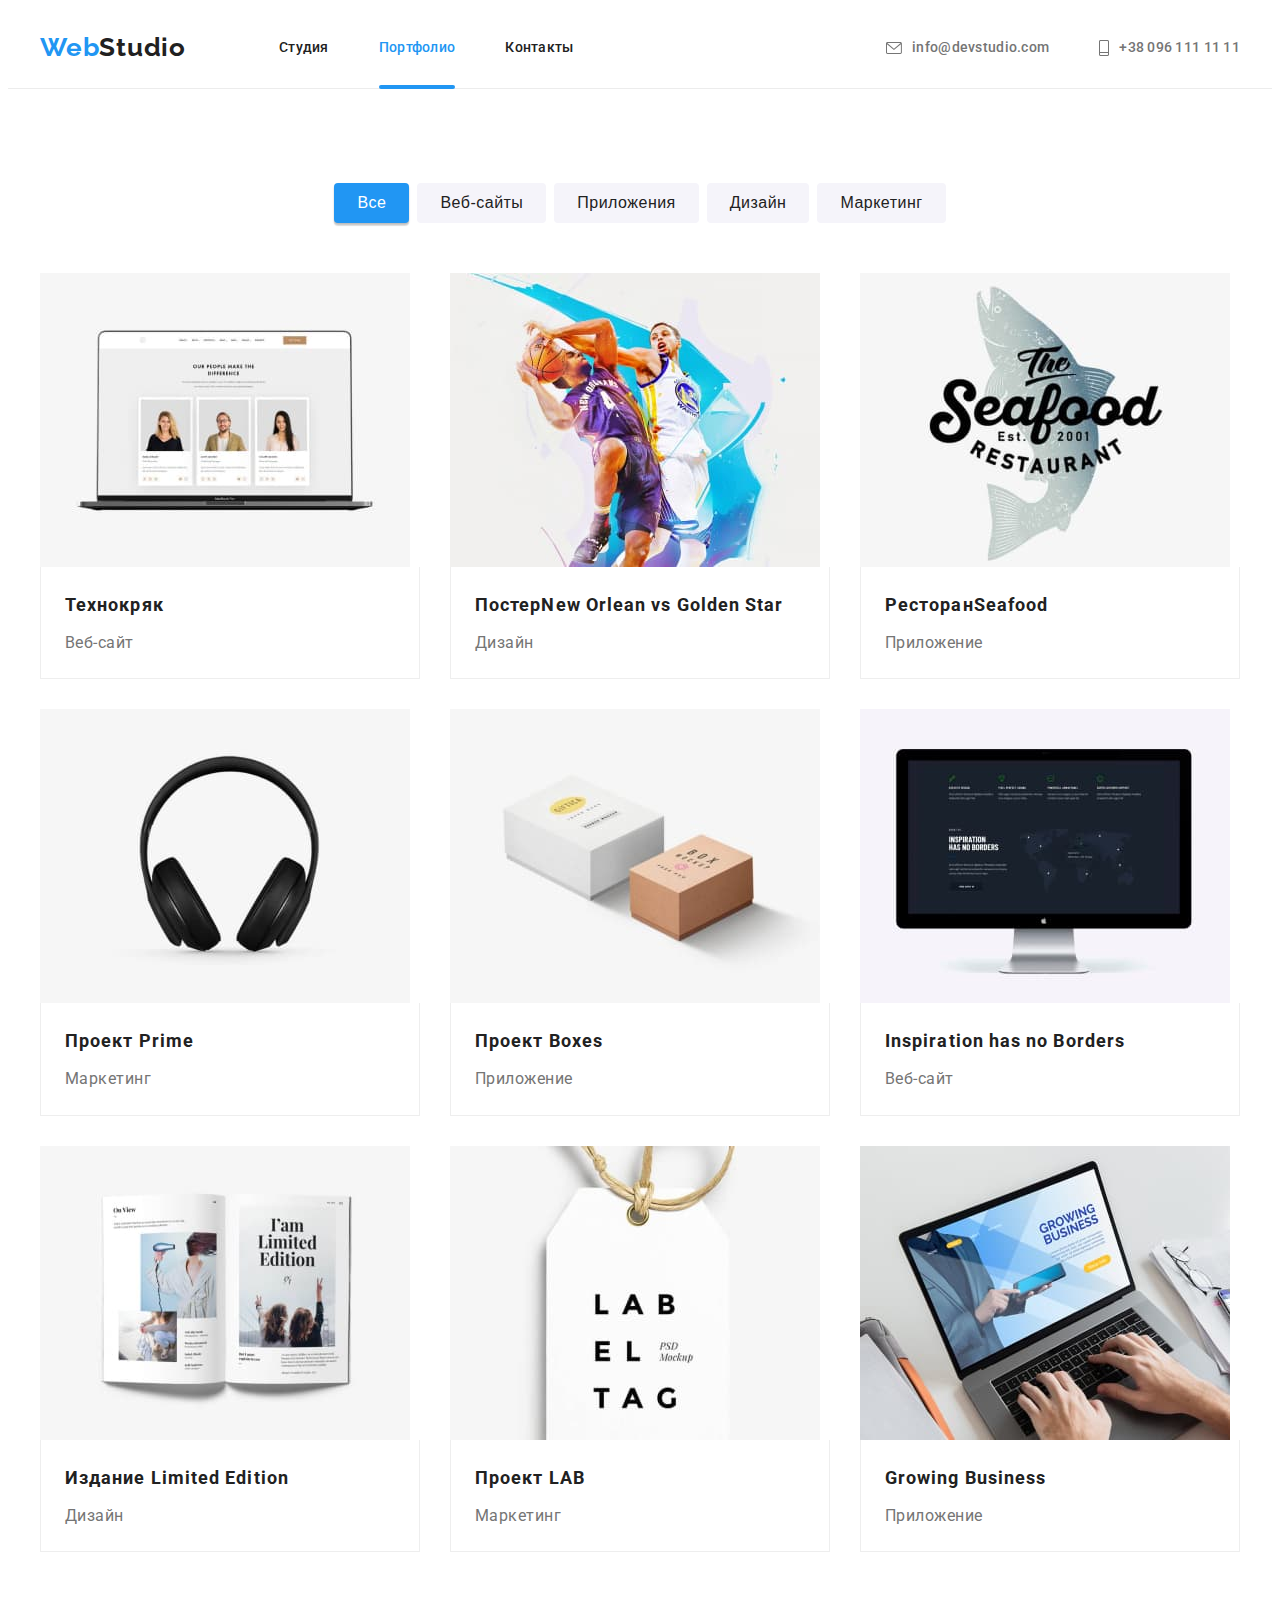
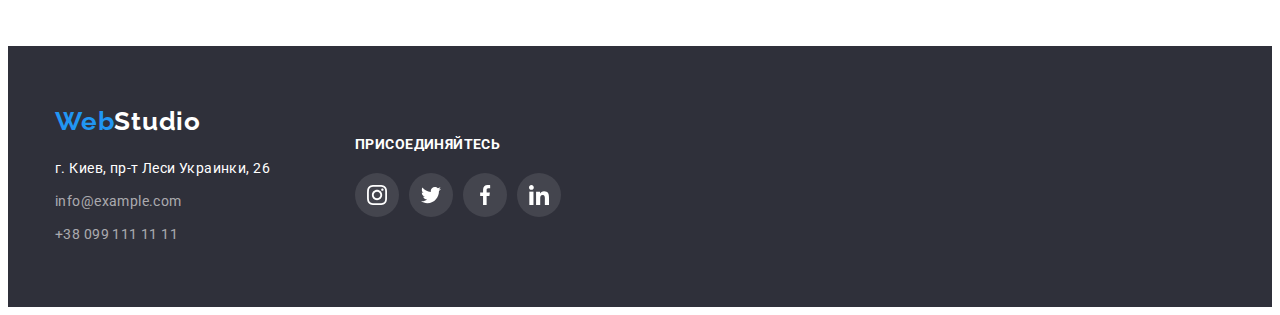
==== portfolio.html @ 94da3d49 "modalka +" ====
<!DOCTYPE html>
<html lang="ru">
<head>
    <meta charset="UTF-8">
    <meta http-equiv="X-UA-Compatible" content="IE=edge">
    <meta name="viewport" content="width=device-width, initial-scale=1.0">
        <link rel="stylesheet" href="https://cdnjs.cloudflare.com/ajax/libs/modern-normalize/1.0.0/modern-normalize.min.css"
            integrity="sha512-ISS7cAi1PEhQ8jnbJpJZMd29NlhNj4AWYyLOSp2CE/CsHxTCu+r+t0D2yoJudVrd0/8fTVPUVDzY5Tvli75u/g=="
            crossorigin="anonymous" />
        <link rel="preconnect" href="https://fonts.gstatic.com">
        <link href="https://fonts.googleapis.com/css2?family=Raleway:wght@700&family=Roboto:wght@400;500;700;900&display=swap"
            rel="stylesheet">
        <link rel="stylesheet" href="./css/style.css">
    <title>Portfolio</title>
</head>

<body>
    <!-- HEADER -->
    <header class="header">
        <div class="container">
            <nav class="header-nav">
                <a lang="en" class="logo link-decoration header-logo" href="./index.html">Web<span
                        class="logo-dark">Studio</span></a>
                <ul>
                    <li><a class="link-decoration header-text" href="./index.html">Студия</a></li>
                    <li><a class="link-decoration header-text link-color" href="./portfolio.html">Портфолио</a></li>
                    <li><a class="link-decoration header-text" href="">Контакты</a></li>
                </ul>
            </nav>
            <ul class="header-contact">
                <li><a class="link-decoration header-text contact-color link-flex" href="mailto:info@devstudio.com">
                        <svg class="contact-icon" width="16" height="12">
                            <use href="./images/icon.svg#icon-mail"></use>
                        </svg> info@devstudio.com</a>
                </li>
                <li><a class="link-decoration header-text contact-color link-flex" href="tel:+380961111111">
                        <svg class="contact-icon" width="10" height="16">
                            <use href="./images/icon.svg#icon-tel"></use>
                        </svg>
                        +38 096 111 11 11</a></li>
            </ul>
        </div>
    </header>
    <!-- MAIN -->
    <main>
        <section class="section portfolio">
            <div class="container">
            <h1 class="visually-hidden">Портфолио</h1>
                <ul class="portfolio-btn-list">
                    <li><button class="portfolio-btn all" type="button">Все</button></li>
                    <li><button class="portfolio-btn" type="button">Веб-сайты</button></li>
                    <li><button class="portfolio-btn" type="button">Приложения</button></li>
                    <li><button class="portfolio-btn" type="button">Дизайн</button></li>
                    <li><button class="portfolio-btn" type="button">Маркетинг</button></li>
                </ul>
            <!-- Список работ -->
            <h2 class="visually-hidden">Проекты</h2>
                <ul class="portfolio-card">
                    <li>
                        <a href="">
                            <div class="thumb">
                                <img src="./images/portfolio/img-1.jpg" alt="Технокряк" width="370" height="294">
                                <div class="overlay">
                                    <p class="overlay-text">Технокряк это современная площадка распространения коронавируса. Компании используют эту платформу
                                        для цифрового
                                        шпионажа и атак на защищённые сервера конкурентов.</p>
                                </div>
                            </div>
                            <div class="card-description">
                                <h3 class="portfolio-card-title">Технокряк</h3>
                                <p class="portfolio-card-text">Веб-сайт</p>
                            </div>
                        </a>
                    </li>
                    <li>
                        <a href="">
                            <div class="thumb">
                                <img src="./images/portfolio/img-2.jpg" alt="Постер New Orlean vs Golden Star" width="370" height="294">
                                <div class="overlay">
                                    <p class="overlay-text">Технокряк это современная площадка распространения коронавируса. Компании используют эту платформу
                                    для цифрового
                                    шпионажа и атак на защищённые сервера конкурентов.</p>
                                </div>
                            </div>
                            <div class="card-description">
                                <h3 class="portfolio-card-title">Постер<span lang="en">New Orlean vs Golden Star</span></h3>
                                <p class="portfolio-card-text">Дизайн</p>
                            </div>
                        </a>
                    </li>
                    <li>
                        <a href="">
                            <div class="thumb">
                                <img src="./images/portfolio/img-3.jpg" alt="Ресторан Seafood" width="370" height="294">
                                <div class="overlay">
                                    <p class="overlay-text">Технокряк это современная площадка распространения коронавируса. Компании используют эту платформу
                                    для цифрового
                                    шпионажа и атак на защищённые сервера конкурентов.</p>
                                </div>
                            </div>
                            <div class="card-description">
                                <h3 class="portfolio-card-title">Ресторан<span lang="en">Seafood</span></h3>
                                <p class="portfolio-card-text">Приложение</p>
                            </div>
                        </a>
                    </li>
                    <li>
                        <a href="">
                            <div class="thumb">
                                <img src="./images/portfolio/img-4.jpg" alt="Проект Prime" width="370" height="294">
                                <div class="overlay">
                                    <p class="overlay-text">Технокряк это современная площадка распространения коронавируса. Компании используют эту платформу
                                    для цифрового
                                    шпионажа и атак на защищённые сервера конкурентов.</p>
                                </div>
                            </div>
                            <div class="card-description">
                                <h3 class="portfolio-card-title">Проект <span lang="en">Prime</span></h3>
                                <p class="portfolio-card-text">Маркетинг</p>
                            </div>
                        </a>
                    </li>
                    <li>
                        <a href="">
                            <div class="thumb">
                                <img src="./images/portfolio/img-5.jpg" alt="Проект Boxes" width="370" height="294">
                                <div class="overlay">
                                    <p class="overlay-text">Технокряк это современная площадка распространения коронавируса. Компании используют эту платформу
                                    для цифрового
                                    шпионажа и атак на защищённые сервера конкурентов.</p>
                                </div>
                            </div>
                            <div class="card-description">
                                <h3 class="portfolio-card-title">Проект <span lang="en">Boxes</span></h3>
                                <p class="portfolio-card-text">Приложение</p>
                            </div>
                        </a>
                    </li>
                    <li>
                        <a href="">
                            <div class="thumb">
                                <img src="./images/portfolio/img-6.jpg" alt="Inspiration has no Borders" width="370" height="294">
                                <div class="overlay">
                                    <p class="overlay-text">Технокряк это современная площадка распространения коронавируса. Компании используют эту платформу
                                    для цифрового
                                    шпионажа и атак на защищённые сервера конкурентов.</p>
                                </div>
                            </div>
                            <div class="card-description">
                                <h3 class="portfolio-card-title" lang="en">Inspiration has no Borders</h3>
                                <p class="portfolio-card-text">Веб-сайт</p>
                            </div>
                        </a>
                    </li>
                    <li>
                        <a href="">
                            <div class="thumb">
                                <img src="./images/portfolio/img-7.jpg" alt="Издание Limited Edition" width="370" height="294">
                                <div class="overlay">
                                    <p class="overlay-text">Технокряк это современная площадка распространения коронавируса. Компании используют эту платформу
                                    для цифрового
                                    шпионажа и атак на защищённые сервера конкурентов.</p>
                                </div>
                            </div>
                            <div class="card-description">
                                <h3 class="portfolio-card-title">Издание <span lang="en">Limited Edition</span></h3>
                                <p class="portfolio-card-text">Дизайн</p>
                            </div>
                        </a>
                    </li>
                    <li>
                        <a href="">
                            <div class="thumb">
                                <img src="./images/portfolio/img-8.jpg" alt="Проект LAB" width="370" height="294">
                                <div class="overlay">
                                    <p class="overlay-text">Технокряк это современная площадка распространения коронавируса. Компании используют эту платформу
                                    для цифрового
                                    шпионажа и атак на защищённые сервера конкурентов.</p>
                                </div>
                            </div>
                            <div class="card-description">
                                <h3 class="portfolio-card-title">Проект <span lang="en">LAB</span></h3>
                                <p class="portfolio-card-text">Маркетинг</p>
                            </div>
                        </a>
                    </li>
                    <li>
                        <a href="">
                            <div class="thumb">
                                <img src="./images/portfolio/img-9.jpg" alt="Growing Business" width="370" height="294">
                                <div class="overlay">
                                    <p class="overlay-text">Технокряк это современная площадка распространения коронавируса. Компании используют эту платформу
                                    для цифрового
                                    шпионажа и атак на защищённые сервера конкурентов.</p>
                                </div>
                            </div>
                            <div class="card-description">
                                <h3 class="portfolio-card-title" lang="en">Growing Business</h3>
                                <p class="portfolio-card-text">Приложение</p>
                            </div>
                        </a>
                    </li>
                </ul>
            </div>
        </section>
    </main>
    <!-- FOOTER -->
    <footer class="footer">
        <div class="container ft-flex">
            <div class="footer-container">
                <a lang="en" class="logo link-decoration" href="./index.html">Web<span class="logo-light">Studio</span></a>
                <address class="address">
                    <ul>
                        <li><a class="link-decoration map-text" href="https://goo.gl/maps/1fz9XVwSa68mjQCN8" target="_blank"
                                rel="noopener noreferrer">г. Киев, пр-т Леси Украинки, 26</a></li>
                        <li><a class="link-decoration footer-contact-text"
                                href="mailto:info@example.com">info@example.com</a></li>
                        <li><a class="link-decoration footer-contact-text" href="tel:+380991111111">+38 099 111 11 11</a>
                        </li>
                    </ul>
                </address>
            </div>
            <div class="join">
                <p>Присоединяйтесь</p>
                <ul class="join-list">
                    <li>
                        <a class="join-icon-item" href="">
                            <svg class="join-icon" width="20" height="20">
                                <use href="./images/icon.svg#icon-instagram"></use>
                            </svg>
                        </a>
                    </li>
                    <li>
                        <a class="join-icon-item" href="">
                            <svg class="join-icon" width="20" height="20">
                                <use href="./images/icon.svg#icon-twitter"></use>
                            </svg>
                        </a>
                    </li>
                    <li>
                        <a class="join-icon-item" href="">
                            <svg class="join-icon" width="20" height="20">
                                <use href="./images/icon.svg#icon-facebook"></use>
                            </svg>
                        </a>
                    </li>
                    <li>
                        <a class="join-icon-item" href="">
                            <svg class="join-icon" width="20" height="20">
                                <use href="./images/icon.svg#icon-linkedin"></use>
                            </svg>
                        </a>
                    </li>
                </ul>
            </div>
        </div>
    </footer>
</body>
</html>
---- css/style.css ----
:root {
  --main-text-color: #757575;
  --secondary-text-color: #212121;
  --accent-text-color: #2196f3;
  --white-text-color: #ffffff;
  --footer-bg-color: #2f303a;
  --footer-contact-text-color: rgba(255, 255, 255, 0.6);
  --portfolio-btn-color: #f5f4fa;
}

h1,
h2,
h3,
h4,
h5,
h6,
p {
  margin: 0;
}

ul,
ol {
  margin: 0;
  padding: 0;
  list-style-type: none;
}

img {
  display: block;
}

/* .link {
  text-decoration: none;
} */

.list {
  list-style: none;
}

.address {
  font-style: normal;
}

body {
  color: var(--main-text-color);
  font-family: "Roboto", sans-serif;
  font-weight: 400;
}

a,
button {
  outline: none;
}

h2,
h3 {
  color: var(--secondary-text-color);
}

.link-decoration {
  text-decoration: none;
  font-family: inherit;
}

.link-flex {
  display: flex;
  align-items: center;
}

.container {
  width: 1200px;
  padding-left: 15px;
  padding-right: 15px;
  margin-left: auto;
  margin-right: auto;
}

.section {
  padding-top: 94px;
  padding-bottom: 94px;
}

.visually-hidden {
  position: absolute;
  width: 1px;
  height: 1px;
  margin: -1px;
  border: 0;
  padding: 0;

  white-space: nowrap;
  clip-path: inset(100%);
  clip: rect(0 0 0 0);
  overflow: hidden;
}

/* ======== Логотип ======== */

.logo {
  font-family: "Raleway", sans-serif;
  font-weight: 700;
  font-size: 26px;
  line-height: 1.19;
  letter-spacing: 0.03em;
  color: var(--accent-text-color);
}

.header-logo {
  padding-top: 24px;
  padding-bottom: 24px;
  margin-right: 93px;
}

.logo-dark {
  color: var(--secondary-text-color);
  padding-top: 24px;
  padding-bottom: 24px;
}

.logo-light {
  color: var(--white-text-color);
}
/* ======== END Логотип ======== */

/* ======== HEADER ======== */
.header-text {
  font-weight: 500;
  font-size: 14px;
  line-height: 1.14;
  letter-spacing: 0.02em;
  color: var(--secondary-text-color);

  transition: color 250ms cubic-bezier(0.4, 0, 0.2, 1);
}

.contact-color {
  color: var(--main-text-color);
}

.link-color {
  color: var(--accent-text-color);
}

.header-nav li {
  position: relative;
}

.link-color::after {
  content: "";

  position: absolute;
  bottom: -1px;
  left: 0;

  height: 4px;
  width: 100%;

  background: var(--accent-text-color);
  border-radius: 2px;
}

header .container,
.header-nav,
.header-nav ul,
.header-contact,
.header li {
  display: flex;
}
.header-nav li:not(:last-child),
.header-contact li:not(:last-child) {
  margin-right: 50px;
}

.header-contact {
  margin-left: auto;
}

.header-nav li > a,
.header-contact a {
  padding-top: 32px;
  padding-bottom: 32px;
  text-align: center;
  /* background-color: aquamarine; */
}

.contact-icon {
  margin-right: 10px;
  fill: currentColor;
}

.header {
  border-bottom: 1px solid #ececec;
}
/* ======== END HEADER ======== */

/* ======== HERO ======== */

/* .section .hero {
  display: flex;
  justify-content: center;
} */

.hero {
  padding-top: 200px;
  padding-bottom: 200px;
  margin: 0 auto;
  max-width: 1600px;

  text-align: center;
  justify-content: center;

  background-color: #c4c4c4;
  background-repeat: no-repeat;
  background-position: center;
  background-image: linear-gradient(
      rgba(47, 48, 58, 0.4),
      rgba(47, 48, 58, 0.4)
    ),
    url(.././images/hero.jpg);
}

.hero-text {
  width: 696px;
  margin: 0 auto 30px;

  font-weight: 900;
  font-size: 44px;
  line-height: 1.36;
  letter-spacing: 0.06em;
  text-transform: uppercase;
  color: var(--white-text-color);
}

.hero-btn {
  cursor: pointer;

  padding: 10px 32px;

  font-family: inherit;
  font-weight: 700;
  font-size: 16px;
  line-height: 1.875;
  letter-spacing: 0.06em;

  background-color: var(--accent-text-color);
  color: var(--white-text-color);

  border: transparent;
  border-radius: 4px;
}

/* ======== END HERO ======== */

/* ======== ОСОБЕННОСТИ ======== */
.features-title {
  margin-bottom: 10px;

  font-weight: 700;
  font-size: 14px;
  line-height: 1.14;
  letter-spacing: 0.03em;
  text-transform: uppercase;
}

.features-text {
  font-size: 14px;
  line-height: 1.71;
  letter-spacing: 0.03em;
}

.features {
  /* padding-top: 94px; */
  padding-bottom: 0;
}

.features-list {
  /* padding-top: 16px; */
  display: flex;
  margin-left: -30px;
  margin-top: -30px;
  /* background-color: turquoise; */
}

.features-list li {
  flex-basis: calc(100% / 4 - 30px);
  margin-left: 30px;
  margin-top: 30px;
  /* background-color: turquoise; */
}

.features-item-icon {
  margin-bottom: 30px;

  display: flex;
  justify-content: center;
  align-items: center;
  width: 270px;
  height: 120px;

  background-color: #f5f4fa;
  border-radius: 4px;
}
/* ======== END ОСОБЕННОСТИ ======== */

/* ======== Чем мы занимаемся ======== */
.doing-title {
  margin-bottom: 50px;

  font-weight: 700;
  font-size: 36px;
  line-height: 1.17;
  text-align: center;
  letter-spacing: 0.03em;
}
.doing-list li {
  position: relative;

  flex-basis: calc(100% / 3 - 30px);
  margin-left: 30px;
  margin-top: 30px;
}
.doing-list {
  /* padding-top: 0px; */
  display: flex;
  margin-left: -30px;
  margin-top: -30px;
  /* background-color: turquoise; */
}

.doing-list-text {
  font-weight: 700;
  font-size: 14px;
  line-height: 1.14;
  text-align: center;
  letter-spacing: 0.03em;
  text-transform: uppercase;

  color: var(--white-text-color);
}

.doing-list-text-box {
  position: absolute;
  left: 0;
  bottom: 0;

  width: 100%;
  padding-top: 27px;
  padding-bottom: 27px;

  background-color: rgba(47, 48, 58, 0.8);
}

/* ======== END Чем мы занимаемся ======== */

/* ======== Наша команда ======== */
.team-title {
  margin-bottom: 50px;

  font-weight: 700;
  font-size: 36px;
  line-height: 1.17;
  text-align: center;
  letter-spacing: 0.03em;
}
.teamets-title {
  margin-bottom: 10px;

  font-weight: 500;
  font-size: 16px;
  line-height: 1.19;
  text-align: center;
  letter-spacing: 0.03em;
}

.teamets-features {
  padding-top: 30px;
  padding-bottom: 30px;
}

.teamets-post-text {
  margin-bottom: 16px;

  font-size: 16px;
  line-height: 19px;
  text-align: center;
  letter-spacing: 0.03em;
}

.team-list {
  display: flex;
  margin-left: -30px;
  margin-top: -30px;
}

.team-list > li {
  flex-basis: calc(100% / 4 - 30px);
  margin-left: 30px;
  margin-top: 30px;

  background-color: #ffffff;
  box-shadow: 0px 1px 3px rgba(0, 0, 0, 0.12), 0px 1px 1px rgba(0, 0, 0, 0.14),
    0px 2px 1px rgba(0, 0, 0, 0.2);
  border-radius: 0px 0px 4px 4px;
}

.team {
  background-color: #f5f4fa;
}

.social-networks-list {
  display: flex;
  justify-content: space-between;
  margin: 0 32px;
}

.social-networks-list > li {
  width: 44px;
  height: 44px;
}

.social-networks {
  display: flex;
  justify-content: center;
  align-items: center;

  width: 100%;
  height: 100%;
  border-radius: 50%;
  background-color: inherit;

  transition: background-color 250ms cubic-bezier(0.4, 0, 0.2, 1);
}

.social-networks-icon {
  fill: #afb1b8;

  transition: fill 250ms cubic-bezier(0.4, 0, 0.2, 1);
}

.social-networks:hover,
.social-networks:focus {
  background-color: var(--accent-text-color);
  /* outline: none; */
}

.social-networks:hover .social-networks-icon,
.social-networks:focus .social-networks-icon {
  fill: #ffffff;
}

/* ======== END Наша команда ======== */

/* ======== Постоянные клиенты ======== */
.client-title {
  margin-bottom: 50px;

  font-weight: 700;
  font-size: 36px;
  line-height: 1.17;
  text-align: center;
  letter-spacing: 0.03em;

  color: var(--secondary-text-color);
}

.client-icon {
  fill: #afb1b8;

  transition: fill 250ms cubic-bezier(0.4, 0, 0.2, 1);
}

.clent-icon-border {
  display: flex;
  justify-content: center;
  align-items: center;
  width: 100%;
  height: 100%;
  border: 1px solid #afb1b8;
  border-radius: 4px;

  transition: border 250ms cubic-bezier(0.4, 0, 0.2, 1);
}

.client-list {
  display: flex;
  justify-content: space-between;
}

.client-list li {
  width: 170px;
  height: 90px;
}

.clent-icon-border:hover,
.clent-icon-border:focus {
  border: 1px solid var(--accent-text-color);
  /* outline: none; */
}

.clent-icon-border:hover .client-icon,
.clent-icon-border:focus .client-icon {
  fill: var(--accent-text-color);
}

/* ======== END Постоянные клиенты ======== */

/* ======== FOOTER ======== */
.footer {
  padding-top: 60px;
  padding-bottom: 60px;
  background-color: var(--footer-bg-color);
}

.footer-container {
  padding-left: 15px;
  padding-right: 15px;
  /* margin-left: auto; */
  margin-right: 70px;
}

.address {
  margin-top: 20px;
}

.address li:not(:last-child) {
  margin-bottom: 9px;
}

/* .address li {
  display: flex;
} */

.map-text {
  font-size: 14px;
  line-height: 1.71;
  letter-spacing: 0.03em;
  color: var(--white-text-color);

  transition: color 250ms cubic-bezier(0.4, 0, 0.2, 1);
}

.footer-contact-text {
  font-size: 14px;
  line-height: 1.71;
  letter-spacing: 0.03em;
  color: var(--footer-contact-text-color);

  transition: color 250ms cubic-bezier(0.4, 0, 0.2, 1);
}
.header-text:hover,
.header-text:focus,
.map-text:hover,
.map-text:focus,
.footer-contact-text:hover,
.footer-contact-text:focus {
  color: var(--accent-text-color);
}

.ft-flex {
  display: flex;
  align-items: center;
}

.join {
  width: 206px;
  height: 80px;
}

.join p {
  margin-bottom: 20px;

  font-weight: 700;
  font-size: 14px;
  line-height: 1.14;
  letter-spacing: 0.03em;
  text-transform: uppercase;

  color: #ffffff;
}
.join-list > li {
  width: 44px;
  height: 44px;
}
.join-icon-item {
  display: flex;
  justify-content: center;
  align-items: center;
  width: 100%;
  height: 100%;

  background-color: rgba(255, 255, 255, 0.1);
  border-radius: 50%;

  transition: background-color 250ms cubic-bezier(0.4, 0, 0.2, 1);
}

.join-icon-item:hover,
.join-icon-item:focus {
  background-color: var(--accent-text-color);
}

.join-list {
  display: flex;
  justify-content: space-between;
}

.join-icon {
  fill: var(--white-text-color);
}
/* ======== END FOOTER ======== */

/* ======== PORTFOLIO BUTTON ======== */
.portfolio-btn {
  padding: 6px 22px;

  font-weight: 500;
  font-size: 16px;
  line-height: 1.62;
  text-align: center;
  letter-spacing: 0.03em;
  color: var(--secondary-text-color);
  cursor: pointer;

  background-color: var(--portfolio-btn-color);
  border-radius: 4px;
  border: 1px solid transparent;

  box-shadow: 0 0 0 transparent;

  transition: background-color 250ms cubic-bezier(0.4, 0, 0.2, 1),
    color 250ms cubic-bezier(0.4, 0, 0.2, 1),
    box-shadow 250ms cubic-bezier(0.4, 0, 0.2, 1);
}

.portfolio-btn:hover,
/* .portfolio-btn:active  */
.portfolio-btn:focus {
  background-color: var(--accent-text-color);
  color: var(--white-text-color);
  /* border: 1px solid transparent; */
  outline: none;

  box-shadow: 0px 3px 1px rgba(0, 0, 0, 0.1), 0px 1px 2px rgba(0, 0, 0, 0.08),
    0px 2px 2px rgba(0, 0, 0, 0.12);
}

.all {
  background-color: var(--accent-text-color);
  color: var(--white-text-color);

  box-shadow: 0px 3px 1px rgba(0, 0, 0, 0.1), 0px 1px 2px rgba(0, 0, 0, 0.08),
    0px 2px 2px rgba(0, 0, 0, 0.12);
}

.portfolio-btn-list {
  justify-content: center;
  display: flex;
  /* margin-left: auto;
  margin-right: auto; */
  margin-bottom: 50px;
}

.portfolio-btn-list li:not(:last-child) {
  margin-right: 8px;
}

/* ======== END PORTFOLIO BUTTON ======== */

/* ======== PORTFOLIO CARD ======== */
.portfolio-card {
  display: flex;
  flex-wrap: wrap;
  margin-left: -30px;
  margin-top: -30px;
}

.portfolio-card li {
  flex-basis: calc(100% / 3 - 30px);
  margin-left: 30px;
  margin-top: 30px;
}

.portfolio-card a {
  display: block;
  text-decoration: none;
  font-family: inherit;

  box-shadow: 0 0 0 inherit;
  transition: box-shadow 250ms cubic-bezier(0.4, 0, 0.2, 1);
}

.card-description {
  padding: 20px 24px;
  border: 1px solid #eeeeee;
  border-top: transparent;
}

.card-description h3 {
  margin-bottom: 4px;
}

.portfolio-card-title {
  font-size: 18px;
  line-height: 2;
  letter-spacing: 0.06em;
}

.portfolio-card-text {
  font-size: 16px;
  line-height: 1.97;
  letter-spacing: 0.03em;
  color: var(--main-text-color);
}

.portfolio-card a:hover,
.portfolio-card a:focus {
  /* background-color: yellowgreen; */
  box-shadow: 0px 1px 1px rgba(0, 0, 0, 0.12), 0px 4px 4px rgba(0, 0, 0, 0.06),
    1px 4px 6px rgba(0, 0, 0, 0.16);
}

.portfolio-card a:hover .overlay,
.portfolio-card a:focus .overlay {
  background-color: rgba(33, 150, 243, 0.9);
  transform: translateY(0);
}

.thumb {
  position: relative;
  overflow: hidden;
}

.overlay {
  position: absolute;
  left: 0;
  top: 0;
  height: 100%;
  width: 100%;
  transform: translateY(100%);
  background-color: var(--accent-text-color);

  transition: background-color 250ms cubic-bezier(0.4, 0, 0.2, 1),
    transform 250ms cubic-bezier(0.4, 0, 0.2, 1);
}

.overlay-text {
  padding: 24px 63px;
  overflow: auto;

  font-weight: 400;
  font-size: 18px;
  line-height: 1.56;
  letter-spacing: 0.03em;

  color: var(--white-text-color);
}
/* ======== END PORTFOLIO CARD ======== */

/* ======== МОДАЛЬНОЕ ОКНО ======== */
.backdrop {
  top: 0;
  left: 0;
  position: fixed;
  width: 100vw;
  height: 100vh;
  background-color: rgba(0, 0, 0, 0.2);
}

.modal {
  position: absolute;
  z-index: 1;
  width: 528px;
  height: 580px;

  top: 50%;
  left: 50%;
  transform: translate(-50%, -50%);

  background-color: #fff;
}

.is-hidden {
  opacity: 0;
  visibility: hidden;
  pointer-events: none;
}

.modal-close {
  display: flex;
  justify-content: center;
  align-items: center;
  cursor: pointer;

  position: absolute;
  top: 8px;
  right: 8px;
  width: 30px;
  height: 30px;
  border-radius: 50%;

  background-color: inherit;
  border: 1px solid rgba(0, 0, 0, 0.1);
}

/* ======== END МОДАЛЬНОЕ ОКНО  ======== */ ;
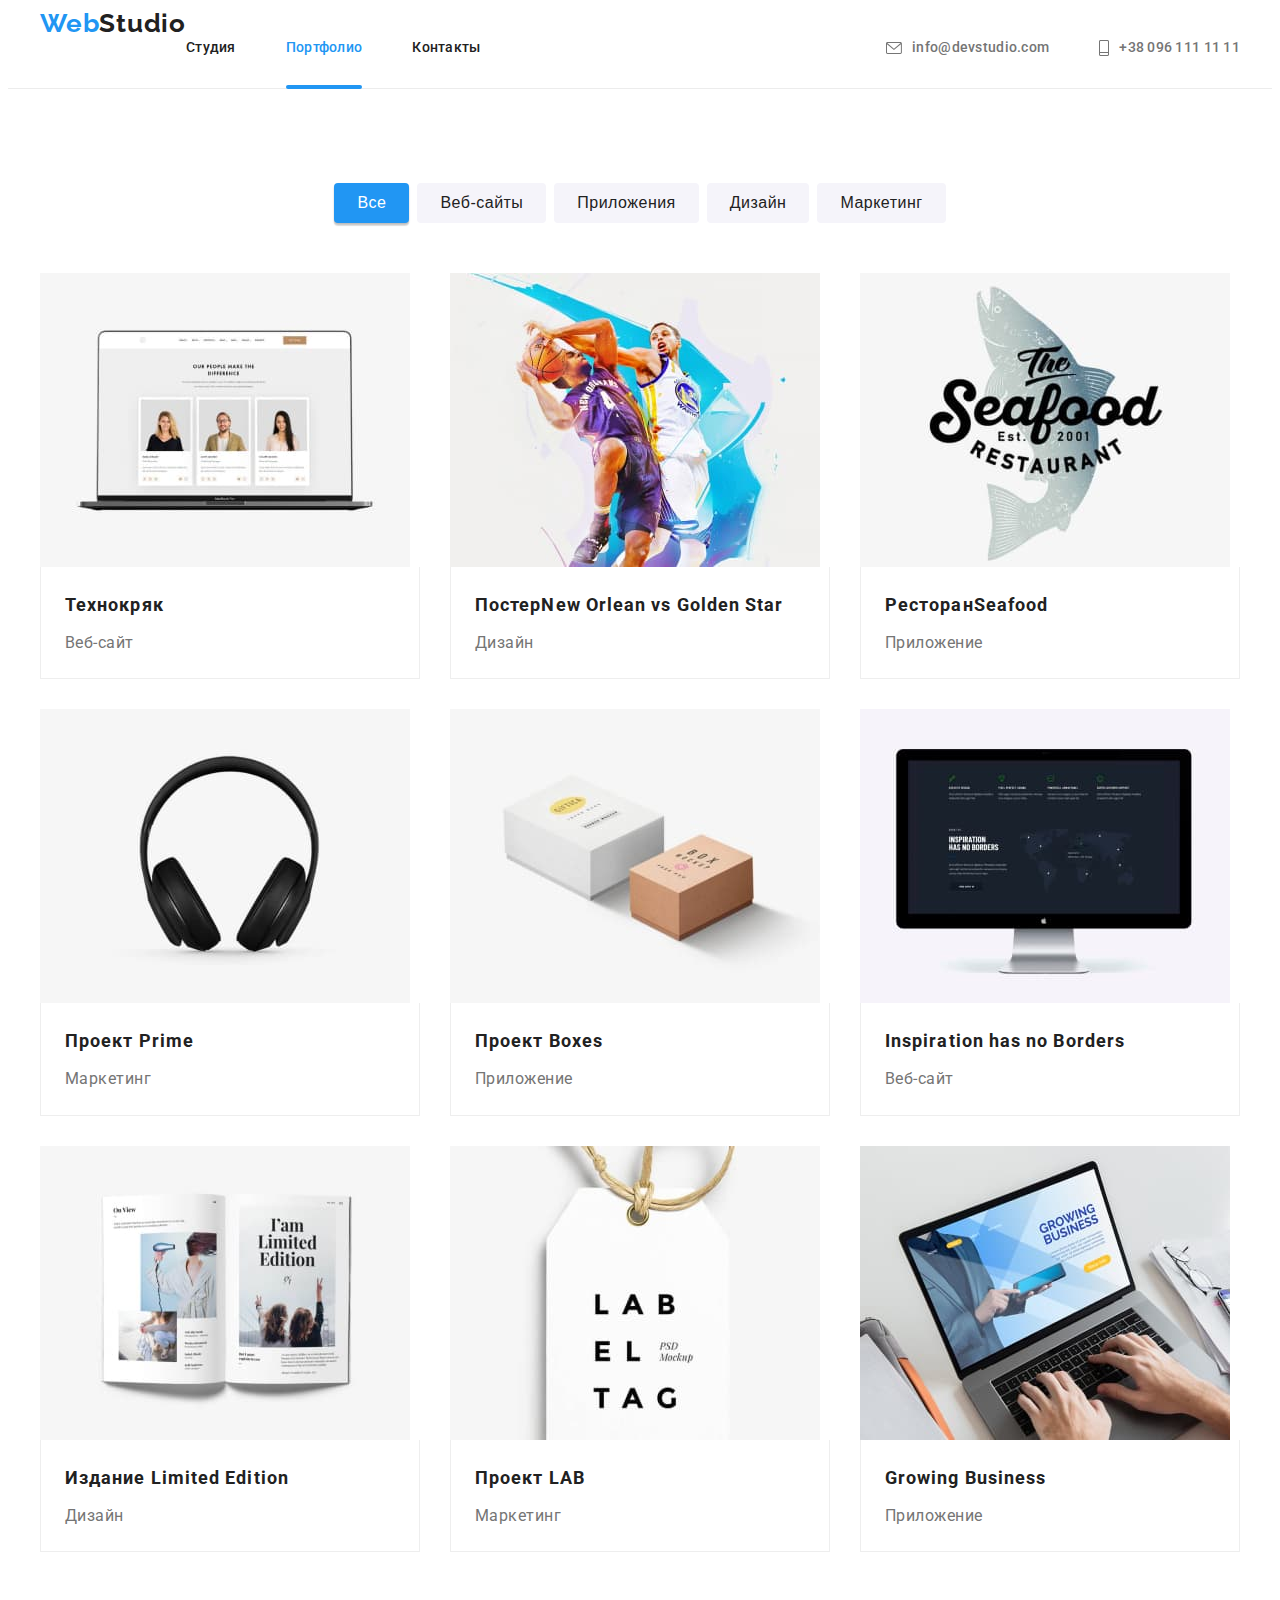
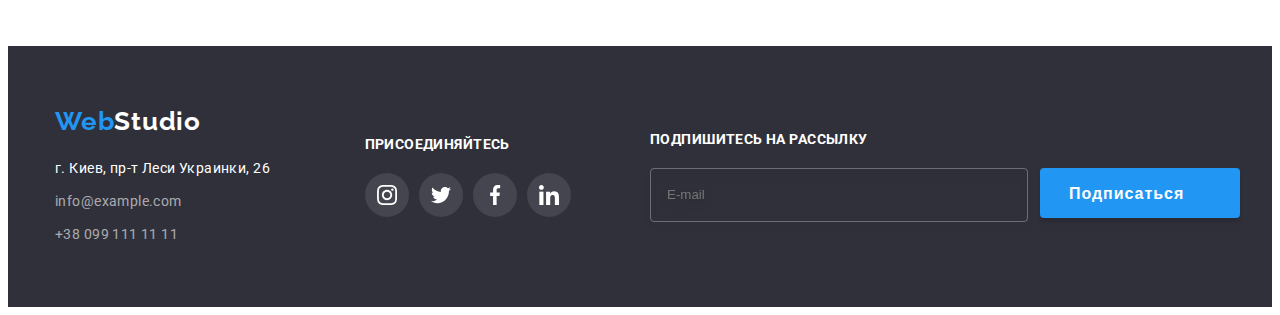
==== commit 25577bd1: "Разбил на sass файлы" ====
--- a/portfolio.html
+++ b/portfolio.html
@@ -10,7 +10,7 @@
         <link rel="preconnect" href="https://fonts.gstatic.com">
         <link href="https://fonts.googleapis.com/css2?family=Raleway:wght@700&family=Roboto:wght@400;500;700;900&display=swap"
             rel="stylesheet">
-        <link rel="stylesheet" href="./css/style.css">
+        <link rel="stylesheet" href="./css/portfolio.min.css">
     <title>Portfolio</title>
 </head>
 
@@ -253,6 +253,15 @@
                     </li>
                 </ul>
             </div>
+    
+            <div class="submit">
+                <b class="submit-tytle">Подпишитесь на рассылку</b>
+                <form class="submit-form">
+                    <input type="email" name="input-submit" placeholder="E-mail">
+                    <button type="submit" class="submit-btn"><span class="submit-btn-tytle">Подписаться</span></button>
+                </form>
+            </div>
+    
         </div>
     </footer>
 </body>
--- a/css/portfolio.min.css
+++ b/css/portfolio.min.css
@@ -0,0 +1,2 @@
+:root{--main-text-color: #757575;--secondary-text-color: #212121;--accent-text-color: #2196f3;--white-text-color: #ffffff;--footer-bg-color: #2f303a;--footer-contact-text-color: rgba(255, 255, 255, 0.6);--portfolio-btn-color: #f5f4fa}.visually-hidden{position:absolute;width:1px;height:1px;margin:-1px;border:0;padding:0;white-space:nowrap;-webkit-clip-path:inset(100%);clip-path:inset(100%);clip:rect(0 0 0 0);overflow:hidden}h1,h2,h3,h4,h5,h6,p{margin:0}ul,ol{margin:0;padding:0;list-style-type:none}img{display:block}.list{list-style:none}.address{font-style:normal}body{color:var(--main-text-color);font-family:"Roboto", sans-serif;font-weight:400}h2,h3{color:var(--secondary-text-color)}.link-decoration{text-decoration:none;font-family:inherit}.link-flex{display:-webkit-box;display:-ms-flexbox;display:flex;-webkit-box-align:center;-ms-flex-align:center;align-items:center}.container{width:1200px;padding-left:15px;padding-right:15px;margin-left:auto;margin-right:auto}.section{padding-top:94px;padding-bottom:94px}.logo{font-family:"Raleway", sans-serif;font-weight:700;font-size:26px;line-height:1.19;letter-spacing:0.03em;color:var(--accent-text-color)}.logo-dark{color:var(--secondary-text-color);padding-top:24px;padding-bottom:24px}.logo-light{color:var(--white-text-color)}.logo .header-logo{padding-top:24px;padding-bottom:24px;margin-right:93px}.header-text{font-weight:500;font-size:14px;line-height:1.14;letter-spacing:0.02em;color:var(--secondary-text-color);-webkit-transition:color 250ms cubic-bezier(0.4, 0, 0.2, 1);transition:color 250ms cubic-bezier(0.4, 0, 0.2, 1)}.contact-color{color:var(--main-text-color)}.link-color{color:var(--accent-text-color)}.header-nav li{position:relative}.link-color::after{content:"";position:absolute;bottom:-1px;left:0;height:4px;width:100%;background:var(--accent-text-color);border-radius:2px}header .container,.header-nav,.header-nav ul,.header-contact,.header li{display:-webkit-box;display:-ms-flexbox;display:flex}.header-nav li:not(:last-child),.header-contact li:not(:last-child){margin-right:50px}.header-contact{margin-left:auto}.header-nav li>a,.header-contact a{padding-top:32px;padding-bottom:32px;text-align:center}.contact-icon{margin-right:10px;fill:currentColor}.header{border-bottom:1px solid #ececec}.footer{padding-top:60px;padding-bottom:60px;background-color:var(--footer-bg-color)}.footer-container{padding-left:15px;padding-right:15px}.address{margin-top:20px}.address li:not(:last-child){margin-bottom:9px}.map-text{font-size:14px;line-height:1.71;letter-spacing:0.03em;color:var(--white-text-color);-webkit-transition:color 250ms cubic-bezier(0.4, 0, 0.2, 1);transition:color 250ms cubic-bezier(0.4, 0, 0.2, 1)}.footer-contact-text{font-size:14px;line-height:1.71;letter-spacing:0.03em;color:var(--footer-contact-text-color);-webkit-transition:color 250ms cubic-bezier(0.4, 0, 0.2, 1);transition:color 250ms cubic-bezier(0.4, 0, 0.2, 1)}.header-text:hover,.header-text:focus,.map-text:hover,.map-text:focus,.footer-contact-text:hover,.footer-contact-text:focus{color:var(--accent-text-color)}.ft-flex{display:-webkit-box;display:-ms-flexbox;display:flex;-webkit-box-align:center;-ms-flex-align:center;align-items:center;-webkit-box-pack:justify;-ms-flex-pack:justify;justify-content:space-between}.join{width:206px;height:80px}.join p{margin-bottom:20px;font-weight:700;font-size:14px;line-height:1.14;letter-spacing:0.03em;text-transform:uppercase;color:#ffffff}.join-list>li{width:44px;height:44px}.join-icon-item{display:-webkit-box;display:-ms-flexbox;display:flex;-webkit-box-pack:center;-ms-flex-pack:center;justify-content:center;-webkit-box-align:center;-ms-flex-align:center;align-items:center;width:100%;height:100%;background-color:rgba(255,255,255,0.1);border-radius:50%;-webkit-transition:background-color 250ms cubic-bezier(0.4, 0, 0.2, 1);transition:background-color 250ms cubic-bezier(0.4, 0, 0.2, 1)}.join-icon-item:hover,.join-icon-item:focus{background-color:var(--accent-text-color)}.join-list{display:-webkit-box;display:-ms-flexbox;display:flex;-webkit-box-pack:justify;-ms-flex-pack:justify;justify-content:space-between}.join-icon{fill:var(--white-text-color)}.submit-tytle{display:block;margin-bottom:20px;font-weight:700;font-size:14px;line-height:1.14;letter-spacing:0.03em;text-transform:uppercase;color:var(--white-text-color)}.submit-form{display:-webkit-box;display:-ms-flexbox;display:flex}.submit input{width:358px;height:50px;padding-left:16px;margin-right:12px;background-color:transparent;color:var(--white-text-color);-webkit-transition:border 250ms cubic-bezier(0.4, 0, 0.2, 1);transition:border 250ms cubic-bezier(0.4, 0, 0.2, 1);border:1px solid rgba(255,255,255,0.3);-webkit-filter:drop-shadow(0px 4px 4px rgba(0,0,0,0.15));filter:drop-shadow(0px 4px 4px rgba(0,0,0,0.15));border-radius:4px}.submit input:focus{border:1px solid var(--accent-text-color);outline:none}.submit-btn{width:200px;height:50px;padding:10px 28px;cursor:pointer;background-color:var(--accent-text-color);border:1px solid transparent;-webkit-box-shadow:0px 4px 4px rgba(0,0,0,0.15);box-shadow:0px 4px 4px rgba(0,0,0,0.15);border-radius:4px}.submit-btn-tytle{font-weight:700;font-size:16px;line-height:1.87;display:-webkit-box;display:-ms-flexbox;display:flex;-webkit-box-align:center;-ms-flex-align:center;align-items:center;text-align:center;letter-spacing:0.06em;color:var(--white-text-color)}.submit-btn-tytle::after{content:"";width:24px;height:24px;margin-left:10px;background-image:url(../images/svg/send.svg);background-repeat:no-repeat;background-size:contain}.portfolio-btn{padding:6px 22px;font-weight:500;font-size:16px;line-height:1.62;text-align:center;letter-spacing:0.03em;color:var(--secondary-text-color);cursor:pointer;background-color:var(--portfolio-btn-color);border-radius:4px;border:1px solid transparent;-webkit-box-shadow:0 0 0 transparent;box-shadow:0 0 0 transparent;-webkit-transition:background-color 250ms cubic-bezier(0.4, 0, 0.2, 1),color 250ms cubic-bezier(0.4, 0, 0.2, 1),-webkit-box-shadow 250ms cubic-bezier(0.4, 0, 0.2, 1);transition:background-color 250ms cubic-bezier(0.4, 0, 0.2, 1),color 250ms cubic-bezier(0.4, 0, 0.2, 1),-webkit-box-shadow 250ms cubic-bezier(0.4, 0, 0.2, 1);transition:background-color 250ms cubic-bezier(0.4, 0, 0.2, 1),color 250ms cubic-bezier(0.4, 0, 0.2, 1),box-shadow 250ms cubic-bezier(0.4, 0, 0.2, 1);transition:background-color 250ms cubic-bezier(0.4, 0, 0.2, 1),color 250ms cubic-bezier(0.4, 0, 0.2, 1),box-shadow 250ms cubic-bezier(0.4, 0, 0.2, 1),-webkit-box-shadow 250ms cubic-bezier(0.4, 0, 0.2, 1)}.portfolio-btn:hover,.portfolio-btn:focus{background-color:var(--accent-text-color);color:var(--white-text-color);outline:none;-webkit-box-shadow:0px 3px 1px rgba(0,0,0,0.1),0px 1px 2px rgba(0,0,0,0.08),0px 2px 2px rgba(0,0,0,0.12);box-shadow:0px 3px 1px rgba(0,0,0,0.1),0px 1px 2px rgba(0,0,0,0.08),0px 2px 2px rgba(0,0,0,0.12)}.all{background-color:var(--accent-text-color);color:var(--white-text-color);-webkit-box-shadow:0px 3px 1px rgba(0,0,0,0.1),0px 1px 2px rgba(0,0,0,0.08),0px 2px 2px rgba(0,0,0,0.12);box-shadow:0px 3px 1px rgba(0,0,0,0.1),0px 1px 2px rgba(0,0,0,0.08),0px 2px 2px rgba(0,0,0,0.12)}.portfolio-btn-list{-webkit-box-pack:center;-ms-flex-pack:center;justify-content:center;display:-webkit-box;display:-ms-flexbox;display:flex;margin-bottom:50px}.portfolio-btn-list li:not(:last-child){margin-right:8px}.portfolio-card{display:-webkit-box;display:-ms-flexbox;display:flex;-ms-flex-wrap:wrap;flex-wrap:wrap;margin-left:-30px;margin-top:-30px}.portfolio-card li{-ms-flex-preferred-size:calc(100% / 3 - 30px);flex-basis:calc(100% / 3 - 30px);margin-left:30px;margin-top:30px}.portfolio-card a{display:block;text-decoration:none;font-family:inherit;-webkit-box-shadow:0 0 0 inherit;box-shadow:0 0 0 inherit;-webkit-transition:-webkit-box-shadow 250ms cubic-bezier(0.4, 0, 0.2, 1);transition:-webkit-box-shadow 250ms cubic-bezier(0.4, 0, 0.2, 1);transition:box-shadow 250ms cubic-bezier(0.4, 0, 0.2, 1);transition:box-shadow 250ms cubic-bezier(0.4, 0, 0.2, 1), -webkit-box-shadow 250ms cubic-bezier(0.4, 0, 0.2, 1)}.card-description{padding:20px 24px;border:1px solid #eeeeee;border-top:transparent}.card-description h3{margin-bottom:4px}.portfolio-card-title{font-size:18px;line-height:2;letter-spacing:0.06em}.portfolio-card-text{font-size:16px;line-height:1.97;letter-spacing:0.03em;color:var(--main-text-color)}.portfolio-card a:hover,.portfolio-card a:focus{-webkit-box-shadow:0px 1px 1px rgba(0,0,0,0.12),0px 4px 4px rgba(0,0,0,0.06),1px 4px 6px rgba(0,0,0,0.16);box-shadow:0px 1px 1px rgba(0,0,0,0.12),0px 4px 4px rgba(0,0,0,0.06),1px 4px 6px rgba(0,0,0,0.16)}.portfolio-card a:hover .overlay,.portfolio-card a:focus .overlay{background-color:rgba(33,150,243,0.9);-webkit-transform:translateY(0);transform:translateY(0)}.thumb{position:relative;overflow:hidden}.overlay{position:absolute;left:0;top:0;height:100%;width:100%;-webkit-transform:translateY(100%);transform:translateY(100%);background-color:var(--accent-text-color);-webkit-transition:background-color 250ms cubic-bezier(0.4, 0, 0.2, 1),-webkit-transform 250ms cubic-bezier(0.4, 0, 0.2, 1);transition:background-color 250ms cubic-bezier(0.4, 0, 0.2, 1),-webkit-transform 250ms cubic-bezier(0.4, 0, 0.2, 1);transition:background-color 250ms cubic-bezier(0.4, 0, 0.2, 1),transform 250ms cubic-bezier(0.4, 0, 0.2, 1);transition:background-color 250ms cubic-bezier(0.4, 0, 0.2, 1),transform 250ms cubic-bezier(0.4, 0, 0.2, 1),-webkit-transform 250ms cubic-bezier(0.4, 0, 0.2, 1)}.overlay-text{padding:63px 24px;overflow:auto;font-weight:400;font-size:18px;line-height:1.56;letter-spacing:0.03em;color:var(--white-text-color)}
+/*# sourceMappingURL=portfolio.min.css.map */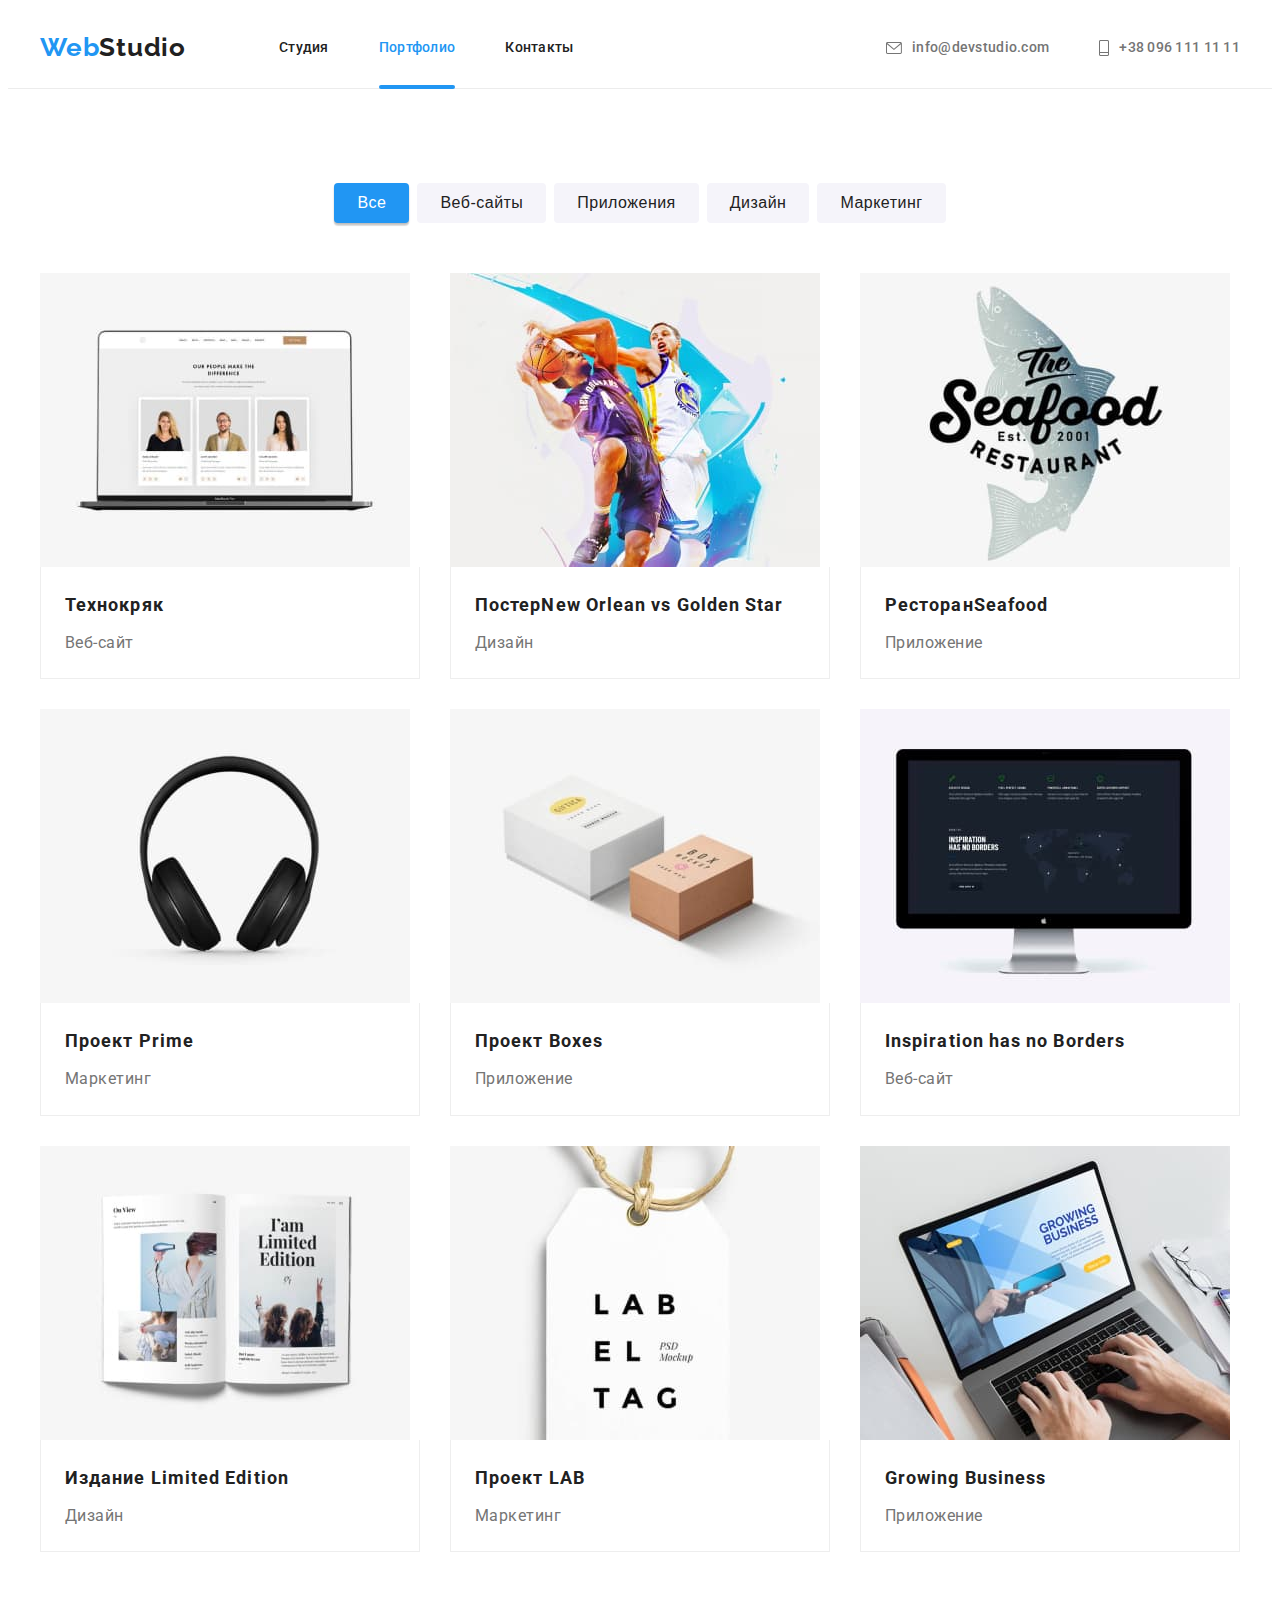
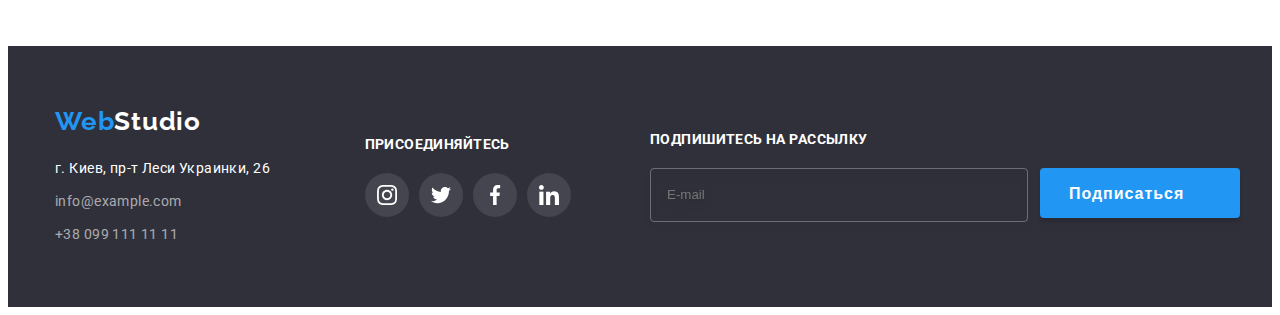
==== commit 8d8a903e: "HEADER по BEM" ====
--- a/portfolio.html
+++ b/portfolio.html
@@ -17,24 +17,30 @@
 <body>
     <!-- HEADER -->
     <header class="header">
-        <div class="container">
+        <div class="container header__container">
             <nav class="header-nav">
-                <a lang="en" class="logo link-decoration header-logo" href="./index.html">Web<span
-                        class="logo-dark">Studio</span></a>
-                <ul>
-                    <li><a class="link-decoration header-text" href="./index.html">Студия</a></li>
-                    <li><a class="link-decoration header-text link-color" href="./portfolio.html">Портфолио</a></li>
-                    <li><a class="link-decoration header-text" href="">Контакты</a></li>
+                <a lang="en" class="link-decoration logo logo--in-header" href="./index.html">Web<span
+                        class="logo--dark">Studio</span></a>
+                <ul class="header-nav">
+                    <li class="header-nav__item"><a class="link-decoration header-nav__link"
+                            href="./index.html">Студия</a></li>
+                    <li class="header-nav__item"><a class="link-decoration header-nav__link header-nav__item--accent"
+                            href="./portfolio.html">Портфолио</a></li>
+                    <li class="header-nav__item"><a class="link-decoration header-nav__link" href="">Контакты</a></li>
                 </ul>
             </nav>
             <ul class="header-contact">
-                <li><a class="link-decoration header-text contact-color link-flex" href="mailto:info@devstudio.com">
-                        <svg class="contact-icon" width="16" height="12">
+                <li class="header-contact__item"><a
+                        class="link-decoration header-contact__link header-contact--text-color link-flex"
+                        href="mailto:info@devstudio.com">
+                        <svg class="header-contact--icon" width="16" height="12">
                             <use href="./images/icon.svg#icon-mail"></use>
                         </svg> info@devstudio.com</a>
                 </li>
-                <li><a class="link-decoration header-text contact-color link-flex" href="tel:+380961111111">
-                        <svg class="contact-icon" width="10" height="16">
+                <li class="header-contact__item"><a
+                        class="link-decoration header-contact__link header-contact--text-color link-flex"
+                        href="tel:+380961111111">
+                        <svg class="header-contact--icon" width="10" height="16">
                             <use href="./images/icon.svg#icon-tel"></use>
                         </svg>
                         +38 096 111 11 11</a></li>
--- a/css/portfolio.min.css
+++ b/css/portfolio.min.css
@@ -1,2 +1,2 @@
-:root{--main-text-color: #757575;--secondary-text-color: #212121;--accent-text-color: #2196f3;--white-text-color: #ffffff;--footer-bg-color: #2f303a;--footer-contact-text-color: rgba(255, 255, 255, 0.6);--portfolio-btn-color: #f5f4fa}.visually-hidden{position:absolute;width:1px;height:1px;margin:-1px;border:0;padding:0;white-space:nowrap;-webkit-clip-path:inset(100%);clip-path:inset(100%);clip:rect(0 0 0 0);overflow:hidden}h1,h2,h3,h4,h5,h6,p{margin:0}ul,ol{margin:0;padding:0;list-style-type:none}img{display:block}.list{list-style:none}.address{font-style:normal}body{color:var(--main-text-color);font-family:"Roboto", sans-serif;font-weight:400}h2,h3{color:var(--secondary-text-color)}.link-decoration{text-decoration:none;font-family:inherit}.link-flex{display:-webkit-box;display:-ms-flexbox;display:flex;-webkit-box-align:center;-ms-flex-align:center;align-items:center}.container{width:1200px;padding-left:15px;padding-right:15px;margin-left:auto;margin-right:auto}.section{padding-top:94px;padding-bottom:94px}.logo{font-family:"Raleway", sans-serif;font-weight:700;font-size:26px;line-height:1.19;letter-spacing:0.03em;color:var(--accent-text-color)}.logo-dark{color:var(--secondary-text-color);padding-top:24px;padding-bottom:24px}.logo-light{color:var(--white-text-color)}.logo .header-logo{padding-top:24px;padding-bottom:24px;margin-right:93px}.header-text{font-weight:500;font-size:14px;line-height:1.14;letter-spacing:0.02em;color:var(--secondary-text-color);-webkit-transition:color 250ms cubic-bezier(0.4, 0, 0.2, 1);transition:color 250ms cubic-bezier(0.4, 0, 0.2, 1)}.contact-color{color:var(--main-text-color)}.link-color{color:var(--accent-text-color)}.header-nav li{position:relative}.link-color::after{content:"";position:absolute;bottom:-1px;left:0;height:4px;width:100%;background:var(--accent-text-color);border-radius:2px}header .container,.header-nav,.header-nav ul,.header-contact,.header li{display:-webkit-box;display:-ms-flexbox;display:flex}.header-nav li:not(:last-child),.header-contact li:not(:last-child){margin-right:50px}.header-contact{margin-left:auto}.header-nav li>a,.header-contact a{padding-top:32px;padding-bottom:32px;text-align:center}.contact-icon{margin-right:10px;fill:currentColor}.header{border-bottom:1px solid #ececec}.footer{padding-top:60px;padding-bottom:60px;background-color:var(--footer-bg-color)}.footer-container{padding-left:15px;padding-right:15px}.address{margin-top:20px}.address li:not(:last-child){margin-bottom:9px}.map-text{font-size:14px;line-height:1.71;letter-spacing:0.03em;color:var(--white-text-color);-webkit-transition:color 250ms cubic-bezier(0.4, 0, 0.2, 1);transition:color 250ms cubic-bezier(0.4, 0, 0.2, 1)}.footer-contact-text{font-size:14px;line-height:1.71;letter-spacing:0.03em;color:var(--footer-contact-text-color);-webkit-transition:color 250ms cubic-bezier(0.4, 0, 0.2, 1);transition:color 250ms cubic-bezier(0.4, 0, 0.2, 1)}.header-text:hover,.header-text:focus,.map-text:hover,.map-text:focus,.footer-contact-text:hover,.footer-contact-text:focus{color:var(--accent-text-color)}.ft-flex{display:-webkit-box;display:-ms-flexbox;display:flex;-webkit-box-align:center;-ms-flex-align:center;align-items:center;-webkit-box-pack:justify;-ms-flex-pack:justify;justify-content:space-between}.join{width:206px;height:80px}.join p{margin-bottom:20px;font-weight:700;font-size:14px;line-height:1.14;letter-spacing:0.03em;text-transform:uppercase;color:#ffffff}.join-list>li{width:44px;height:44px}.join-icon-item{display:-webkit-box;display:-ms-flexbox;display:flex;-webkit-box-pack:center;-ms-flex-pack:center;justify-content:center;-webkit-box-align:center;-ms-flex-align:center;align-items:center;width:100%;height:100%;background-color:rgba(255,255,255,0.1);border-radius:50%;-webkit-transition:background-color 250ms cubic-bezier(0.4, 0, 0.2, 1);transition:background-color 250ms cubic-bezier(0.4, 0, 0.2, 1)}.join-icon-item:hover,.join-icon-item:focus{background-color:var(--accent-text-color)}.join-list{display:-webkit-box;display:-ms-flexbox;display:flex;-webkit-box-pack:justify;-ms-flex-pack:justify;justify-content:space-between}.join-icon{fill:var(--white-text-color)}.submit-tytle{display:block;margin-bottom:20px;font-weight:700;font-size:14px;line-height:1.14;letter-spacing:0.03em;text-transform:uppercase;color:var(--white-text-color)}.submit-form{display:-webkit-box;display:-ms-flexbox;display:flex}.submit input{width:358px;height:50px;padding-left:16px;margin-right:12px;background-color:transparent;color:var(--white-text-color);-webkit-transition:border 250ms cubic-bezier(0.4, 0, 0.2, 1);transition:border 250ms cubic-bezier(0.4, 0, 0.2, 1);border:1px solid rgba(255,255,255,0.3);-webkit-filter:drop-shadow(0px 4px 4px rgba(0,0,0,0.15));filter:drop-shadow(0px 4px 4px rgba(0,0,0,0.15));border-radius:4px}.submit input:focus{border:1px solid var(--accent-text-color);outline:none}.submit-btn{width:200px;height:50px;padding:10px 28px;cursor:pointer;background-color:var(--accent-text-color);border:1px solid transparent;-webkit-box-shadow:0px 4px 4px rgba(0,0,0,0.15);box-shadow:0px 4px 4px rgba(0,0,0,0.15);border-radius:4px}.submit-btn-tytle{font-weight:700;font-size:16px;line-height:1.87;display:-webkit-box;display:-ms-flexbox;display:flex;-webkit-box-align:center;-ms-flex-align:center;align-items:center;text-align:center;letter-spacing:0.06em;color:var(--white-text-color)}.submit-btn-tytle::after{content:"";width:24px;height:24px;margin-left:10px;background-image:url(../images/svg/send.svg);background-repeat:no-repeat;background-size:contain}.portfolio-btn{padding:6px 22px;font-weight:500;font-size:16px;line-height:1.62;text-align:center;letter-spacing:0.03em;color:var(--secondary-text-color);cursor:pointer;background-color:var(--portfolio-btn-color);border-radius:4px;border:1px solid transparent;-webkit-box-shadow:0 0 0 transparent;box-shadow:0 0 0 transparent;-webkit-transition:background-color 250ms cubic-bezier(0.4, 0, 0.2, 1),color 250ms cubic-bezier(0.4, 0, 0.2, 1),-webkit-box-shadow 250ms cubic-bezier(0.4, 0, 0.2, 1);transition:background-color 250ms cubic-bezier(0.4, 0, 0.2, 1),color 250ms cubic-bezier(0.4, 0, 0.2, 1),-webkit-box-shadow 250ms cubic-bezier(0.4, 0, 0.2, 1);transition:background-color 250ms cubic-bezier(0.4, 0, 0.2, 1),color 250ms cubic-bezier(0.4, 0, 0.2, 1),box-shadow 250ms cubic-bezier(0.4, 0, 0.2, 1);transition:background-color 250ms cubic-bezier(0.4, 0, 0.2, 1),color 250ms cubic-bezier(0.4, 0, 0.2, 1),box-shadow 250ms cubic-bezier(0.4, 0, 0.2, 1),-webkit-box-shadow 250ms cubic-bezier(0.4, 0, 0.2, 1)}.portfolio-btn:hover,.portfolio-btn:focus{background-color:var(--accent-text-color);color:var(--white-text-color);outline:none;-webkit-box-shadow:0px 3px 1px rgba(0,0,0,0.1),0px 1px 2px rgba(0,0,0,0.08),0px 2px 2px rgba(0,0,0,0.12);box-shadow:0px 3px 1px rgba(0,0,0,0.1),0px 1px 2px rgba(0,0,0,0.08),0px 2px 2px rgba(0,0,0,0.12)}.all{background-color:var(--accent-text-color);color:var(--white-text-color);-webkit-box-shadow:0px 3px 1px rgba(0,0,0,0.1),0px 1px 2px rgba(0,0,0,0.08),0px 2px 2px rgba(0,0,0,0.12);box-shadow:0px 3px 1px rgba(0,0,0,0.1),0px 1px 2px rgba(0,0,0,0.08),0px 2px 2px rgba(0,0,0,0.12)}.portfolio-btn-list{-webkit-box-pack:center;-ms-flex-pack:center;justify-content:center;display:-webkit-box;display:-ms-flexbox;display:flex;margin-bottom:50px}.portfolio-btn-list li:not(:last-child){margin-right:8px}.portfolio-card{display:-webkit-box;display:-ms-flexbox;display:flex;-ms-flex-wrap:wrap;flex-wrap:wrap;margin-left:-30px;margin-top:-30px}.portfolio-card li{-ms-flex-preferred-size:calc(100% / 3 - 30px);flex-basis:calc(100% / 3 - 30px);margin-left:30px;margin-top:30px}.portfolio-card a{display:block;text-decoration:none;font-family:inherit;-webkit-box-shadow:0 0 0 inherit;box-shadow:0 0 0 inherit;-webkit-transition:-webkit-box-shadow 250ms cubic-bezier(0.4, 0, 0.2, 1);transition:-webkit-box-shadow 250ms cubic-bezier(0.4, 0, 0.2, 1);transition:box-shadow 250ms cubic-bezier(0.4, 0, 0.2, 1);transition:box-shadow 250ms cubic-bezier(0.4, 0, 0.2, 1), -webkit-box-shadow 250ms cubic-bezier(0.4, 0, 0.2, 1)}.card-description{padding:20px 24px;border:1px solid #eeeeee;border-top:transparent}.card-description h3{margin-bottom:4px}.portfolio-card-title{font-size:18px;line-height:2;letter-spacing:0.06em}.portfolio-card-text{font-size:16px;line-height:1.97;letter-spacing:0.03em;color:var(--main-text-color)}.portfolio-card a:hover,.portfolio-card a:focus{-webkit-box-shadow:0px 1px 1px rgba(0,0,0,0.12),0px 4px 4px rgba(0,0,0,0.06),1px 4px 6px rgba(0,0,0,0.16);box-shadow:0px 1px 1px rgba(0,0,0,0.12),0px 4px 4px rgba(0,0,0,0.06),1px 4px 6px rgba(0,0,0,0.16)}.portfolio-card a:hover .overlay,.portfolio-card a:focus .overlay{background-color:rgba(33,150,243,0.9);-webkit-transform:translateY(0);transform:translateY(0)}.thumb{position:relative;overflow:hidden}.overlay{position:absolute;left:0;top:0;height:100%;width:100%;-webkit-transform:translateY(100%);transform:translateY(100%);background-color:var(--accent-text-color);-webkit-transition:background-color 250ms cubic-bezier(0.4, 0, 0.2, 1),-webkit-transform 250ms cubic-bezier(0.4, 0, 0.2, 1);transition:background-color 250ms cubic-bezier(0.4, 0, 0.2, 1),-webkit-transform 250ms cubic-bezier(0.4, 0, 0.2, 1);transition:background-color 250ms cubic-bezier(0.4, 0, 0.2, 1),transform 250ms cubic-bezier(0.4, 0, 0.2, 1);transition:background-color 250ms cubic-bezier(0.4, 0, 0.2, 1),transform 250ms cubic-bezier(0.4, 0, 0.2, 1),-webkit-transform 250ms cubic-bezier(0.4, 0, 0.2, 1)}.overlay-text{padding:63px 24px;overflow:auto;font-weight:400;font-size:18px;line-height:1.56;letter-spacing:0.03em;color:var(--white-text-color)}
+:root{--main-text-color: #757575;--secondary-text-color: #212121;--accent-text-color: #2196f3;--white-text-color: #ffffff;--footer-bg-color: #2f303a;--footer-contact-text-color: rgba(255, 255, 255, 0.6);--portfolio-btn-color: #f5f4fa}.visually-hidden{position:absolute;width:1px;height:1px;margin:-1px;border:0;padding:0;white-space:nowrap;-webkit-clip-path:inset(100%);clip-path:inset(100%);clip:rect(0 0 0 0);overflow:hidden}h1,h2,h3,h4,h5,h6,p{margin:0}ul,ol{margin:0;padding:0;list-style-type:none}img{display:block}.list{list-style:none}.address{font-style:normal}body{color:var(--main-text-color);font-family:"Roboto", sans-serif;font-weight:400}h2,h3{color:var(--secondary-text-color)}.link-decoration{text-decoration:none;font-family:inherit}.link-flex{display:-webkit-box;display:-ms-flexbox;display:flex;-webkit-box-align:center;-ms-flex-align:center;align-items:center}.container{width:1200px;padding-left:15px;padding-right:15px;margin-left:auto;margin-right:auto}.section{padding-top:94px;padding-bottom:94px}.logo{font-family:"Raleway", sans-serif;font-weight:700;font-size:26px;line-height:1.19;letter-spacing:0.03em;color:var(--accent-text-color)}.logo--dark{color:var(--secondary-text-color)}.logo-light{color:var(--white-text-color)}.logo--in-header{padding-top:24px;padding-bottom:24px;margin-right:93px}.header{border-bottom:1px solid #ececec}.header-nav,.header__container,.header-nav__list,.header-contact,.header-nav__item,.header-contact__item{display:-webkit-box;display:-ms-flexbox;display:flex}.header-nav__link,.header-contact__link{font-weight:500;font-size:14px;line-height:1.14;letter-spacing:0.02em;color:var(--secondary-text-color);-webkit-transition:color 250ms cubic-bezier(0.4, 0, 0.2, 1);transition:color 250ms cubic-bezier(0.4, 0, 0.2, 1)}.header-nav__link,.header-contact__link{padding-top:32px;padding-bottom:32px;text-align:center}.header-nav__link:hover,.header-nav__link:focus,.header-contact__link:hover,.header-contact__link:focus{color:var(--accent-text-color)}.header-contact--text-color{color:var(--main-text-color)}.header-nav__item,.header-contact__item{position:relative}.header-nav__item:not(:last-child),.header-contact__item:not(:last-child){margin-right:50px}.header-contact{margin-left:auto}.header-contact--icon{margin-right:10px;fill:currentColor}.header-contact__link:hover .header-contact--icon,.header-contact__link:focus .header-contact--icon{fill:var(--accent-text-color)}.header-nav__item--accent{color:var(--accent-text-color)}.header-nav__item--accent::after{content:"";position:absolute;bottom:-1px;left:0;height:4px;width:100%;background:var(--accent-text-color);border-radius:2px}.footer{padding-top:60px;padding-bottom:60px;background-color:var(--footer-bg-color)}.footer-container{padding-left:15px;padding-right:15px}.address{margin-top:20px}.address li:not(:last-child){margin-bottom:9px}.map-text{font-size:14px;line-height:1.71;letter-spacing:0.03em;color:var(--white-text-color);-webkit-transition:color 250ms cubic-bezier(0.4, 0, 0.2, 1);transition:color 250ms cubic-bezier(0.4, 0, 0.2, 1)}.footer-contact-text{font-size:14px;line-height:1.71;letter-spacing:0.03em;color:var(--footer-contact-text-color);-webkit-transition:color 250ms cubic-bezier(0.4, 0, 0.2, 1);transition:color 250ms cubic-bezier(0.4, 0, 0.2, 1)}.header-text:hover,.header-text:focus,.map-text:hover,.map-text:focus,.footer-contact-text:hover,.footer-contact-text:focus{color:var(--accent-text-color)}.ft-flex{display:-webkit-box;display:-ms-flexbox;display:flex;-webkit-box-align:center;-ms-flex-align:center;align-items:center;-webkit-box-pack:justify;-ms-flex-pack:justify;justify-content:space-between}.join{width:206px;height:80px}.join p{margin-bottom:20px;font-weight:700;font-size:14px;line-height:1.14;letter-spacing:0.03em;text-transform:uppercase;color:#ffffff}.join-list>li{width:44px;height:44px}.join-icon-item{display:-webkit-box;display:-ms-flexbox;display:flex;-webkit-box-pack:center;-ms-flex-pack:center;justify-content:center;-webkit-box-align:center;-ms-flex-align:center;align-items:center;width:100%;height:100%;background-color:rgba(255,255,255,0.1);border-radius:50%;-webkit-transition:background-color 250ms cubic-bezier(0.4, 0, 0.2, 1);transition:background-color 250ms cubic-bezier(0.4, 0, 0.2, 1)}.join-icon-item:hover,.join-icon-item:focus{background-color:var(--accent-text-color)}.join-list{display:-webkit-box;display:-ms-flexbox;display:flex;-webkit-box-pack:justify;-ms-flex-pack:justify;justify-content:space-between}.join-icon{fill:var(--white-text-color)}.submit-tytle{display:block;margin-bottom:20px;font-weight:700;font-size:14px;line-height:1.14;letter-spacing:0.03em;text-transform:uppercase;color:var(--white-text-color)}.submit-form{display:-webkit-box;display:-ms-flexbox;display:flex}.submit input{width:358px;height:50px;padding-left:16px;margin-right:12px;background-color:transparent;color:var(--white-text-color);-webkit-transition:border 250ms cubic-bezier(0.4, 0, 0.2, 1);transition:border 250ms cubic-bezier(0.4, 0, 0.2, 1);border:1px solid rgba(255,255,255,0.3);-webkit-filter:drop-shadow(0px 4px 4px rgba(0,0,0,0.15));filter:drop-shadow(0px 4px 4px rgba(0,0,0,0.15));border-radius:4px}.submit input:focus{border:1px solid var(--accent-text-color);outline:none}.submit-btn{width:200px;height:50px;padding:10px 28px;cursor:pointer;background-color:var(--accent-text-color);border:1px solid transparent;-webkit-box-shadow:0px 4px 4px rgba(0,0,0,0.15);box-shadow:0px 4px 4px rgba(0,0,0,0.15);border-radius:4px}.submit-btn-tytle{font-weight:700;font-size:16px;line-height:1.87;display:-webkit-box;display:-ms-flexbox;display:flex;-webkit-box-align:center;-ms-flex-align:center;align-items:center;text-align:center;letter-spacing:0.06em;color:var(--white-text-color)}.submit-btn-tytle::after{content:"";width:24px;height:24px;margin-left:10px;background-image:url(../images/svg/send.svg);background-repeat:no-repeat;background-size:contain}.portfolio-btn{padding:6px 22px;font-weight:500;font-size:16px;line-height:1.62;text-align:center;letter-spacing:0.03em;color:var(--secondary-text-color);cursor:pointer;background-color:var(--portfolio-btn-color);border-radius:4px;border:1px solid transparent;-webkit-box-shadow:0 0 0 transparent;box-shadow:0 0 0 transparent;-webkit-transition:background-color 250ms cubic-bezier(0.4, 0, 0.2, 1),color 250ms cubic-bezier(0.4, 0, 0.2, 1),-webkit-box-shadow 250ms cubic-bezier(0.4, 0, 0.2, 1);transition:background-color 250ms cubic-bezier(0.4, 0, 0.2, 1),color 250ms cubic-bezier(0.4, 0, 0.2, 1),-webkit-box-shadow 250ms cubic-bezier(0.4, 0, 0.2, 1);transition:background-color 250ms cubic-bezier(0.4, 0, 0.2, 1),color 250ms cubic-bezier(0.4, 0, 0.2, 1),box-shadow 250ms cubic-bezier(0.4, 0, 0.2, 1);transition:background-color 250ms cubic-bezier(0.4, 0, 0.2, 1),color 250ms cubic-bezier(0.4, 0, 0.2, 1),box-shadow 250ms cubic-bezier(0.4, 0, 0.2, 1),-webkit-box-shadow 250ms cubic-bezier(0.4, 0, 0.2, 1)}.portfolio-btn:hover,.portfolio-btn:focus{background-color:var(--accent-text-color);color:var(--white-text-color);outline:none;-webkit-box-shadow:0px 3px 1px rgba(0,0,0,0.1),0px 1px 2px rgba(0,0,0,0.08),0px 2px 2px rgba(0,0,0,0.12);box-shadow:0px 3px 1px rgba(0,0,0,0.1),0px 1px 2px rgba(0,0,0,0.08),0px 2px 2px rgba(0,0,0,0.12)}.all{background-color:var(--accent-text-color);color:var(--white-text-color);-webkit-box-shadow:0px 3px 1px rgba(0,0,0,0.1),0px 1px 2px rgba(0,0,0,0.08),0px 2px 2px rgba(0,0,0,0.12);box-shadow:0px 3px 1px rgba(0,0,0,0.1),0px 1px 2px rgba(0,0,0,0.08),0px 2px 2px rgba(0,0,0,0.12)}.portfolio-btn-list{-webkit-box-pack:center;-ms-flex-pack:center;justify-content:center;display:-webkit-box;display:-ms-flexbox;display:flex;margin-bottom:50px}.portfolio-btn-list li:not(:last-child){margin-right:8px}.portfolio-card{display:-webkit-box;display:-ms-flexbox;display:flex;-ms-flex-wrap:wrap;flex-wrap:wrap;margin-left:-30px;margin-top:-30px}.portfolio-card li{-ms-flex-preferred-size:calc(100% / 3 - 30px);flex-basis:calc(100% / 3 - 30px);margin-left:30px;margin-top:30px}.portfolio-card a{display:block;text-decoration:none;font-family:inherit;-webkit-box-shadow:0 0 0 inherit;box-shadow:0 0 0 inherit;-webkit-transition:-webkit-box-shadow 250ms cubic-bezier(0.4, 0, 0.2, 1);transition:-webkit-box-shadow 250ms cubic-bezier(0.4, 0, 0.2, 1);transition:box-shadow 250ms cubic-bezier(0.4, 0, 0.2, 1);transition:box-shadow 250ms cubic-bezier(0.4, 0, 0.2, 1), -webkit-box-shadow 250ms cubic-bezier(0.4, 0, 0.2, 1)}.card-description{padding:20px 24px;border:1px solid #eeeeee;border-top:transparent}.card-description h3{margin-bottom:4px}.portfolio-card-title{font-size:18px;line-height:2;letter-spacing:0.06em}.portfolio-card-text{font-size:16px;line-height:1.97;letter-spacing:0.03em;color:var(--main-text-color)}.portfolio-card a:hover,.portfolio-card a:focus{-webkit-box-shadow:0px 1px 1px rgba(0,0,0,0.12),0px 4px 4px rgba(0,0,0,0.06),1px 4px 6px rgba(0,0,0,0.16);box-shadow:0px 1px 1px rgba(0,0,0,0.12),0px 4px 4px rgba(0,0,0,0.06),1px 4px 6px rgba(0,0,0,0.16)}.portfolio-card a:hover .overlay,.portfolio-card a:focus .overlay{background-color:rgba(33,150,243,0.9);-webkit-transform:translateY(0);transform:translateY(0)}.thumb{position:relative;overflow:hidden}.overlay{position:absolute;left:0;top:0;height:100%;width:100%;-webkit-transform:translateY(100%);transform:translateY(100%);background-color:var(--accent-text-color);-webkit-transition:background-color 250ms cubic-bezier(0.4, 0, 0.2, 1),-webkit-transform 250ms cubic-bezier(0.4, 0, 0.2, 1);transition:background-color 250ms cubic-bezier(0.4, 0, 0.2, 1),-webkit-transform 250ms cubic-bezier(0.4, 0, 0.2, 1);transition:background-color 250ms cubic-bezier(0.4, 0, 0.2, 1),transform 250ms cubic-bezier(0.4, 0, 0.2, 1);transition:background-color 250ms cubic-bezier(0.4, 0, 0.2, 1),transform 250ms cubic-bezier(0.4, 0, 0.2, 1),-webkit-transform 250ms cubic-bezier(0.4, 0, 0.2, 1)}.overlay-text{padding:63px 24px;overflow:auto;font-weight:400;font-size:18px;line-height:1.56;letter-spacing:0.03em;color:var(--white-text-color)}
 /*# sourceMappingURL=portfolio.min.css.map */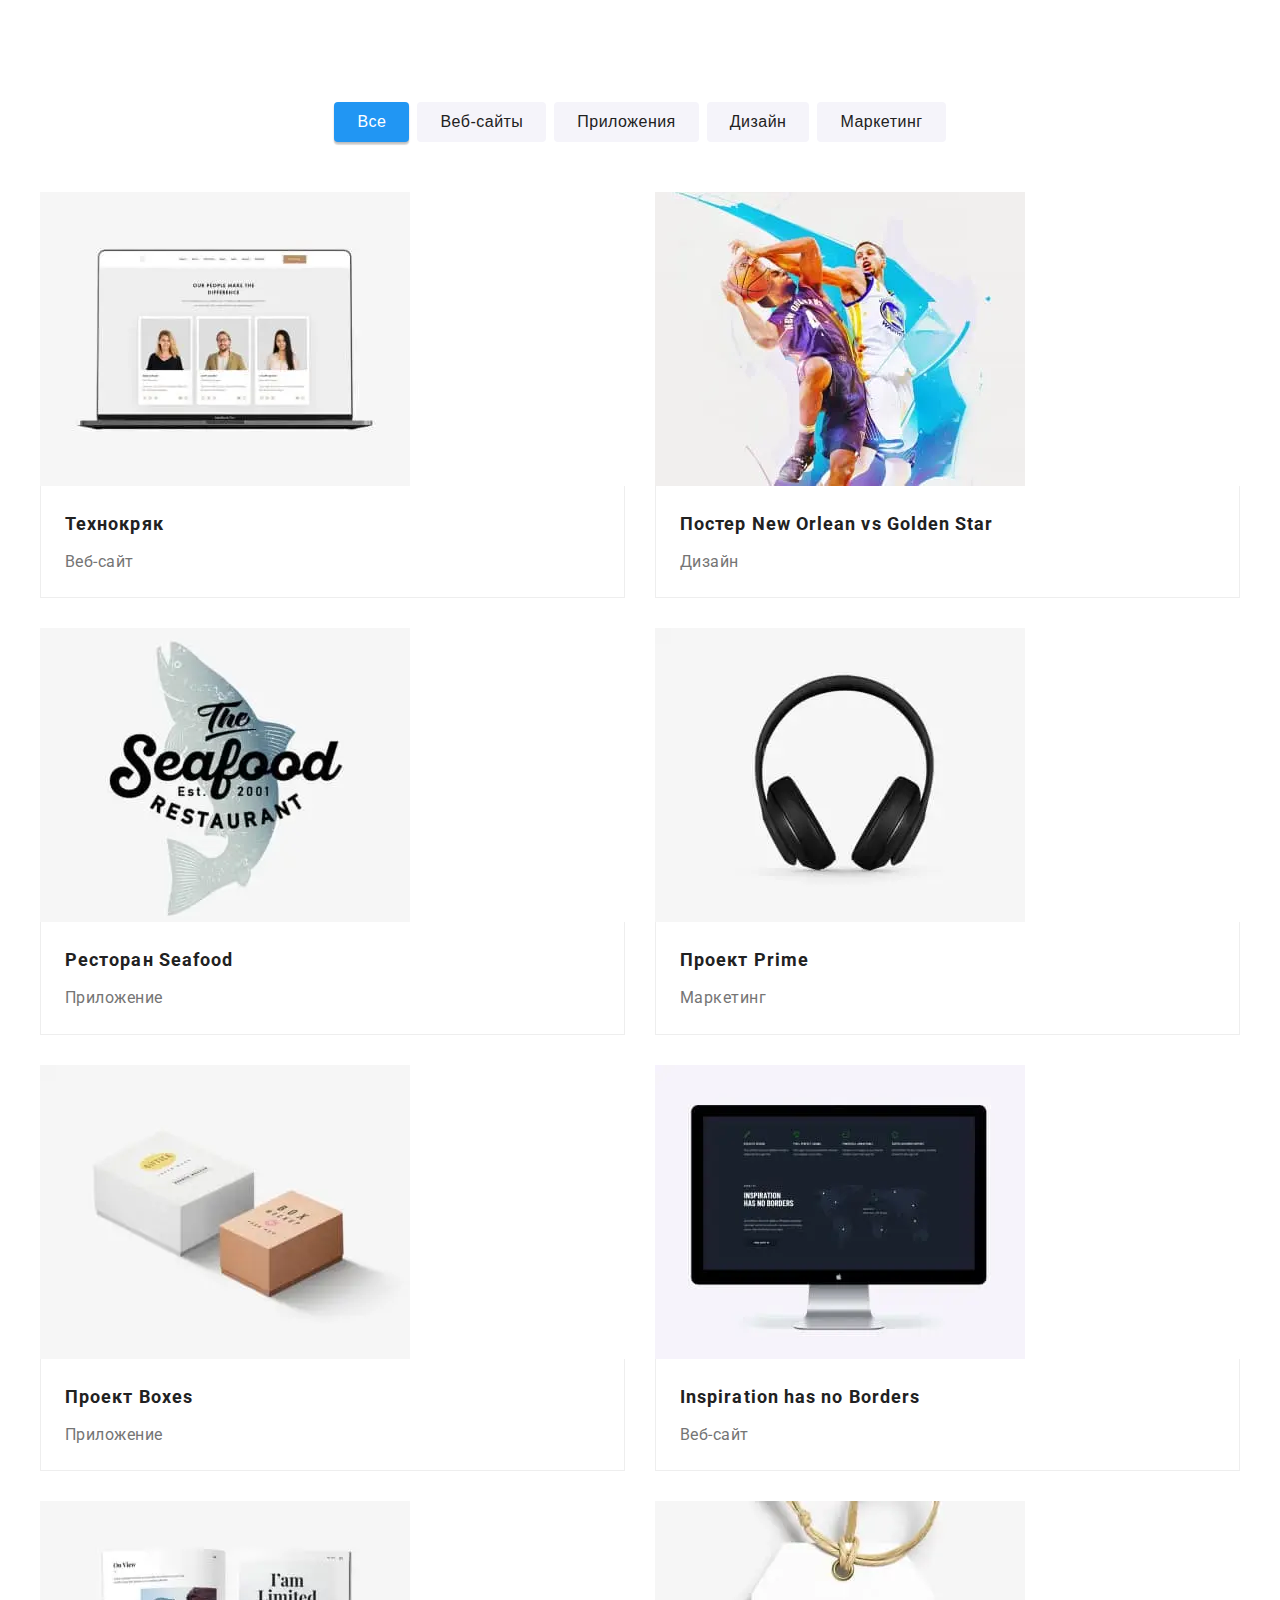
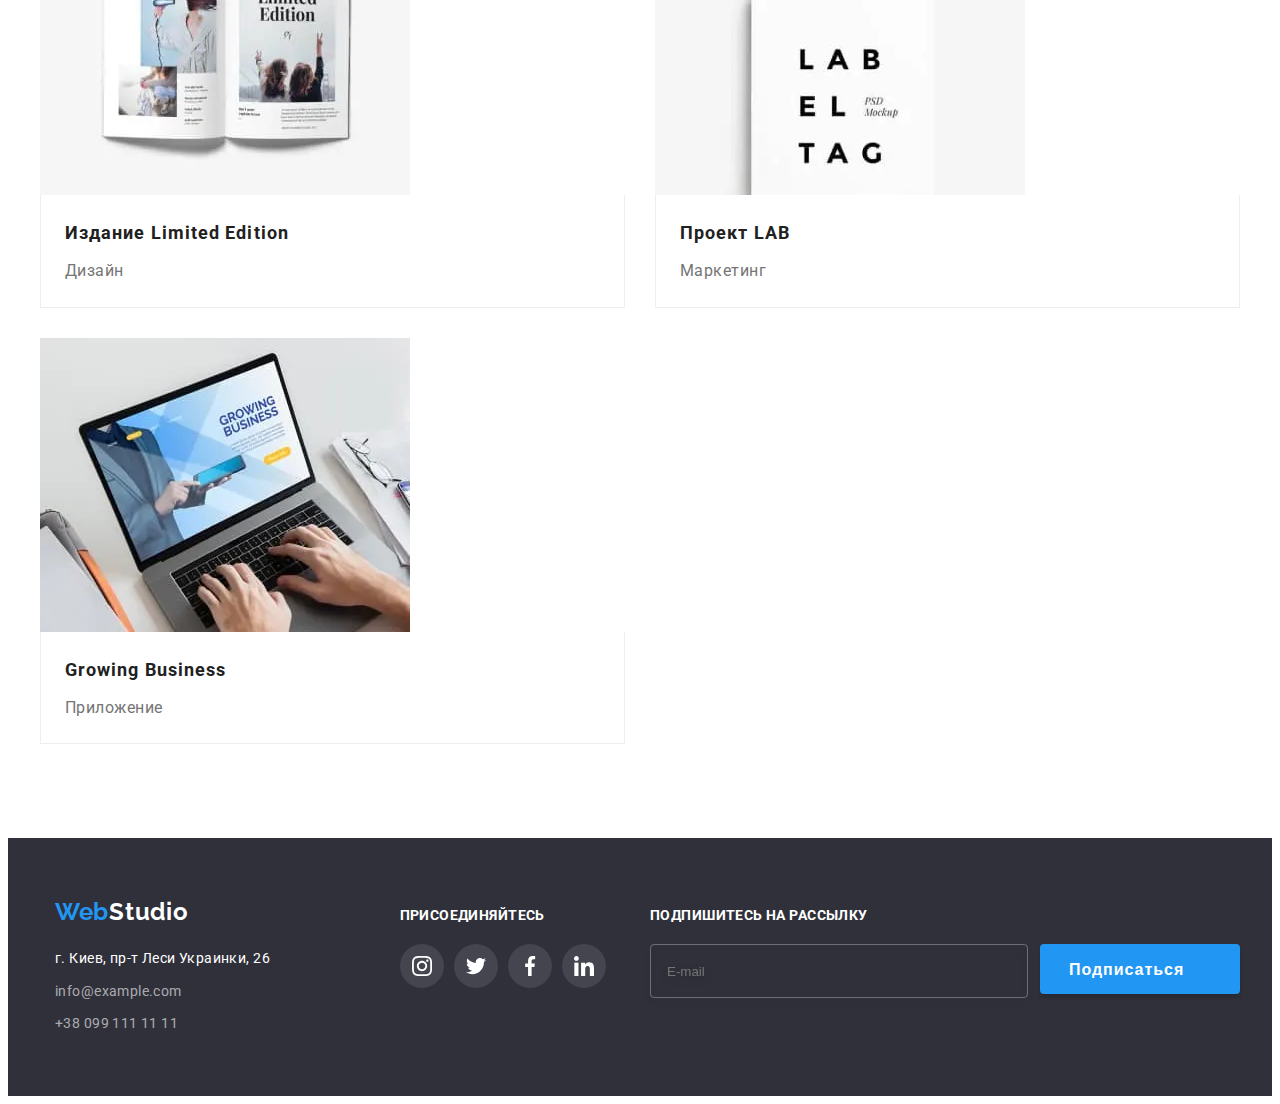
==== commit 520dcf78: "portfolio +-" ====
--- a/portfolio.html
+++ b/portfolio.html
@@ -16,7 +16,7 @@
 
 <body>
     <!-- HEADER -->
-    <header class="header">
+    <!-- <header class="header">
         <div class="container header__container">
             <nav class="header-nav">
                 <a lang="en" class="link-decoration logo logo--in-header" href="./index.html">Web<span
@@ -46,163 +46,308 @@
                         +38 096 111 11 11</a></li>
             </ul>
         </div>
-    </header>
+    </header> -->
     <!-- MAIN -->
     <main>
-        <section class="section portfolio">
+        <section class="section">
             <div class="container">
             <h1 class="visually-hidden">Портфолио</h1>
-                <ul class="portfolio-btn-list">
-                    <li><button class="portfolio-btn all" type="button">Все</button></li>
-                    <li><button class="portfolio-btn" type="button">Веб-сайты</button></li>
-                    <li><button class="portfolio-btn" type="button">Приложения</button></li>
-                    <li><button class="portfolio-btn" type="button">Дизайн</button></li>
-                    <li><button class="portfolio-btn" type="button">Маркетинг</button></li>
+                <ul class="portfolio-filter">
+                    <li class="portfolio-filter__item"><button class="portfolio-filter__btn portfolio-filter__btn--accent" type="button">Все</button></li>
+                    <li class="portfolio-filter__item"><button class="portfolio-filter__btn" type="button">Веб-сайты</button></li>
+                    <li class="portfolio-filter__item"><button class="portfolio-filter__btn" type="button">Приложения</button></li>
+                    <li class="portfolio-filter__item"><button class="portfolio-filter__btn" type="button">Дизайн</button></li>
+                    <li class="portfolio-filter__item"><button class="portfolio-filter__btn" type="button">Маркетинг</button></li>
                 </ul>
             <!-- Список работ -->
             <h2 class="visually-hidden">Проекты</h2>
                 <ul class="portfolio-card">
-                    <li>
-                        <a href="">
-                            <div class="thumb">
-                                <img src="./images/portfolio/img-1.jpg" alt="Технокряк" width="370" height="294">
-                                <div class="overlay">
-                                    <p class="overlay-text">Технокряк это современная площадка распространения коронавируса. Компании используют эту платформу
+                    <li class="portfolio-card__item">
+                        <a href="" class="portfolio-card__link">
+                            <div class="thumb">
+
+                                <picture>
+                                    <source srcset="./images/portfolio-sq/desktop/img.webp 1x, ./images/portfolio-sq/desktop/img@2x.webp 2x" type="image/webp"
+                                        media="(min-width: 1200px)">
+                                    <source srcset="./images/portfolio-sq/desktop/img.jpg 1x, ./images/portfolio-sq/desktop/img@2x.jpg 2x" type="image/jpeg"
+                                        media="(min-width: 1200px)">
+                                    <source srcset="./images/portfolio-sq/tablet/img.webp 1x, ./images/portfolio-sq/tablet/img@2x.webp 2x" type="image/webp"
+                                        media="(min-width: 768px)">
+                                    <source srcset="./images/portfolio-sq/tablet/img.jpg 1x, ./images/portfolio-sq/tablet/img@2x.jpg 2x" type="image/jpeg"
+                                        media="(min-width: 768px)">
+                                    <source srcset="./images/portfolio-sq/mobile/img.webp 1x, ./images/portfolio-sq/mobile/img@2x.webp 2x" type="image/webp"
+                                        media="(max-width: 767px)">
+                                    <source srcset="./images/portfolio-sq/mobile/img.jpg 1x, ./images/portfolio-sq/mobile/img@2x.jpg 2x" type="image/jpeg"
+                                        media="(max-width: 767px)">
+                                    <img class="picture__portfolio-card" src="./images/portfolio-sq/mobile/img.jpg" alt="Технокряк">
+                                </picture>
+
+                                <div class="overlay">
+                                    <p class="overlay__text">Технокряк это современная площадка распространения коронавируса. Компании используют эту платформу
                                         для цифрового
                                         шпионажа и атак на защищённые сервера конкурентов.</p>
                                 </div>
                             </div>
                             <div class="card-description">
-                                <h3 class="portfolio-card-title">Технокряк</h3>
-                                <p class="portfolio-card-text">Веб-сайт</p>
-                            </div>
-                        </a>
-                    </li>
-                    <li>
-                        <a href="">
-                            <div class="thumb">
-                                <img src="./images/portfolio/img-2.jpg" alt="Постер New Orlean vs Golden Star" width="370" height="294">
-                                <div class="overlay">
-                                    <p class="overlay-text">Технокряк это современная площадка распространения коронавируса. Компании используют эту платформу
-                                    для цифрового
-                                    шпионажа и атак на защищённые сервера конкурентов.</p>
-                                </div>
-                            </div>
-                            <div class="card-description">
-                                <h3 class="portfolio-card-title">Постер<span lang="en">New Orlean vs Golden Star</span></h3>
-                                <p class="portfolio-card-text">Дизайн</p>
-                            </div>
-                        </a>
-                    </li>
-                    <li>
-                        <a href="">
-                            <div class="thumb">
-                                <img src="./images/portfolio/img-3.jpg" alt="Ресторан Seafood" width="370" height="294">
-                                <div class="overlay">
-                                    <p class="overlay-text">Технокряк это современная площадка распространения коронавируса. Компании используют эту платформу
-                                    для цифрового
-                                    шпионажа и атак на защищённые сервера конкурентов.</p>
-                                </div>
-                            </div>
-                            <div class="card-description">
-                                <h3 class="portfolio-card-title">Ресторан<span lang="en">Seafood</span></h3>
-                                <p class="portfolio-card-text">Приложение</p>
-                            </div>
-                        </a>
-                    </li>
-                    <li>
-                        <a href="">
-                            <div class="thumb">
-                                <img src="./images/portfolio/img-4.jpg" alt="Проект Prime" width="370" height="294">
-                                <div class="overlay">
-                                    <p class="overlay-text">Технокряк это современная площадка распространения коронавируса. Компании используют эту платформу
-                                    для цифрового
-                                    шпионажа и атак на защищённые сервера конкурентов.</p>
-                                </div>
-                            </div>
-                            <div class="card-description">
-                                <h3 class="portfolio-card-title">Проект <span lang="en">Prime</span></h3>
-                                <p class="portfolio-card-text">Маркетинг</p>
-                            </div>
-                        </a>
-                    </li>
-                    <li>
-                        <a href="">
-                            <div class="thumb">
-                                <img src="./images/portfolio/img-5.jpg" alt="Проект Boxes" width="370" height="294">
-                                <div class="overlay">
-                                    <p class="overlay-text">Технокряк это современная площадка распространения коронавируса. Компании используют эту платформу
-                                    для цифрового
-                                    шпионажа и атак на защищённые сервера конкурентов.</p>
-                                </div>
-                            </div>
-                            <div class="card-description">
-                                <h3 class="portfolio-card-title">Проект <span lang="en">Boxes</span></h3>
-                                <p class="portfolio-card-text">Приложение</p>
-                            </div>
-                        </a>
-                    </li>
-                    <li>
-                        <a href="">
-                            <div class="thumb">
-                                <img src="./images/portfolio/img-6.jpg" alt="Inspiration has no Borders" width="370" height="294">
-                                <div class="overlay">
-                                    <p class="overlay-text">Технокряк это современная площадка распространения коронавируса. Компании используют эту платформу
-                                    для цифрового
-                                    шпионажа и атак на защищённые сервера конкурентов.</p>
-                                </div>
-                            </div>
-                            <div class="card-description">
-                                <h3 class="portfolio-card-title" lang="en">Inspiration has no Borders</h3>
-                                <p class="portfolio-card-text">Веб-сайт</p>
-                            </div>
-                        </a>
-                    </li>
-                    <li>
-                        <a href="">
-                            <div class="thumb">
-                                <img src="./images/portfolio/img-7.jpg" alt="Издание Limited Edition" width="370" height="294">
-                                <div class="overlay">
-                                    <p class="overlay-text">Технокряк это современная площадка распространения коронавируса. Компании используют эту платформу
-                                    для цифрового
-                                    шпионажа и атак на защищённые сервера конкурентов.</p>
-                                </div>
-                            </div>
-                            <div class="card-description">
-                                <h3 class="portfolio-card-title">Издание <span lang="en">Limited Edition</span></h3>
-                                <p class="portfolio-card-text">Дизайн</p>
-                            </div>
-                        </a>
-                    </li>
-                    <li>
-                        <a href="">
-                            <div class="thumb">
-                                <img src="./images/portfolio/img-8.jpg" alt="Проект LAB" width="370" height="294">
-                                <div class="overlay">
-                                    <p class="overlay-text">Технокряк это современная площадка распространения коронавируса. Компании используют эту платформу
-                                    для цифрового
-                                    шпионажа и атак на защищённые сервера конкурентов.</p>
-                                </div>
-                            </div>
-                            <div class="card-description">
-                                <h3 class="portfolio-card-title">Проект <span lang="en">LAB</span></h3>
-                                <p class="portfolio-card-text">Маркетинг</p>
-                            </div>
-                        </a>
-                    </li>
-                    <li>
-                        <a href="">
-                            <div class="thumb">
-                                <img src="./images/portfolio/img-9.jpg" alt="Growing Business" width="370" height="294">
-                                <div class="overlay">
-                                    <p class="overlay-text">Технокряк это современная площадка распространения коронавируса. Компании используют эту платформу
-                                    для цифрового
-                                    шпионажа и атак на защищённые сервера конкурентов.</p>
-                                </div>
-                            </div>
-                            <div class="card-description">
-                                <h3 class="portfolio-card-title" lang="en">Growing Business</h3>
-                                <p class="portfolio-card-text">Приложение</p>
+                                <h3 class="card-description__title">Технокряк</h3>
+                                <p class="card-description__text">Веб-сайт</p>
+                            </div>
+                        </a>
+                    </li>
+                    <li class="portfolio-card__item">
+                        <a href="" class="portfolio-card__link">
+                            <div class="thumb">
+
+                                <picture>
+                                    <source srcset="./images/portfolio-sq/desktop/img1.webp 1x, ./images/portfolio-sq/desktop/img1@2x.webp 2x"
+                                        type="image/webp" media="(min-width: 1200px)">
+                                    <source srcset="./images/portfolio-sq/desktop/img1.jpg 1x, ./images/portfolio-sq/desktop/img1@2x.jpg 2x"
+                                        type="image/jpeg" media="(min-width: 1200px)">
+                                    <source srcset="./images/portfolio-sq/tablet/img1.webp 1x, ./images/portfolio-sq/tablet/img1@2x.webp 2x"
+                                        type="image/webp" media="(min-width: 768px)">
+                                    <source srcset="./images/portfolio-sq/tablet/img1.jpg 1x, ./images/portfolio-sq/tablet/img1@2x.jpg 2x"
+                                        type="image/jpeg" media="(min-width: 768px)">
+                                    <source srcset="./images/portfolio-sq/mobile/img1.webp 1x, ./images/portfolio-sq/mobile/img1@2x.webp 2x"
+                                        type="image/webp" media="(max-width: 767px)">
+                                    <source srcset="./images/portfolio-sq/mobile/img1.jpg 1x, ./images/portfolio-sq/mobile/img1@2x.jpg 2x"
+                                        type="image/jpeg" media="(max-width: 767px)">
+                                    <img class="picture__portfolio-card" src="./images/portfolio-sq/mobile/img1.jpg" alt="Постер New Orlean vs Golden Star">
+                                </picture>
+                            
+                                <div class="overlay">
+                                    <p class="overlay__text">Технокряк это современная площадка распространения коронавируса. Компании используют эту платформу
+                                    для цифрового
+                                    шпионажа и атак на защищённые сервера конкурентов.</p>
+                                </div>
+                            </div>
+                            <div class="card-description">
+                                <h3 class="card-description__title">Постер <span lang="en">New Orlean vs Golden Star</span></h3>
+                                <p class="card-description__text">Дизайн</p>
+                            </div>
+                        </a>
+                    </li>
+                    <li class="portfolio-card__item">
+                        <a href="" class="portfolio-card__link">
+                            <div class="thumb">
+
+                                <picture>
+                                    <source srcset="./images/portfolio-sq/desktop/img2.webp 1x, ./images/portfolio-sq/desktop/img2@2x.webp 2x"
+                                        type="image/webp" media="(min-width: 1200px)">
+                                    <source srcset="./images/portfolio-sq/desktop/img2.jpg 1x, ./images/portfolio-sq/desktop/img2@2x.jpg 2x"
+                                        type="image/jpeg" media="(min-width: 1200px)">
+                                    <source srcset="./images/portfolio-sq/tablet/img2.webp 1x, ./images/portfolio-sq/tablet/img2@2x.webp 2x"
+                                        type="image/webp" media="(min-width: 768px)">
+                                    <source srcset="./images/portfolio-sq/tablet/img2.jpg 1x, ./images/portfolio-sq/tablet/img2@2x.jpg 2x"
+                                        type="image/jpeg" media="(min-width: 768px)">
+                                    <source srcset="./images/portfolio-sq/mobile/img2.webp 1x, ./images/portfolio-sq/mobile/img2@2x.webp 2x"
+                                        type="image/webp" media="(max-width: 767px)">
+                                    <source srcset="./images/portfolio-sq/mobile/img2.jpg 1x, ./images/portfolio-sq/mobile/img2@2x.jpg 2x"
+                                        type="image/jpeg" media="(max-width: 767px)">
+                                    <img class="picture__portfolio-card" src="./images/portfolio-sq/mobile/img2.jpg"
+                                        alt="Ресторан Seafood">
+                                </picture>
+
+                                <div class="overlay">
+                                    <p class="overlay__text">Технокряк это современная площадка распространения коронавируса. Компании используют эту платформу
+                                    для цифрового
+                                    шпионажа и атак на защищённые сервера конкурентов.</p>
+                                </div>
+                            </div>
+                            <div class="card-description">
+                                <h3 class="card-description__title">Ресторан <span lang="en">Seafood</span></h3>
+                                <p class="card-description__text">Приложение</p>
+                            </div>
+                        </a>
+                    </li>
+                    <li class="portfolio-card__item">
+                        <a href="" class="portfolio-card__link">
+                            <div class="thumb">
+
+                                <picture>
+                                    <source srcset="./images/portfolio-sq/desktop/img3.webp 1x, ./images/portfolio-sq/desktop/img3@2x.webp 2x"
+                                        type="image/webp" media="(min-width: 1200px)">
+                                    <source srcset="./images/portfolio-sq/desktop/img3.jpg 1x, ./images/portfolio-sq/desktop/img3@2x.jpg 2x"
+                                        type="image/jpeg" media="(min-width: 1200px)">
+                                    <source srcset="./images/portfolio-sq/tablet/img3.webp 1x, ./images/portfolio-sq/tablet/img3@2x.webp 2x"
+                                        type="image/webp" media="(min-width: 768px)">
+                                    <source srcset="./images/portfolio-sq/tablet/img3.jpg 1x, ./images/portfolio-sq/tablet/img3@2x.jpg 2x"
+                                        type="image/jpeg" media="(min-width: 768px)">
+                                    <source srcset="./images/portfolio-sq/mobile/img3.webp 1x, ./images/portfolio-sq/mobile/img3@2x.webp 2x"
+                                        type="image/webp" media="(max-width: 767px)">
+                                    <source srcset="./images/portfolio-sq/mobile/img3.jpg 1x, ./images/portfolio-sq/mobile/img3@2x.jpg 2x"
+                                        type="image/jpeg" media="(max-width: 767px)">
+                                    <img class="picture__portfolio-card" src="./images/portfolio-sq/mobile/img3.jpg" alt="Проект Prime">
+                                </picture>
+
+                                <div class="overlay">
+                                    <p class="overlay__text">Технокряк это современная площадка распространения коронавируса. Компании используют эту платформу
+                                    для цифрового
+                                    шпионажа и атак на защищённые сервера конкурентов.</p>
+                                </div>
+                            </div>
+                            <div class="card-description">
+                                <h3 class="card-description__title">Проект <span lang="en">Prime</span></h3>
+                                <p class="card-description__text">Маркетинг</p>
+                            </div>
+                        </a>
+                    </li>
+                    <li class="portfolio-card__item">
+                        <a href="" class="portfolio-card__link">
+                            <div class="thumb">
+
+                                <picture>
+                                    <source srcset="./images/portfolio-sq/desktop/img4.webp 1x, ./images/portfolio-sq/desktop/img4@2x.webp 2x"
+                                        type="image/webp" media="(min-width: 1200px)">
+                                    <source srcset="./images/portfolio-sq/desktop/img4.jpg 1x, ./images/portfolio-sq/desktop/img4@2x.jpg 2x"
+                                        type="image/jpeg" media="(min-width: 1200px)">
+                                    <source srcset="./images/portfolio-sq/tablet/img4.webp 1x, ./images/portfolio-sq/tablet/img4@2x.webp 2x"
+                                        type="image/webp" media="(min-width: 768px)">
+                                    <source srcset="./images/portfolio-sq/tablet/img4.jpg 1x, ./images/portfolio-sq/tablet/img4@2x.jpg 2x"
+                                        type="image/jpeg" media="(min-width: 768px)">
+                                    <source srcset="./images/portfolio-sq/mobile/img4.webp 1x, ./images/portfolio-sq/mobile/img4@2x.webp 2x"
+                                        type="image/webp" media="(max-width: 767px)">
+                                    <source srcset="./images/portfolio-sq/mobile/img4.jpg 1x, ./images/portfolio-sq/mobile/img4@2x.jpg 2x"
+                                        type="image/jpeg" media="(max-width: 767px)">
+                                    <img class="picture__portfolio-card" src="./images/portfolio-sq/mobile/img4.jpg" alt="Проект Boxes">
+                                </picture>
+
+                                <div class="overlay">
+                                    <p class="overlay__text">Технокряк это современная площадка распространения коронавируса. Компании используют эту платформу
+                                    для цифрового
+                                    шпионажа и атак на защищённые сервера конкурентов.</p>
+                                </div>
+                            </div>
+                            <div class="card-description">
+                                <h3 class="card-description__title">Проект <span lang="en">Boxes</span></h3>
+                                <p class="card-description__text">Приложение</p>
+                            </div>
+                        </a>
+                    </li>
+                    <li class="portfolio-card__item">
+                        <a href="" class="portfolio-card__link">
+                            <div class="thumb">
+
+                                <picture>
+                                    <source srcset="./images/portfolio-sq/desktop/img5.webp 1x, ./images/portfolio-sq/desktop/img5@2x.webp 2x"
+                                        type="image/webp" media="(min-width: 1200px)">
+                                    <source srcset="./images/portfolio-sq/desktop/img5.jpg 1x, ./images/portfolio-sq/desktop/img5@2x.jpg 2x"
+                                        type="image/jpeg" media="(min-width: 1200px)">
+                                    <source srcset="./images/portfolio-sq/tablet/img5.webp 1x, ./images/portfolio-sq/tablet/img5@2x.webp 2x"
+                                        type="image/webp" media="(min-width: 768px)">
+                                    <source srcset="./images/portfolio-sq/tablet/img5.jpg 1x, ./images/portfolio-sq/tablet/img5@2x.jpg 2x"
+                                        type="image/jpeg" media="(min-width: 768px)">
+                                    <source srcset="./images/portfolio-sq/mobile/img5.webp 1x, ./images/portfolio-sq/mobile/img5@2x.webp 2x"
+                                        type="image/webp" media="(max-width: 767px)">
+                                    <source srcset="./images/portfolio-sq/mobile/img5.jpg 1x, ./images/portfolio-sq/mobile/img5@2x.jpg 2x"
+                                        type="image/jpeg" media="(max-width: 767px)">
+                                    <img class="picture__portfolio-card" src="./images/portfolio-sq/mobile/img5.jpg" alt="Inspiration has no Borders">
+                                </picture>
+
+                                <div class="overlay">
+                                    <p class="overlay__text">Технокряк это современная площадка распространения коронавируса. Компании используют эту платформу
+                                    для цифрового
+                                    шпионажа и атак на защищённые сервера конкурентов.</p>
+                                </div>
+                            </div>
+                            <div class="card-description">
+                                <h3 class="card-description__title" lang="en">Inspiration has no Borders</h3>
+                                <p class="card-description__text">Веб-сайт</p>
+                            </div>
+                        </a>
+                    </li>
+                    <li class="portfolio-card__item">
+                        <a href="" class="portfolio-card__link">
+                            <div class="thumb">
+
+                                <picture>
+                                    <source srcset="./images/portfolio-sq/desktop/img6.webp 1x, ./images/portfolio-sq/desktop/img6@2x.webp 2x"
+                                        type="image/webp" media="(min-width: 1200px)">
+                                    <source srcset="./images/portfolio-sq/desktop/img6.jpg 1x, ./images/portfolio-sq/desktop/img6@2x.jpg 2x"
+                                        type="image/jpeg" media="(min-width: 1200px)">
+                                    <source srcset="./images/portfolio-sq/tablet/img6.webp 1x, ./images/portfolio-sq/tablet/img6@2x.webp 2x"
+                                        type="image/webp" media="(min-width: 768px)">
+                                    <source srcset="./images/portfolio-sq/tablet/img6.jpg 1x, ./images/portfolio-sq/tablet/img6@2x.jpg 2x"
+                                        type="image/jpeg" media="(min-width: 768px)">
+                                    <source srcset="./images/portfolio-sq/mobile/img6.webp 1x, ./images/portfolio-sq/mobile/img6@2x.webp 2x"
+                                        type="image/webp" media="(max-width: 767px)">
+                                    <source srcset="./images/portfolio-sq/mobile/img6.jpg 1x, ./images/portfolio-sq/mobile/img6@2x.jpg 2x"
+                                        type="image/jpeg" media="(max-width: 767px)">
+                                    <img class="picture__portfolio-card" src="./images/portfolio-sq/mobile/img6.jpg" alt="Издание Limited Edition">
+                                </picture>
+
+                                <div class="overlay">
+                                    <p class="overlay__text">Технокряк это современная площадка распространения коронавируса. Компании используют эту платформу
+                                    для цифрового
+                                    шпионажа и атак на защищённые сервера конкурентов.</p>
+                                </div>
+                            </div>
+                            <div class="card-description">
+                                <h3 class="card-description__title">Издание <span lang="en">Limited Edition</span></h3>
+                                <p class="card-description__text">Дизайн</p>
+                            </div>
+                        </a>
+                    </li>
+                    <li class="portfolio-card__item">
+                        <a href="" class="portfolio-card__link">
+                            <div class="thumb">
+
+                                <picture>
+                                    <source srcset="./images/portfolio-sq/desktop/img7.webp 1x, ./images/portfolio-sq/desktop/img7@2x.webp 2x"
+                                        type="image/webp" media="(min-width: 1200px)">
+                                    <source srcset="./images/portfolio-sq/desktop/img7.jpg 1x, ./images/portfolio-sq/desktop/img7@2x.jpg 2x"
+                                        type="image/jpeg" media="(min-width: 1200px)">
+                                    <source srcset="./images/portfolio-sq/tablet/img7.webp 1x, ./images/portfolio-sq/tablet/img7@2x.webp 2x"
+                                        type="image/webp" media="(min-width: 768px)">
+                                    <source srcset="./images/portfolio-sq/tablet/img7.jpg 1x, ./images/portfolio-sq/tablet/img7@2x.jpg 2x"
+                                        type="image/jpeg" media="(min-width: 768px)">
+                                    <source srcset="./images/portfolio-sq/mobile/img7.webp 1x, ./images/portfolio-sq/mobile/img7@2x.webp 2x"
+                                        type="image/webp" media="(max-width: 767px)">
+                                    <source srcset="./images/portfolio-sq/mobile/img7.jpg 1x, ./images/portfolio-sq/mobile/img7@2x.jpg 2x"
+                                        type="image/jpeg" media="(max-width: 767px)">
+                                    <img class="picture__portfolio-card" src="./images/portfolio-sq/mobile/img7.jpg" alt="Проект LAB">
+                                </picture>
+
+                                <div class="overlay">
+                                    <p class="overlay__text">Технокряк это современная площадка распространения коронавируса. Компании используют эту платформу
+                                    для цифрового
+                                    шпионажа и атак на защищённые сервера конкурентов.</p>
+                                </div>
+                            </div>
+                            <div class="card-description">
+                                <h3 class="card-description__title">Проект <span lang="en">LAB</span></h3>
+                                <p class="card-description__text">Маркетинг</p>
+                            </div>
+                        </a>
+                    </li>
+                    <li class="portfolio-card__item">
+                        <a href="" class="portfolio-card__link">
+                            <div class="thumb">
+
+                                <picture>
+                                    <source srcset="./images/portfolio-sq/desktop/img8.webp 1x, ./images/portfolio-sq/desktop/img8@2x.webp 2x"
+                                        type="image/webp" media="(min-width: 1200px)">
+                                    <source srcset="./images/portfolio-sq/desktop/img8.jpg 1x, ./images/portfolio-sq/desktop/img8@2x.jpg 2x"
+                                        type="image/jpeg" media="(min-width: 1200px)">
+                                    <source srcset="./images/portfolio-sq/tablet/img8.webp 1x, ./images/portfolio-sq/tablet/img8@2x.webp 2x"
+                                        type="image/webp" media="(min-width: 768px)">
+                                    <source srcset="./images/portfolio-sq/tablet/img8.jpg 1x, ./images/portfolio-sq/tablet/img8@2x.jpg 2x"
+                                        type="image/jpeg" media="(min-width: 768px)">
+                                    <source srcset="./images/portfolio-sq/mobile/img8.webp 1x, ./images/portfolio-sq/mobile/img8@2x.webp 2x"
+                                        type="image/webp" media="(max-width: 767px)">
+                                    <source srcset="./images/portfolio-sq/mobile/img8.jpg 1x, ./images/portfolio-sq/mobile/img8@2x.jpg 2x"
+                                        type="image/jpeg" media="(max-width: 767px)">
+                                    <img class="picture__portfolio-card" src="./images/portfolio-sq/mobile/img8.jpg" alt="Growing Business">
+                                </picture>
+
+                                <div class="overlay">
+                                    <p class="overlay__text">Технокряк это современная площадка распространения коронавируса. Компании используют эту платформу
+                                    для цифрового
+                                    шпионажа и атак на защищённые сервера конкурентов.</p>
+                                </div>
+                            </div>
+                            <div class="card-description">
+                                <h3 class="card-description__title" lang="en">Growing Business</h3>
+                                <p class="card-description__text">Приложение</p>
                             </div>
                         </a>
                     </li>
@@ -212,47 +357,47 @@
     </main>
     <!-- FOOTER -->
     <footer class="footer">
-        <div class="container ft-flex">
-            <div class="footer-container">
-                <a lang="en" class="logo link-decoration" href="./index.html">Web<span class="logo-light">Studio</span></a>
+        <div class="container footer-container">
+            <div class="address-container">
+                <a lang="en" class="link-decoration logo" href="./index.html">Web<span class="logo-light">Studio</span></a>
                 <address class="address">
                     <ul>
-                        <li><a class="link-decoration map-text" href="https://goo.gl/maps/1fz9XVwSa68mjQCN8" target="_blank"
-                                rel="noopener noreferrer">г. Киев, пр-т Леси Украинки, 26</a></li>
-                        <li><a class="link-decoration footer-contact-text"
+                        <li><a class="link-decoration address__map-text" href="https://goo.gl/maps/1fz9XVwSa68mjQCN8"
+                                target="_blank" rel="noopener noreferrer">г. Киев, пр-т Леси Украинки, 26</a></li>
+                        <li><a class="link-decoration address__contact-text"
                                 href="mailto:info@example.com">info@example.com</a></li>
-                        <li><a class="link-decoration footer-contact-text" href="tel:+380991111111">+38 099 111 11 11</a>
+                        <li><a class="link-decoration address__contact-text" href="tel:+380991111111">+38 099 111 11 11</a>
                         </li>
                     </ul>
                 </address>
             </div>
             <div class="join">
-                <p>Присоединяйтесь</p>
+                <p class="join__title">Присоединяйтесь</p>
                 <ul class="join-list">
-                    <li>
-                        <a class="join-icon-item" href="">
-                            <svg class="join-icon" width="20" height="20">
+                    <li class="join-list__item">
+                        <a class="join-list__link" href="">
+                            <svg class="join-list__icon" width="20" height="20">
                                 <use href="./images/icon.svg#icon-instagram"></use>
                             </svg>
                         </a>
                     </li>
-                    <li>
-                        <a class="join-icon-item" href="">
-                            <svg class="join-icon" width="20" height="20">
+                    <li class="join-list__item">
+                        <a class="join-list__link" href="">
+                            <svg class="join-list__icon" width="20" height="20">
                                 <use href="./images/icon.svg#icon-twitter"></use>
                             </svg>
                         </a>
                     </li>
-                    <li>
-                        <a class="join-icon-item" href="">
-                            <svg class="join-icon" width="20" height="20">
+                    <li class="join-list__item">
+                        <a class="join-list__link" href="">
+                            <svg class="join-list__icon" width="20" height="20">
                                 <use href="./images/icon.svg#icon-facebook"></use>
                             </svg>
                         </a>
                     </li>
-                    <li>
-                        <a class="join-icon-item" href="">
-                            <svg class="join-icon" width="20" height="20">
+                    <li class="join-list__item">
+                        <a class="join-list__link" href="">
+                            <svg class="join-list__icon" width="20" height="20">
                                 <use href="./images/icon.svg#icon-linkedin"></use>
                             </svg>
                         </a>
@@ -261,10 +406,10 @@
             </div>
     
             <div class="submit">
-                <b class="submit-tytle">Подпишитесь на рассылку</b>
-                <form class="submit-form">
-                    <input type="email" name="input-submit" placeholder="E-mail">
-                    <button type="submit" class="submit-btn"><span class="submit-btn-tytle">Подписаться</span></button>
+                <b class="submit__tytle">Подпишитесь на рассылку</b>
+                <form class="submit__form">
+                    <input type="email" name="submit-input" placeholder="E-mail" class="submit__input">
+                    <button type="submit" class="submit__btn"><span class="submit__btn--tytle">Подписаться</span></button>
                 </form>
             </div>
     
--- a/css/portfolio.min.css
+++ b/css/portfolio.min.css
@@ -1,2 +1,2 @@
-:root{--main-text-color: #757575;--secondary-text-color: #212121;--accent-text-color: #2196f3;--white-text-color: #ffffff;--footer-bg-color: #2f303a;--footer-contact-text-color: rgba(255, 255, 255, 0.6);--portfolio-btn-color: #f5f4fa}.visually-hidden{position:absolute;width:1px;height:1px;margin:-1px;border:0;padding:0;white-space:nowrap;-webkit-clip-path:inset(100%);clip-path:inset(100%);clip:rect(0 0 0 0);overflow:hidden}h1,h2,h3,h4,h5,h6,p{margin:0}ul,ol{margin:0;padding:0;list-style-type:none}img{display:block}.list{list-style:none}.address{font-style:normal}body{color:var(--main-text-color);font-family:"Roboto", sans-serif;font-weight:400}h2,h3{color:var(--secondary-text-color)}.link-decoration{text-decoration:none;font-family:inherit}.link-flex{display:-webkit-box;display:-ms-flexbox;display:flex;-webkit-box-align:center;-ms-flex-align:center;align-items:center}.container{width:1200px;padding-left:15px;padding-right:15px;margin-left:auto;margin-right:auto}.section{padding-top:94px;padding-bottom:94px}.logo{font-family:"Raleway", sans-serif;font-weight:700;font-size:26px;line-height:1.19;letter-spacing:0.03em;color:var(--accent-text-color)}.logo--dark{color:var(--secondary-text-color)}.logo-light{color:var(--white-text-color)}.logo--in-header{padding-top:24px;padding-bottom:24px;margin-right:93px}.header{border-bottom:1px solid #ececec}.header-nav,.header__container,.header-nav__list,.header-contact,.header-nav__item,.header-contact__item{display:-webkit-box;display:-ms-flexbox;display:flex}.header-nav__link,.header-contact__link{font-weight:500;font-size:14px;line-height:1.14;letter-spacing:0.02em;color:var(--secondary-text-color);-webkit-transition:color 250ms cubic-bezier(0.4, 0, 0.2, 1);transition:color 250ms cubic-bezier(0.4, 0, 0.2, 1)}.header-nav__link,.header-contact__link{padding-top:32px;padding-bottom:32px;text-align:center}.header-nav__link:hover,.header-nav__link:focus,.header-contact__link:hover,.header-contact__link:focus{color:var(--accent-text-color)}.header-contact--text-color{color:var(--main-text-color)}.header-nav__item,.header-contact__item{position:relative}.header-nav__item:not(:last-child),.header-contact__item:not(:last-child){margin-right:50px}.header-contact{margin-left:auto}.header-contact--icon{margin-right:10px;fill:currentColor}.header-contact__link:hover .header-contact--icon,.header-contact__link:focus .header-contact--icon{fill:var(--accent-text-color)}.header-nav__item--accent{color:var(--accent-text-color)}.header-nav__item--accent::after{content:"";position:absolute;bottom:-1px;left:0;height:4px;width:100%;background:var(--accent-text-color);border-radius:2px}.footer{padding-top:60px;padding-bottom:60px;background-color:var(--footer-bg-color)}.footer-container{padding-left:15px;padding-right:15px}.address{margin-top:20px}.address li:not(:last-child){margin-bottom:9px}.map-text{font-size:14px;line-height:1.71;letter-spacing:0.03em;color:var(--white-text-color);-webkit-transition:color 250ms cubic-bezier(0.4, 0, 0.2, 1);transition:color 250ms cubic-bezier(0.4, 0, 0.2, 1)}.footer-contact-text{font-size:14px;line-height:1.71;letter-spacing:0.03em;color:var(--footer-contact-text-color);-webkit-transition:color 250ms cubic-bezier(0.4, 0, 0.2, 1);transition:color 250ms cubic-bezier(0.4, 0, 0.2, 1)}.header-text:hover,.header-text:focus,.map-text:hover,.map-text:focus,.footer-contact-text:hover,.footer-contact-text:focus{color:var(--accent-text-color)}.ft-flex{display:-webkit-box;display:-ms-flexbox;display:flex;-webkit-box-align:center;-ms-flex-align:center;align-items:center;-webkit-box-pack:justify;-ms-flex-pack:justify;justify-content:space-between}.join{width:206px;height:80px}.join p{margin-bottom:20px;font-weight:700;font-size:14px;line-height:1.14;letter-spacing:0.03em;text-transform:uppercase;color:#ffffff}.join-list>li{width:44px;height:44px}.join-icon-item{display:-webkit-box;display:-ms-flexbox;display:flex;-webkit-box-pack:center;-ms-flex-pack:center;justify-content:center;-webkit-box-align:center;-ms-flex-align:center;align-items:center;width:100%;height:100%;background-color:rgba(255,255,255,0.1);border-radius:50%;-webkit-transition:background-color 250ms cubic-bezier(0.4, 0, 0.2, 1);transition:background-color 250ms cubic-bezier(0.4, 0, 0.2, 1)}.join-icon-item:hover,.join-icon-item:focus{background-color:var(--accent-text-color)}.join-list{display:-webkit-box;display:-ms-flexbox;display:flex;-webkit-box-pack:justify;-ms-flex-pack:justify;justify-content:space-between}.join-icon{fill:var(--white-text-color)}.submit-tytle{display:block;margin-bottom:20px;font-weight:700;font-size:14px;line-height:1.14;letter-spacing:0.03em;text-transform:uppercase;color:var(--white-text-color)}.submit-form{display:-webkit-box;display:-ms-flexbox;display:flex}.submit input{width:358px;height:50px;padding-left:16px;margin-right:12px;background-color:transparent;color:var(--white-text-color);-webkit-transition:border 250ms cubic-bezier(0.4, 0, 0.2, 1);transition:border 250ms cubic-bezier(0.4, 0, 0.2, 1);border:1px solid rgba(255,255,255,0.3);-webkit-filter:drop-shadow(0px 4px 4px rgba(0,0,0,0.15));filter:drop-shadow(0px 4px 4px rgba(0,0,0,0.15));border-radius:4px}.submit input:focus{border:1px solid var(--accent-text-color);outline:none}.submit-btn{width:200px;height:50px;padding:10px 28px;cursor:pointer;background-color:var(--accent-text-color);border:1px solid transparent;-webkit-box-shadow:0px 4px 4px rgba(0,0,0,0.15);box-shadow:0px 4px 4px rgba(0,0,0,0.15);border-radius:4px}.submit-btn-tytle{font-weight:700;font-size:16px;line-height:1.87;display:-webkit-box;display:-ms-flexbox;display:flex;-webkit-box-align:center;-ms-flex-align:center;align-items:center;text-align:center;letter-spacing:0.06em;color:var(--white-text-color)}.submit-btn-tytle::after{content:"";width:24px;height:24px;margin-left:10px;background-image:url(../images/svg/send.svg);background-repeat:no-repeat;background-size:contain}.portfolio-btn{padding:6px 22px;font-weight:500;font-size:16px;line-height:1.62;text-align:center;letter-spacing:0.03em;color:var(--secondary-text-color);cursor:pointer;background-color:var(--portfolio-btn-color);border-radius:4px;border:1px solid transparent;-webkit-box-shadow:0 0 0 transparent;box-shadow:0 0 0 transparent;-webkit-transition:background-color 250ms cubic-bezier(0.4, 0, 0.2, 1),color 250ms cubic-bezier(0.4, 0, 0.2, 1),-webkit-box-shadow 250ms cubic-bezier(0.4, 0, 0.2, 1);transition:background-color 250ms cubic-bezier(0.4, 0, 0.2, 1),color 250ms cubic-bezier(0.4, 0, 0.2, 1),-webkit-box-shadow 250ms cubic-bezier(0.4, 0, 0.2, 1);transition:background-color 250ms cubic-bezier(0.4, 0, 0.2, 1),color 250ms cubic-bezier(0.4, 0, 0.2, 1),box-shadow 250ms cubic-bezier(0.4, 0, 0.2, 1);transition:background-color 250ms cubic-bezier(0.4, 0, 0.2, 1),color 250ms cubic-bezier(0.4, 0, 0.2, 1),box-shadow 250ms cubic-bezier(0.4, 0, 0.2, 1),-webkit-box-shadow 250ms cubic-bezier(0.4, 0, 0.2, 1)}.portfolio-btn:hover,.portfolio-btn:focus{background-color:var(--accent-text-color);color:var(--white-text-color);outline:none;-webkit-box-shadow:0px 3px 1px rgba(0,0,0,0.1),0px 1px 2px rgba(0,0,0,0.08),0px 2px 2px rgba(0,0,0,0.12);box-shadow:0px 3px 1px rgba(0,0,0,0.1),0px 1px 2px rgba(0,0,0,0.08),0px 2px 2px rgba(0,0,0,0.12)}.all{background-color:var(--accent-text-color);color:var(--white-text-color);-webkit-box-shadow:0px 3px 1px rgba(0,0,0,0.1),0px 1px 2px rgba(0,0,0,0.08),0px 2px 2px rgba(0,0,0,0.12);box-shadow:0px 3px 1px rgba(0,0,0,0.1),0px 1px 2px rgba(0,0,0,0.08),0px 2px 2px rgba(0,0,0,0.12)}.portfolio-btn-list{-webkit-box-pack:center;-ms-flex-pack:center;justify-content:center;display:-webkit-box;display:-ms-flexbox;display:flex;margin-bottom:50px}.portfolio-btn-list li:not(:last-child){margin-right:8px}.portfolio-card{display:-webkit-box;display:-ms-flexbox;display:flex;-ms-flex-wrap:wrap;flex-wrap:wrap;margin-left:-30px;margin-top:-30px}.portfolio-card li{-ms-flex-preferred-size:calc(100% / 3 - 30px);flex-basis:calc(100% / 3 - 30px);margin-left:30px;margin-top:30px}.portfolio-card a{display:block;text-decoration:none;font-family:inherit;-webkit-box-shadow:0 0 0 inherit;box-shadow:0 0 0 inherit;-webkit-transition:-webkit-box-shadow 250ms cubic-bezier(0.4, 0, 0.2, 1);transition:-webkit-box-shadow 250ms cubic-bezier(0.4, 0, 0.2, 1);transition:box-shadow 250ms cubic-bezier(0.4, 0, 0.2, 1);transition:box-shadow 250ms cubic-bezier(0.4, 0, 0.2, 1), -webkit-box-shadow 250ms cubic-bezier(0.4, 0, 0.2, 1)}.card-description{padding:20px 24px;border:1px solid #eeeeee;border-top:transparent}.card-description h3{margin-bottom:4px}.portfolio-card-title{font-size:18px;line-height:2;letter-spacing:0.06em}.portfolio-card-text{font-size:16px;line-height:1.97;letter-spacing:0.03em;color:var(--main-text-color)}.portfolio-card a:hover,.portfolio-card a:focus{-webkit-box-shadow:0px 1px 1px rgba(0,0,0,0.12),0px 4px 4px rgba(0,0,0,0.06),1px 4px 6px rgba(0,0,0,0.16);box-shadow:0px 1px 1px rgba(0,0,0,0.12),0px 4px 4px rgba(0,0,0,0.06),1px 4px 6px rgba(0,0,0,0.16)}.portfolio-card a:hover .overlay,.portfolio-card a:focus .overlay{background-color:rgba(33,150,243,0.9);-webkit-transform:translateY(0);transform:translateY(0)}.thumb{position:relative;overflow:hidden}.overlay{position:absolute;left:0;top:0;height:100%;width:100%;-webkit-transform:translateY(100%);transform:translateY(100%);background-color:var(--accent-text-color);-webkit-transition:background-color 250ms cubic-bezier(0.4, 0, 0.2, 1),-webkit-transform 250ms cubic-bezier(0.4, 0, 0.2, 1);transition:background-color 250ms cubic-bezier(0.4, 0, 0.2, 1),-webkit-transform 250ms cubic-bezier(0.4, 0, 0.2, 1);transition:background-color 250ms cubic-bezier(0.4, 0, 0.2, 1),transform 250ms cubic-bezier(0.4, 0, 0.2, 1);transition:background-color 250ms cubic-bezier(0.4, 0, 0.2, 1),transform 250ms cubic-bezier(0.4, 0, 0.2, 1),-webkit-transform 250ms cubic-bezier(0.4, 0, 0.2, 1)}.overlay-text{padding:63px 24px;overflow:auto;font-weight:400;font-size:18px;line-height:1.56;letter-spacing:0.03em;color:var(--white-text-color)}
+:root{--main-text-color: #757575;--secondary-text-color: #212121;--accent-text-color: #2196f3;--white-text-color: #ffffff;--footer-bg-color: #2f303a;--footer-contact-text-color: rgba(255, 255, 255, 0.6);--portfolio-btn-color: #f5f4fa}.visually-hidden{position:absolute;width:1px;height:1px;margin:-1px;border:0;padding:0;white-space:nowrap;clip-path:inset(100%);clip:rect(0 0 0 0);overflow:hidden}h1,h2,h3,h4,h5,h6,p{margin:0}ul,ol{margin:0;padding:0;list-style-type:none}img{display:block}.list{list-style:none}.address{font-style:normal}body{color:var(--main-text-color);font-family:"Roboto", sans-serif;font-weight:400}h2,h3{color:var(--secondary-text-color)}.link-decoration{text-decoration:none;font-family:inherit}.link-flex{display:flex;align-items:center}.container{padding-left:15px;padding-right:15px;margin-left:auto;margin-right:auto}@media screen and (min-width: 480px){.container{width:480px}}@media screen and (min-width: 768px){.container{width:768px}}@media screen and (min-width: 1200px){.container{width:1200px}}.section{padding-top:60px;padding-bottom:60px}@media screen and (min-width: 1200px){.section{padding-top:94px;padding-bottom:94px}}.logo{font-family:"Raleway", sans-serif;font-weight:700;font-size:24px;line-height:1.17;letter-spacing:0.03em;color:var(--accent-text-color)}.logo--dark{color:var(--secondary-text-color)}.logo-light{color:var(--white-text-color)}.logo--in-header{padding-top:24px;padding-bottom:24px;margin-right:93px}.header{border-bottom:1px solid #ececec}.header-nav,.header__container,.header-nav__list,.header-contact,.header-nav__item,.header-contact__item{display:flex}.header-nav__link,.header-contact__link{font-weight:500;font-size:14px;line-height:1.14;letter-spacing:0.02em;color:var(--secondary-text-color);transition:color 250ms cubic-bezier(0.4, 0, 0.2, 1)}.header-nav__link,.header-contact__link{padding-top:32px;padding-bottom:32px;text-align:center}.header-nav__link:hover,.header-nav__link:focus,.header-contact__link:hover,.header-contact__link:focus{color:var(--accent-text-color)}.header-contact--text-color{color:var(--main-text-color)}.header-nav__item,.header-contact__item{position:relative}.header-nav__item:not(:last-child),.header-contact__item:not(:last-child){margin-right:50px}.header-contact{margin-left:auto}.header-contact--icon{margin-right:10px;fill:currentColor}.header-contact__link:hover .header-contact--icon,.header-contact__link:focus .header-contact--icon{fill:var(--accent-text-color)}.header-nav__item--accent{color:var(--accent-text-color)}.header-nav__item--accent::after{content:"";position:absolute;bottom:-1px;left:0;height:4px;width:100%;background:var(--accent-text-color);border-radius:2px}.footer{padding-top:60px;padding-bottom:60px;background-color:var(--footer-bg-color)}.footer-container{text-align:center}@media screen and (min-width: 1200px){.footer-container{display:flex;align-items:baseline;justify-content:space-between;text-align:start}}@media screen and (min-width: 768px){.address-join--position{display:flex;justify-content:space-around;align-items:baseline}}.address-container{padding-left:15px;padding-right:15px}.address{margin-top:20px}@media screen and (max-width: 1199px){.address{margin-bottom:60px}}@media screen and (min-width: 1200px){.address{margin-right:70px}}.address li:not(:last-child){margin-bottom:9px}.address__map-text{font-size:14px;line-height:1.71;letter-spacing:0.03em;color:var(--white-text-color);transition:color 250ms cubic-bezier(0.4, 0, 0.2, 1)}.address__contact-text{font-weight:400;font-size:14px;line-height:1.71;letter-spacing:0.03em;color:var(--footer-contact-text-color);transition:color 250ms cubic-bezier(0.4, 0, 0.2, 1)}.address__map-text:hover,.address__map-text:focus,.address__contact-text:hover,.address__contact-text:focus{color:var(--accent-text-color)}.join{width:206px;height:80px}@media screen and (max-width: 767px){.join{margin:0 auto 60px}}.join__title{margin-bottom:20px;font-weight:700;font-size:14px;line-height:1.14;letter-spacing:0.03em;text-transform:uppercase;color:#ffffff}.join-list{display:flex;justify-content:space-between}.join-list__item{width:44px;height:44px}.join-list__link{display:flex;justify-content:center;align-items:center;width:100%;height:100%;background-color:rgba(255,255,255,0.1);border-radius:50%;transition:background-color 250ms cubic-bezier(0.4, 0, 0.2, 1)}.join-list__link:hover,.join-list__link:focus{background-color:var(--accent-text-color)}.join-list__icon{fill:var(--white-text-color)}.submit__tytle{display:block;margin-bottom:20px;font-weight:700;font-size:14px;line-height:1.14;letter-spacing:0.03em;text-transform:uppercase;color:var(--white-text-color)}@media screen and (max-width: 1199px){.submit__form{max-width:450px}}@media screen and (min-width: 768px){.submit__form{margin:0 auto}}@media screen and (min-width: 1200px){.submit__form{display:flex}}.submit__input{width:100%;height:50px;padding-left:16px;margin-right:12px;margin-bottom:20px;background-color:transparent;color:var(--white-text-color);transition:border 250ms cubic-bezier(0.4, 0, 0.2, 1);border:1px solid rgba(255,255,255,0.3);filter:drop-shadow(0px 4px 4px rgba(0,0,0,0.15));border-radius:4px}@media screen and (min-width: 1200px){.submit__input{width:358px}}.submit__input:focus{border:1px solid var(--accent-text-color);outline:none}.submit__btn{width:200px;height:50px;padding:10px 28px;cursor:pointer;background-color:var(--accent-text-color);border:1px solid transparent;box-shadow:0px 4px 4px rgba(0,0,0,0.15);border-radius:4px}.submit__btn--tytle{font-weight:700;font-size:16px;line-height:1.87;display:flex;align-items:center;text-align:center;letter-spacing:0.06em;color:var(--white-text-color)}.submit__btn--tytle::after{content:"";width:24px;height:24px;margin-left:10px;background-image:url(../images/svg/send.svg);background-repeat:no-repeat;background-size:contain}.portfolio-filter{justify-content:center;display:flex;margin-bottom:50px}@media screen and (max-width: 767px){.portfolio-filter{flex-wrap:wrap;justify-content:unset}}.portfolio-filter__item:not(:last-child){margin-right:8px}@media screen and (max-width: 767px){.portfolio-filter__item:nth-child(-n+3){margin-bottom:15px}}.portfolio-filter__btn{padding:6px 22px;font-weight:500;font-size:16px;line-height:1.62;text-align:center;letter-spacing:0.03em;color:var(--secondary-text-color);cursor:pointer;background-color:var(--portfolio-btn-color);border-radius:4px;border:1px solid transparent;box-shadow:0 0 0 transparent;transition:background-color 250ms cubic-bezier(0.4, 0, 0.2, 1),color 250ms cubic-bezier(0.4, 0, 0.2, 1),box-shadow 250ms cubic-bezier(0.4, 0, 0.2, 1)}.portfolio-filter__btn:hover,.portfolio-filter__btn:focus{background-color:var(--accent-text-color);color:var(--white-text-color);outline:none;box-shadow:0px 3px 1px rgba(0,0,0,0.1),0px 1px 2px rgba(0,0,0,0.08),0px 2px 2px rgba(0,0,0,0.12)}.portfolio-filter__btn--accent{background-color:var(--accent-text-color);color:var(--white-text-color);box-shadow:0px 3px 1px rgba(0,0,0,0.1),0px 1px 2px rgba(0,0,0,0.08),0px 2px 2px rgba(0,0,0,0.12)}@media screen and (min-width: 768px){.portfolio-card{display:flex;flex-wrap:wrap;margin-left:-30px;margin-top:-30px}}@media screen and (max-width: 767px){.picture__portfolio-card{width:100%}}@media screen and (max-width: 767px){.portfolio-card__item{margin-bottom:40px}}@media screen and (min-width: 768px){.portfolio-card__item{flex-basis:calc(100% / 2 - 30px);margin-left:30px;margin-top:30px}}.portfolio-card__link{display:block;text-decoration:none;font-family:inherit;box-shadow:0 0 0 inherit;transition:box-shadow 250ms cubic-bezier(0.4, 0, 0.2, 1)}.portfolio-card__link:hover,.portfolio-card__link:focus{box-shadow:0px 1px 1px rgba(0,0,0,0.12),0px 4px 4px rgba(0,0,0,0.06),1px 4px 6px rgba(0,0,0,0.16)}.card-description{padding:20px 24px;border:1px solid #eeeeee;border-top:transparent}.card-description__title{margin-bottom:4px;font-size:18px;line-height:2;letter-spacing:0.06em}.card-description__text{font-size:16px;line-height:1.97;letter-spacing:0.03em;color:var(--main-text-color)}.thumb{position:relative;overflow:hidden}.overlay{position:absolute;left:0;top:0;height:100%;width:100%;transform:translateY(100%);background-color:var(--accent-text-color);transition:background-color 250ms cubic-bezier(0.4, 0, 0.2, 1),transform 250ms cubic-bezier(0.4, 0, 0.2, 1)}.portfolio-card a:hover .overlay,.portfolio-card a:focus .overlay{background-color:rgba(33,150,243,0.9);transform:translateY(0)}.overlay__text{padding:63px 24px;overflow:auto;font-weight:400;font-size:18px;line-height:1.56;letter-spacing:0.03em;color:var(--white-text-color)}
 /*# sourceMappingURL=portfolio.min.css.map */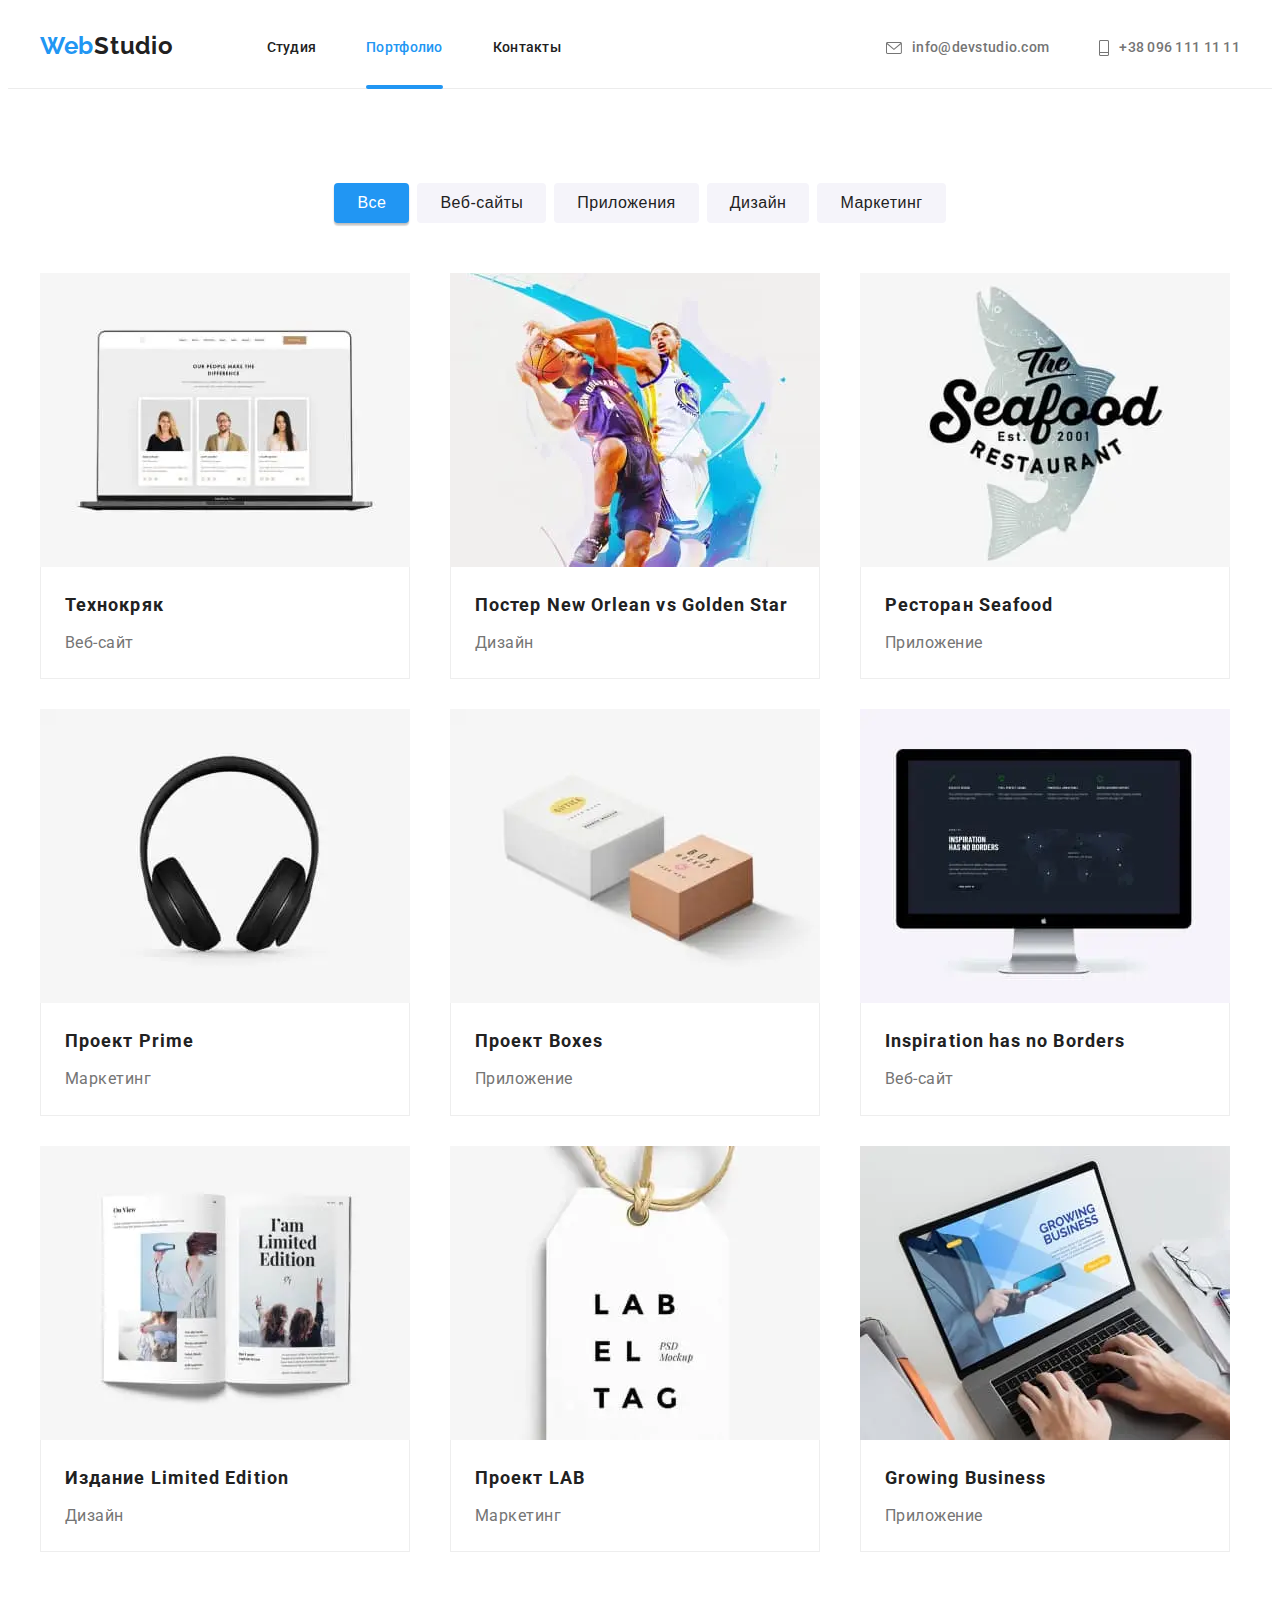
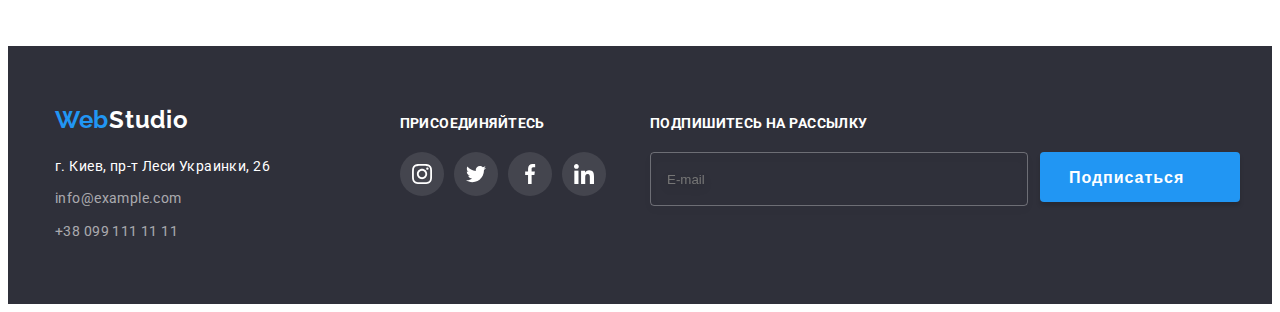
==== commit 7c75de48: "header +" ====
--- a/portfolio.html
+++ b/portfolio.html
@@ -16,7 +16,7 @@
 
 <body>
     <!-- HEADER -->
-    <!-- <header class="header">
+    <header class="header">
         <div class="container header__container">
             <nav class="header-nav">
                 <a lang="en" class="link-decoration logo logo--in-header" href="./index.html">Web<span
@@ -46,7 +46,7 @@
                         +38 096 111 11 11</a></li>
             </ul>
         </div>
-    </header> -->
+    </header>
     <!-- MAIN -->
     <main>
         <section class="section">
--- a/css/portfolio.min.css
+++ b/css/portfolio.min.css
@@ -1,2 +1,2 @@
-:root{--main-text-color: #757575;--secondary-text-color: #212121;--accent-text-color: #2196f3;--white-text-color: #ffffff;--footer-bg-color: #2f303a;--footer-contact-text-color: rgba(255, 255, 255, 0.6);--portfolio-btn-color: #f5f4fa}.visually-hidden{position:absolute;width:1px;height:1px;margin:-1px;border:0;padding:0;white-space:nowrap;clip-path:inset(100%);clip:rect(0 0 0 0);overflow:hidden}h1,h2,h3,h4,h5,h6,p{margin:0}ul,ol{margin:0;padding:0;list-style-type:none}img{display:block}.list{list-style:none}.address{font-style:normal}body{color:var(--main-text-color);font-family:"Roboto", sans-serif;font-weight:400}h2,h3{color:var(--secondary-text-color)}.link-decoration{text-decoration:none;font-family:inherit}.link-flex{display:flex;align-items:center}.container{padding-left:15px;padding-right:15px;margin-left:auto;margin-right:auto}@media screen and (min-width: 480px){.container{width:480px}}@media screen and (min-width: 768px){.container{width:768px}}@media screen and (min-width: 1200px){.container{width:1200px}}.section{padding-top:60px;padding-bottom:60px}@media screen and (min-width: 1200px){.section{padding-top:94px;padding-bottom:94px}}.logo{font-family:"Raleway", sans-serif;font-weight:700;font-size:24px;line-height:1.17;letter-spacing:0.03em;color:var(--accent-text-color)}.logo--dark{color:var(--secondary-text-color)}.logo-light{color:var(--white-text-color)}.logo--in-header{padding-top:24px;padding-bottom:24px;margin-right:93px}.header{border-bottom:1px solid #ececec}.header-nav,.header__container,.header-nav__list,.header-contact,.header-nav__item,.header-contact__item{display:flex}.header-nav__link,.header-contact__link{font-weight:500;font-size:14px;line-height:1.14;letter-spacing:0.02em;color:var(--secondary-text-color);transition:color 250ms cubic-bezier(0.4, 0, 0.2, 1)}.header-nav__link,.header-contact__link{padding-top:32px;padding-bottom:32px;text-align:center}.header-nav__link:hover,.header-nav__link:focus,.header-contact__link:hover,.header-contact__link:focus{color:var(--accent-text-color)}.header-contact--text-color{color:var(--main-text-color)}.header-nav__item,.header-contact__item{position:relative}.header-nav__item:not(:last-child),.header-contact__item:not(:last-child){margin-right:50px}.header-contact{margin-left:auto}.header-contact--icon{margin-right:10px;fill:currentColor}.header-contact__link:hover .header-contact--icon,.header-contact__link:focus .header-contact--icon{fill:var(--accent-text-color)}.header-nav__item--accent{color:var(--accent-text-color)}.header-nav__item--accent::after{content:"";position:absolute;bottom:-1px;left:0;height:4px;width:100%;background:var(--accent-text-color);border-radius:2px}.footer{padding-top:60px;padding-bottom:60px;background-color:var(--footer-bg-color)}.footer-container{text-align:center}@media screen and (min-width: 1200px){.footer-container{display:flex;align-items:baseline;justify-content:space-between;text-align:start}}@media screen and (min-width: 768px){.address-join--position{display:flex;justify-content:space-around;align-items:baseline}}.address-container{padding-left:15px;padding-right:15px}.address{margin-top:20px}@media screen and (max-width: 1199px){.address{margin-bottom:60px}}@media screen and (min-width: 1200px){.address{margin-right:70px}}.address li:not(:last-child){margin-bottom:9px}.address__map-text{font-size:14px;line-height:1.71;letter-spacing:0.03em;color:var(--white-text-color);transition:color 250ms cubic-bezier(0.4, 0, 0.2, 1)}.address__contact-text{font-weight:400;font-size:14px;line-height:1.71;letter-spacing:0.03em;color:var(--footer-contact-text-color);transition:color 250ms cubic-bezier(0.4, 0, 0.2, 1)}.address__map-text:hover,.address__map-text:focus,.address__contact-text:hover,.address__contact-text:focus{color:var(--accent-text-color)}.join{width:206px;height:80px}@media screen and (max-width: 767px){.join{margin:0 auto 60px}}.join__title{margin-bottom:20px;font-weight:700;font-size:14px;line-height:1.14;letter-spacing:0.03em;text-transform:uppercase;color:#ffffff}.join-list{display:flex;justify-content:space-between}.join-list__item{width:44px;height:44px}.join-list__link{display:flex;justify-content:center;align-items:center;width:100%;height:100%;background-color:rgba(255,255,255,0.1);border-radius:50%;transition:background-color 250ms cubic-bezier(0.4, 0, 0.2, 1)}.join-list__link:hover,.join-list__link:focus{background-color:var(--accent-text-color)}.join-list__icon{fill:var(--white-text-color)}.submit__tytle{display:block;margin-bottom:20px;font-weight:700;font-size:14px;line-height:1.14;letter-spacing:0.03em;text-transform:uppercase;color:var(--white-text-color)}@media screen and (max-width: 1199px){.submit__form{max-width:450px}}@media screen and (min-width: 768px){.submit__form{margin:0 auto}}@media screen and (min-width: 1200px){.submit__form{display:flex}}.submit__input{width:100%;height:50px;padding-left:16px;margin-right:12px;margin-bottom:20px;background-color:transparent;color:var(--white-text-color);transition:border 250ms cubic-bezier(0.4, 0, 0.2, 1);border:1px solid rgba(255,255,255,0.3);filter:drop-shadow(0px 4px 4px rgba(0,0,0,0.15));border-radius:4px}@media screen and (min-width: 1200px){.submit__input{width:358px}}.submit__input:focus{border:1px solid var(--accent-text-color);outline:none}.submit__btn{width:200px;height:50px;padding:10px 28px;cursor:pointer;background-color:var(--accent-text-color);border:1px solid transparent;box-shadow:0px 4px 4px rgba(0,0,0,0.15);border-radius:4px}.submit__btn--tytle{font-weight:700;font-size:16px;line-height:1.87;display:flex;align-items:center;text-align:center;letter-spacing:0.06em;color:var(--white-text-color)}.submit__btn--tytle::after{content:"";width:24px;height:24px;margin-left:10px;background-image:url(../images/svg/send.svg);background-repeat:no-repeat;background-size:contain}.portfolio-filter{justify-content:center;display:flex;margin-bottom:50px}@media screen and (max-width: 767px){.portfolio-filter{flex-wrap:wrap;justify-content:unset}}.portfolio-filter__item:not(:last-child){margin-right:8px}@media screen and (max-width: 767px){.portfolio-filter__item:nth-child(-n+3){margin-bottom:15px}}.portfolio-filter__btn{padding:6px 22px;font-weight:500;font-size:16px;line-height:1.62;text-align:center;letter-spacing:0.03em;color:var(--secondary-text-color);cursor:pointer;background-color:var(--portfolio-btn-color);border-radius:4px;border:1px solid transparent;box-shadow:0 0 0 transparent;transition:background-color 250ms cubic-bezier(0.4, 0, 0.2, 1),color 250ms cubic-bezier(0.4, 0, 0.2, 1),box-shadow 250ms cubic-bezier(0.4, 0, 0.2, 1)}.portfolio-filter__btn:hover,.portfolio-filter__btn:focus{background-color:var(--accent-text-color);color:var(--white-text-color);outline:none;box-shadow:0px 3px 1px rgba(0,0,0,0.1),0px 1px 2px rgba(0,0,0,0.08),0px 2px 2px rgba(0,0,0,0.12)}.portfolio-filter__btn--accent{background-color:var(--accent-text-color);color:var(--white-text-color);box-shadow:0px 3px 1px rgba(0,0,0,0.1),0px 1px 2px rgba(0,0,0,0.08),0px 2px 2px rgba(0,0,0,0.12)}@media screen and (min-width: 768px){.portfolio-card{display:flex;flex-wrap:wrap;margin-left:-30px;margin-top:-30px}}@media screen and (max-width: 767px){.picture__portfolio-card{width:100%}}@media screen and (max-width: 767px){.portfolio-card__item{margin-bottom:40px}}@media screen and (min-width: 768px){.portfolio-card__item{flex-basis:calc(100% / 2 - 30px);margin-left:30px;margin-top:30px}}.portfolio-card__link{display:block;text-decoration:none;font-family:inherit;box-shadow:0 0 0 inherit;transition:box-shadow 250ms cubic-bezier(0.4, 0, 0.2, 1)}.portfolio-card__link:hover,.portfolio-card__link:focus{box-shadow:0px 1px 1px rgba(0,0,0,0.12),0px 4px 4px rgba(0,0,0,0.06),1px 4px 6px rgba(0,0,0,0.16)}.card-description{padding:20px 24px;border:1px solid #eeeeee;border-top:transparent}.card-description__title{margin-bottom:4px;font-size:18px;line-height:2;letter-spacing:0.06em}.card-description__text{font-size:16px;line-height:1.97;letter-spacing:0.03em;color:var(--main-text-color)}.thumb{position:relative;overflow:hidden}.overlay{position:absolute;left:0;top:0;height:100%;width:100%;transform:translateY(100%);background-color:var(--accent-text-color);transition:background-color 250ms cubic-bezier(0.4, 0, 0.2, 1),transform 250ms cubic-bezier(0.4, 0, 0.2, 1)}.portfolio-card a:hover .overlay,.portfolio-card a:focus .overlay{background-color:rgba(33,150,243,0.9);transform:translateY(0)}.overlay__text{padding:63px 24px;overflow:auto;font-weight:400;font-size:18px;line-height:1.56;letter-spacing:0.03em;color:var(--white-text-color)}
+:root{--main-text-color: #757575;--secondary-text-color: #212121;--accent-text-color: #2196f3;--white-text-color: #ffffff;--footer-bg-color: #2f303a;--footer-contact-text-color: rgba(255, 255, 255, 0.6);--portfolio-btn-color: #f5f4fa}.visually-hidden{position:absolute;width:1px;height:1px;margin:-1px;border:0;padding:0;white-space:nowrap;clip-path:inset(100%);clip:rect(0 0 0 0);overflow:hidden}h1,h2,h3,h4,h5,h6,p{margin:0}ul,ol{margin:0;padding:0;list-style-type:none}img{display:block}.list{list-style:none}.address{font-style:normal}body{color:var(--main-text-color);font-family:"Roboto", sans-serif;font-weight:400}h2,h3{color:var(--secondary-text-color)}.link-decoration{text-decoration:none;font-family:inherit}.link-flex{display:flex;align-items:center}.container{padding-left:15px;padding-right:15px;margin-left:auto;margin-right:auto}@media screen and (min-width: 480px){.container{width:480px}}@media screen and (min-width: 768px){.container{width:768px}}@media screen and (min-width: 1200px){.container{width:1200px}}.section{padding-top:60px;padding-bottom:60px}@media screen and (min-width: 1200px){.section{padding-top:94px;padding-bottom:94px}}.logo{font-family:"Raleway", sans-serif;font-weight:700;font-size:24px;line-height:1.17;letter-spacing:0.03em;color:var(--accent-text-color)}.logo--dark{color:var(--secondary-text-color)}.logo-light{color:var(--white-text-color)}.logo--in-header{padding-top:24px;padding-bottom:24px;margin-right:93px}.header{border-bottom:1px solid #ececec}.header-navigation,.header-nav,.header__container,.header-nav__list,.header-contact,.header-nav__item,.header-contact__item{display:flex}@media screen and (min-width: 768px){.header-nav{margin-right:84px}}@media screen and (min-width: 1200px){.header-nav{margin-right:unset}}@media screen and (max-width: 767px){.header-nav,.header-contact{display:none}.header-container{position:relative}}@media screen and (min-width: 768px){.mobile-menu__button{display:none}}.mobile-menu__button{width:40px;height:40px;position:absolute;right:10px;top:10px;background-color:#fff;border:1px solid #fff}.mobile-menu__button:hover,.mobile-menu__button:focus{fill:var(--accent-text-color)}.header-nav__link,.header-contact__link{font-weight:500;font-size:14px;line-height:1.14;letter-spacing:0.02em;color:var(--secondary-text-color);transition:color 250ms cubic-bezier(0.4, 0, 0.2, 1)}.header-nav__link,.header-contact__link{padding-top:32px;padding-bottom:32px;text-align:center}@media screen and (max-width: 1199px){.header-contact__link{padding-top:0;padding-bottom:0}}@media screen and (max-width: 1199px){.header-contact__item:first-child{margin-top:21px;margin-bottom:10px}}.header-nav__link:hover,.header-nav__link:focus,.header-contact__link:hover,.header-contact__link:focus{color:var(--accent-text-color)}.header-contact--text-color{color:var(--main-text-color)}.header-nav__item,.header-contact__item{position:relative}.header-nav__item:not(:last-child),.header-contact__item:not(:last-child){margin-right:50px}.header-contact{margin-left:auto}@media screen and (min-width: 768px){.header-contact{flex-direction:column}}@media screen and (min-width: 1200px){.header-contact{flex-direction:unset}}.header-contact--icon{margin-right:10px;fill:currentColor}.header-contact__link:hover .header-contact--icon,.header-contact__link:focus .header-contact--icon{fill:var(--accent-text-color)}.header-nav__item--accent{color:var(--accent-text-color)}.header-nav__item--accent::after{content:"";position:absolute;bottom:-1px;left:0;height:4px;width:100%;background:var(--accent-text-color);border-radius:2px}.footer{padding-top:60px;padding-bottom:60px;background-color:var(--footer-bg-color)}.footer-container{text-align:center}@media screen and (min-width: 1200px){.footer-container{display:flex;align-items:baseline;justify-content:space-between;text-align:start}}@media screen and (min-width: 768px){.address-join--position{display:flex;justify-content:space-around;align-items:baseline}}.address-container{padding-left:15px;padding-right:15px}.address{margin-top:20px}@media screen and (max-width: 1199px){.address{margin-bottom:60px}}@media screen and (min-width: 1200px){.address{margin-right:70px}}.address li:not(:last-child){margin-bottom:9px}.address__map-text{font-size:14px;line-height:1.71;letter-spacing:0.03em;color:var(--white-text-color);transition:color 250ms cubic-bezier(0.4, 0, 0.2, 1)}.address__contact-text{font-weight:400;font-size:14px;line-height:1.71;letter-spacing:0.03em;color:var(--footer-contact-text-color);transition:color 250ms cubic-bezier(0.4, 0, 0.2, 1)}.address__map-text:hover,.address__map-text:focus,.address__contact-text:hover,.address__contact-text:focus{color:var(--accent-text-color)}.join{width:206px;height:80px}@media screen and (max-width: 767px){.join{margin:0 auto 60px}}.join__title{margin-bottom:20px;font-weight:700;font-size:14px;line-height:1.14;letter-spacing:0.03em;text-transform:uppercase;color:#ffffff}.join-list{display:flex;justify-content:space-between}.join-list__item{width:44px;height:44px}.join-list__link{display:flex;justify-content:center;align-items:center;width:100%;height:100%;background-color:rgba(255,255,255,0.1);border-radius:50%;transition:background-color 250ms cubic-bezier(0.4, 0, 0.2, 1)}.join-list__link:hover,.join-list__link:focus{background-color:var(--accent-text-color)}.join-list__icon{fill:var(--white-text-color)}.submit__tytle{display:block;margin-bottom:20px;font-weight:700;font-size:14px;line-height:1.14;letter-spacing:0.03em;text-transform:uppercase;color:var(--white-text-color)}@media screen and (max-width: 1199px){.submit__form{max-width:450px}}@media screen and (min-width: 768px){.submit__form{margin:0 auto}}@media screen and (min-width: 1200px){.submit__form{display:flex}}.submit__input{width:100%;height:50px;padding-left:16px;margin-right:12px;margin-bottom:20px;background-color:transparent;color:var(--white-text-color);transition:border 250ms cubic-bezier(0.4, 0, 0.2, 1);border:1px solid rgba(255,255,255,0.3);filter:drop-shadow(0px 4px 4px rgba(0,0,0,0.15));border-radius:4px}@media screen and (min-width: 1200px){.submit__input{width:358px}}.submit__input:focus{border:1px solid var(--accent-text-color);outline:none}.submit__btn{width:200px;height:50px;padding:10px 28px;cursor:pointer;background-color:var(--accent-text-color);border:1px solid transparent;box-shadow:0px 4px 4px rgba(0,0,0,0.15);border-radius:4px}.submit__btn--tytle{font-weight:700;font-size:16px;line-height:1.87;display:flex;align-items:center;text-align:center;letter-spacing:0.06em;color:var(--white-text-color)}.submit__btn--tytle::after{content:"";width:24px;height:24px;margin-left:10px;background-image:url(../images/svg/send.svg);background-repeat:no-repeat;background-size:contain}.portfolio-filter{justify-content:center;display:flex;margin-bottom:50px}@media screen and (max-width: 767px){.portfolio-filter{flex-wrap:wrap;justify-content:unset}}.portfolio-filter__item:not(:last-child){margin-right:8px}@media screen and (max-width: 767px){.portfolio-filter__item:nth-child(-n+3){margin-bottom:15px}}.portfolio-filter__btn{padding:6px 22px;font-weight:500;font-size:16px;line-height:1.62;text-align:center;letter-spacing:0.03em;color:var(--secondary-text-color);cursor:pointer;background-color:var(--portfolio-btn-color);border-radius:4px;border:1px solid transparent;box-shadow:0 0 0 transparent;transition:background-color 250ms cubic-bezier(0.4, 0, 0.2, 1),color 250ms cubic-bezier(0.4, 0, 0.2, 1),box-shadow 250ms cubic-bezier(0.4, 0, 0.2, 1)}.portfolio-filter__btn:hover,.portfolio-filter__btn:focus{background-color:var(--accent-text-color);color:var(--white-text-color);outline:none;box-shadow:0px 3px 1px rgba(0,0,0,0.1),0px 1px 2px rgba(0,0,0,0.08),0px 2px 2px rgba(0,0,0,0.12)}.portfolio-filter__btn--accent{background-color:var(--accent-text-color);color:var(--white-text-color);box-shadow:0px 3px 1px rgba(0,0,0,0.1),0px 1px 2px rgba(0,0,0,0.08),0px 2px 2px rgba(0,0,0,0.12)}@media screen and (min-width: 768px){.portfolio-card{display:flex;flex-wrap:wrap;margin-left:-30px;margin-top:-30px}}@media screen and (max-width: 767px){.picture__portfolio-card{width:100%}}@media screen and (max-width: 767px){.portfolio-card__item{margin-bottom:40px}}@media screen and (min-width: 768px){.portfolio-card__item{display:flex;flex-basis:calc(100% / 2 - 30px);margin-left:30px;margin-top:30px}}@media screen and (min-width: 1200px){.portfolio-card__item{flex-basis:calc(100% / 3 - 30px)}}.portfolio-card__link{display:block;text-decoration:none;font-family:inherit;box-shadow:0 0 0 inherit;transition:box-shadow 250ms cubic-bezier(0.4, 0, 0.2, 1)}@media screen and (min-width: 768px){.portfolio-card__link{display:flex;flex-direction:column}}.portfolio-card__link:hover,.portfolio-card__link:focus{box-shadow:0px 1px 1px rgba(0,0,0,0.12),0px 4px 4px rgba(0,0,0,0.06),1px 4px 6px rgba(0,0,0,0.16)}.card-description{padding:20px 24px;border:1px solid #eeeeee;border-top:transparent}@media screen and (min-width: 768px){.card-description{flex-grow:1}}.card-description__title{margin-bottom:4px;font-size:18px;line-height:2;letter-spacing:0.06em}.card-description__text{font-size:16px;line-height:1.97;letter-spacing:0.03em;color:var(--main-text-color)}.thumb{position:relative;overflow:hidden}.overlay{position:absolute;left:0;top:0;height:100%;width:100%;transform:translateY(100%);background-color:var(--accent-text-color);transition:background-color 250ms cubic-bezier(0.4, 0, 0.2, 1),transform 250ms cubic-bezier(0.4, 0, 0.2, 1)}.portfolio-card a:hover .overlay,.portfolio-card a:focus .overlay{background-color:rgba(33,150,243,0.9);transform:translateY(0)}.overlay__text{padding:63px 24px;overflow:auto;font-weight:400;font-size:18px;line-height:1.56;letter-spacing:0.03em;color:var(--white-text-color)}
 /*# sourceMappingURL=portfolio.min.css.map */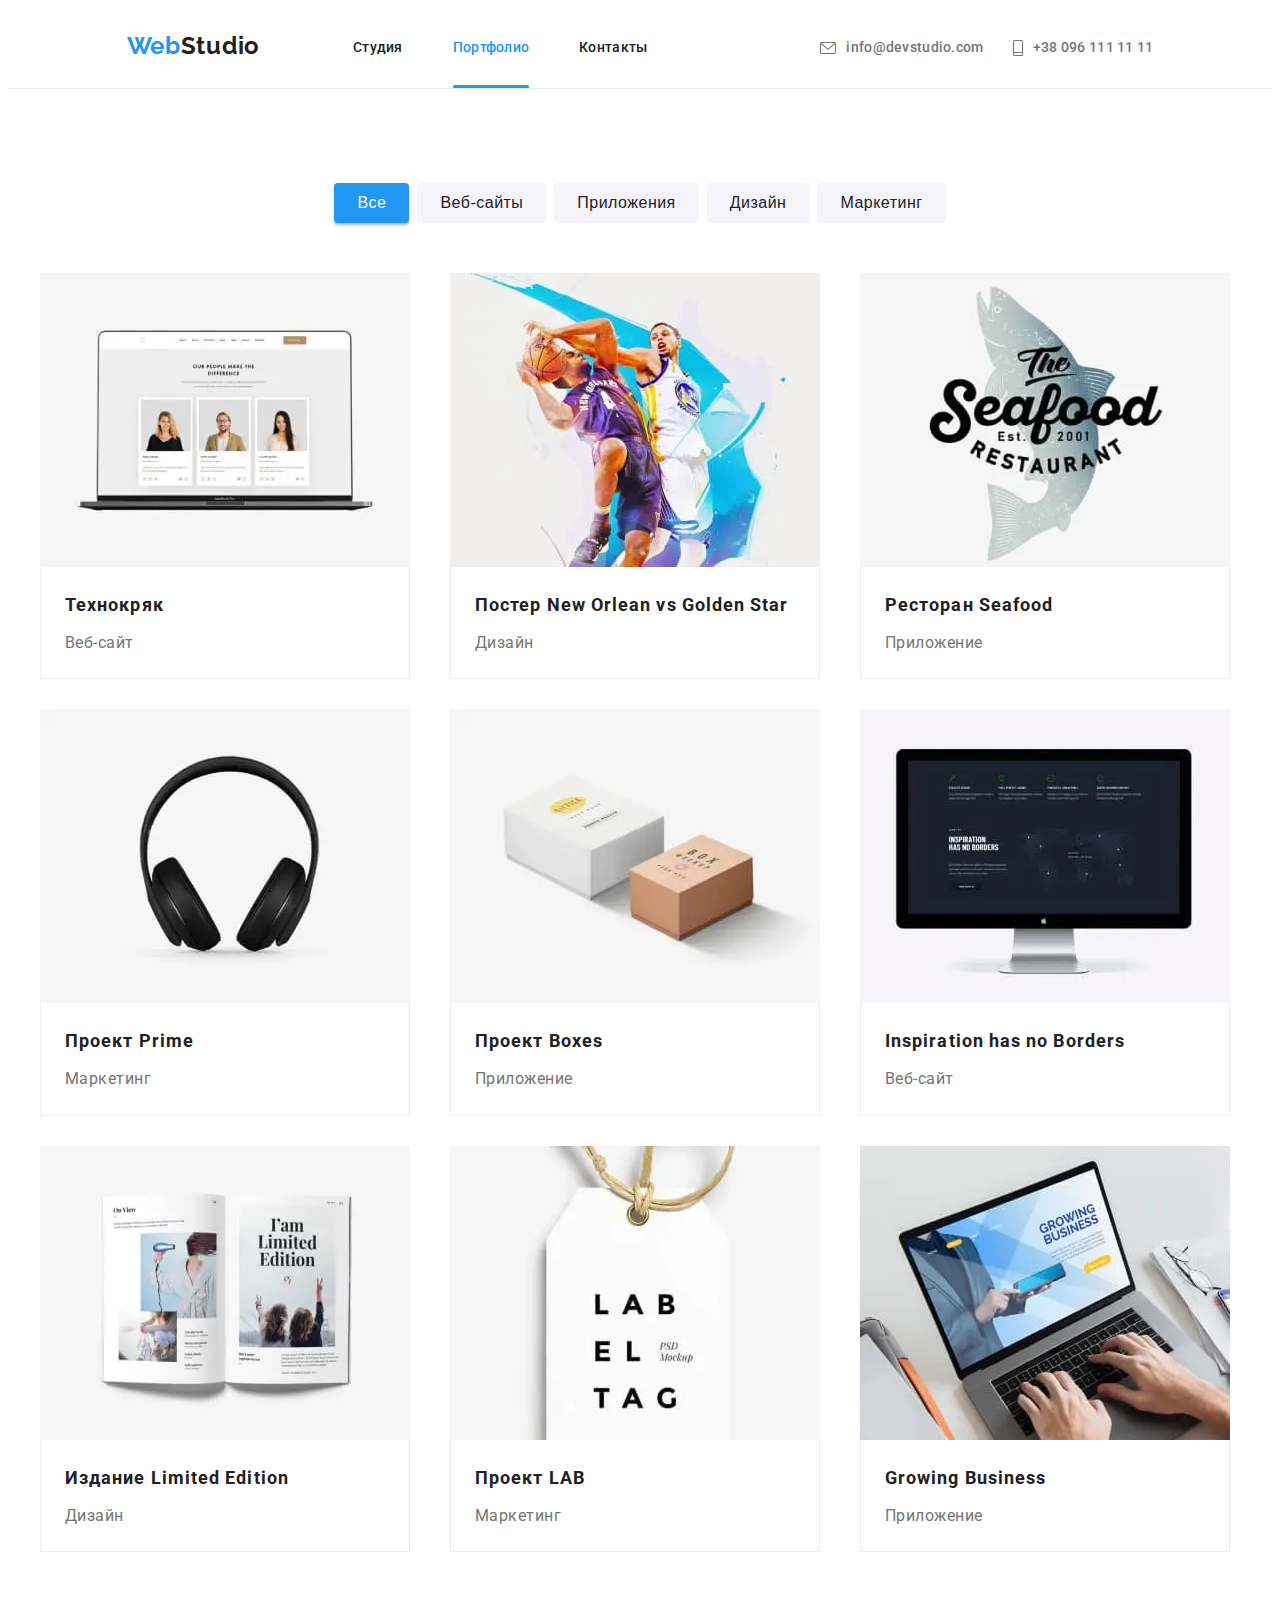
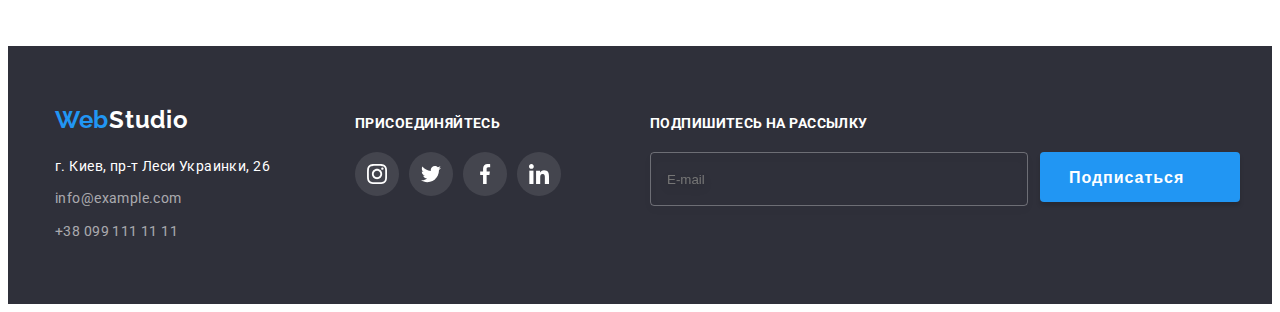
==== commit 370833fb: "99.3%" ====
--- a/portfolio.html
+++ b/portfolio.html
@@ -18,11 +18,17 @@
     <!-- HEADER -->
     <header class="header">
         <div class="container header__container">
-            <nav class="header-nav">
+            <nav class="header-navigation">
+                <button type="button" class="mobile-menu__button" data-menu-button>
+                    <svg width="24" height="16">
+                        <use href="./images/icon.svg#icon-menu"></use>
+                    </svg>
+                </button>
+
                 <a lang="en" class="link-decoration logo logo--in-header" href="./index.html">Web<span
                         class="logo--dark">Studio</span></a>
                 <ul class="header-nav">
-                    <li class="header-nav__item"><a class="link-decoration header-nav__link"
+                    <li class="header-nav__item"><a class="link-decoration header-nav__link "
                             href="./index.html">Студия</a></li>
                     <li class="header-nav__item"><a class="link-decoration header-nav__link header-nav__item--accent"
                             href="./portfolio.html">Портфолио</a></li>
@@ -46,6 +52,50 @@
                         +38 096 111 11 11</a></li>
             </ul>
         </div>
+    
+        <div class="mobile-menu" data-menu>
+            <button class="mobile-menu__close-btn" type="button" data-menu-close>
+                <svg class="modal__close-icon" width="32" height="32">
+                    <use href="./images/icon.svg#icon-close"></use>
+                </svg>
+            </button>
+            <ul class="mobile-menu__nav">
+                <li class="mobile-menu__nav-item">
+                    <a class="mobile-menu__nav-link link-decoration" href="./index.html">Студия</a>
+                </li>
+                <li class="mobile-menu__nav-item">
+                    <a class="mobile-menu__nav-link link-decoration" href="./portfolio.html">Портфолио</a>
+                </li>
+                <li class="mobile-menu__nav-item">
+                    <a class="mobile-menu__nav-link link-decoration" href="">Контакты</a>
+                </li>
+            </ul>
+            <div class="mobile-menu__contact-and-social">
+                <ul class="mobile-menu__contact">
+                    <li class="mobile-menu__contact-item">
+                        <a class="mobile-menu__contact-link link-decoration" href="tel:+380961111111">+38 096 111 11 11</a>
+                    </li>
+                    <li class="mobile-menu__contact-item">
+                        <a class="mobile-menu__contact-link link-decoration"
+                            href="mailto:info@devstudio.com">info@devstudio.com</a>
+                    </li>
+                </ul>
+                <ul class="mobile-menu__social">
+                    <li class="mobile-menu__social-item">
+                        <a class="mobile-menu__social-link link-decoration" href="">Instagram</a>
+                    </li>
+                    <li class="mobile-menu__social-item">
+                        <a class="mobile-menu__social-link link-decoration" href="">Twitter</a>
+                    </li>
+                    <li class="mobile-menu__social-item">
+                        <a class="mobile-menu__social-link link-decoration" href="">Facebook</a>
+                    </li>
+                    <li class="mobile-menu__social-item">
+                        <a class="mobile-menu__social-link link-decoration" href="">LinkedIn</a>
+                    </li>
+                </ul>
+            </div>
+        </div>
     </header>
     <!-- MAIN -->
     <main>
@@ -358,51 +408,55 @@
     <!-- FOOTER -->
     <footer class="footer">
         <div class="container footer-container">
-            <div class="address-container">
-                <a lang="en" class="link-decoration logo" href="./index.html">Web<span class="logo-light">Studio</span></a>
-                <address class="address">
-                    <ul>
-                        <li><a class="link-decoration address__map-text" href="https://goo.gl/maps/1fz9XVwSa68mjQCN8"
-                                target="_blank" rel="noopener noreferrer">г. Киев, пр-т Леси Украинки, 26</a></li>
-                        <li><a class="link-decoration address__contact-text"
-                                href="mailto:info@example.com">info@example.com</a></li>
-                        <li><a class="link-decoration address__contact-text" href="tel:+380991111111">+38 099 111 11 11</a>
+            <div class="address-join--position">
+                <div class="address-container">
+                    <a lang="en" class="link-decoration logo" href="./index.html">Web<span
+                            class="logo-light">Studio</span></a>
+                    <address class="address">
+                        <ul>
+                            <li><a class="link-decoration address__map-text" href="https://goo.gl/maps/1fz9XVwSa68mjQCN8"
+                                    target="_blank" rel="noopener noreferrer">г. Киев, пр-т Леси Украинки, 26</a></li>
+                            <li><a class="link-decoration address__contact-text"
+                                    href="mailto:info@example.com">info@example.com</a>
+                            </li>
+                            <li><a class="link-decoration address__contact-text" href="tel:+380991111111">+38 099 111 11
+                                    11</a></li>
+                        </ul>
+                    </address>
+                </div>
+                <div class="join">
+                    <p class="join__title">Присоединяйтесь</p>
+                    <ul class="join-list">
+                        <li class="join-list__item">
+                            <a class="join-list__link" href="">
+                                <svg class="join-list__icon" width="20" height="20">
+                                    <use href="./images/icon.svg#icon-instagram"></use>
+                                </svg>
+                            </a>
+                        </li>
+                        <li class="join-list__item">
+                            <a class="join-list__link" href="">
+                                <svg class="join-list__icon" width="20" height="20">
+                                    <use href="./images/icon.svg#icon-twitter"></use>
+                                </svg>
+                            </a>
+                        </li>
+                        <li class="join-list__item">
+                            <a class="join-list__link" href="">
+                                <svg class="join-list__icon" width="20" height="20">
+                                    <use href="./images/icon.svg#icon-facebook"></use>
+                                </svg>
+                            </a>
+                        </li>
+                        <li class="join-list__item">
+                            <a class="join-list__link" href="">
+                                <svg class="join-list__icon" width="20" height="20">
+                                    <use href="./images/icon.svg#icon-linkedin"></use>
+                                </svg>
+                            </a>
                         </li>
                     </ul>
-                </address>
-            </div>
-            <div class="join">
-                <p class="join__title">Присоединяйтесь</p>
-                <ul class="join-list">
-                    <li class="join-list__item">
-                        <a class="join-list__link" href="">
-                            <svg class="join-list__icon" width="20" height="20">
-                                <use href="./images/icon.svg#icon-instagram"></use>
-                            </svg>
-                        </a>
-                    </li>
-                    <li class="join-list__item">
-                        <a class="join-list__link" href="">
-                            <svg class="join-list__icon" width="20" height="20">
-                                <use href="./images/icon.svg#icon-twitter"></use>
-                            </svg>
-                        </a>
-                    </li>
-                    <li class="join-list__item">
-                        <a class="join-list__link" href="">
-                            <svg class="join-list__icon" width="20" height="20">
-                                <use href="./images/icon.svg#icon-facebook"></use>
-                            </svg>
-                        </a>
-                    </li>
-                    <li class="join-list__item">
-                        <a class="join-list__link" href="">
-                            <svg class="join-list__icon" width="20" height="20">
-                                <use href="./images/icon.svg#icon-linkedin"></use>
-                            </svg>
-                        </a>
-                    </li>
-                </ul>
+                </div>
             </div>
     
             <div class="submit">
@@ -415,5 +469,7 @@
     
         </div>
     </footer>
+
+    <script src="./js/mobile-menu.js"></script>
 </body>
 </html>--- a/css/portfolio.min.css
+++ b/css/portfolio.min.css
@@ -1,2 +1,2 @@
-:root{--main-text-color: #757575;--secondary-text-color: #212121;--accent-text-color: #2196f3;--white-text-color: #ffffff;--footer-bg-color: #2f303a;--footer-contact-text-color: rgba(255, 255, 255, 0.6);--portfolio-btn-color: #f5f4fa}.visually-hidden{position:absolute;width:1px;height:1px;margin:-1px;border:0;padding:0;white-space:nowrap;clip-path:inset(100%);clip:rect(0 0 0 0);overflow:hidden}h1,h2,h3,h4,h5,h6,p{margin:0}ul,ol{margin:0;padding:0;list-style-type:none}img{display:block}.list{list-style:none}.address{font-style:normal}body{color:var(--main-text-color);font-family:"Roboto", sans-serif;font-weight:400}h2,h3{color:var(--secondary-text-color)}.link-decoration{text-decoration:none;font-family:inherit}.link-flex{display:flex;align-items:center}.container{padding-left:15px;padding-right:15px;margin-left:auto;margin-right:auto}@media screen and (min-width: 480px){.container{width:480px}}@media screen and (min-width: 768px){.container{width:768px}}@media screen and (min-width: 1200px){.container{width:1200px}}.section{padding-top:60px;padding-bottom:60px}@media screen and (min-width: 1200px){.section{padding-top:94px;padding-bottom:94px}}.logo{font-family:"Raleway", sans-serif;font-weight:700;font-size:24px;line-height:1.17;letter-spacing:0.03em;color:var(--accent-text-color)}.logo--dark{color:var(--secondary-text-color)}.logo-light{color:var(--white-text-color)}.logo--in-header{padding-top:24px;padding-bottom:24px;margin-right:93px}.header{border-bottom:1px solid #ececec}.header-navigation,.header-nav,.header__container,.header-nav__list,.header-contact,.header-nav__item,.header-contact__item{display:flex}@media screen and (min-width: 768px){.header-nav{margin-right:84px}}@media screen and (min-width: 1200px){.header-nav{margin-right:unset}}@media screen and (max-width: 767px){.header-nav,.header-contact{display:none}.header-container{position:relative}}@media screen and (min-width: 768px){.mobile-menu__button{display:none}}.mobile-menu__button{width:40px;height:40px;position:absolute;right:10px;top:10px;background-color:#fff;border:1px solid #fff}.mobile-menu__button:hover,.mobile-menu__button:focus{fill:var(--accent-text-color)}.header-nav__link,.header-contact__link{font-weight:500;font-size:14px;line-height:1.14;letter-spacing:0.02em;color:var(--secondary-text-color);transition:color 250ms cubic-bezier(0.4, 0, 0.2, 1)}.header-nav__link,.header-contact__link{padding-top:32px;padding-bottom:32px;text-align:center}@media screen and (max-width: 1199px){.header-contact__link{padding-top:0;padding-bottom:0}}@media screen and (max-width: 1199px){.header-contact__item:first-child{margin-top:21px;margin-bottom:10px}}.header-nav__link:hover,.header-nav__link:focus,.header-contact__link:hover,.header-contact__link:focus{color:var(--accent-text-color)}.header-contact--text-color{color:var(--main-text-color)}.header-nav__item,.header-contact__item{position:relative}.header-nav__item:not(:last-child),.header-contact__item:not(:last-child){margin-right:50px}.header-contact{margin-left:auto}@media screen and (min-width: 768px){.header-contact{flex-direction:column}}@media screen and (min-width: 1200px){.header-contact{flex-direction:unset}}.header-contact--icon{margin-right:10px;fill:currentColor}.header-contact__link:hover .header-contact--icon,.header-contact__link:focus .header-contact--icon{fill:var(--accent-text-color)}.header-nav__item--accent{color:var(--accent-text-color)}.header-nav__item--accent::after{content:"";position:absolute;bottom:-1px;left:0;height:4px;width:100%;background:var(--accent-text-color);border-radius:2px}.footer{padding-top:60px;padding-bottom:60px;background-color:var(--footer-bg-color)}.footer-container{text-align:center}@media screen and (min-width: 1200px){.footer-container{display:flex;align-items:baseline;justify-content:space-between;text-align:start}}@media screen and (min-width: 768px){.address-join--position{display:flex;justify-content:space-around;align-items:baseline}}.address-container{padding-left:15px;padding-right:15px}.address{margin-top:20px}@media screen and (max-width: 1199px){.address{margin-bottom:60px}}@media screen and (min-width: 1200px){.address{margin-right:70px}}.address li:not(:last-child){margin-bottom:9px}.address__map-text{font-size:14px;line-height:1.71;letter-spacing:0.03em;color:var(--white-text-color);transition:color 250ms cubic-bezier(0.4, 0, 0.2, 1)}.address__contact-text{font-weight:400;font-size:14px;line-height:1.71;letter-spacing:0.03em;color:var(--footer-contact-text-color);transition:color 250ms cubic-bezier(0.4, 0, 0.2, 1)}.address__map-text:hover,.address__map-text:focus,.address__contact-text:hover,.address__contact-text:focus{color:var(--accent-text-color)}.join{width:206px;height:80px}@media screen and (max-width: 767px){.join{margin:0 auto 60px}}.join__title{margin-bottom:20px;font-weight:700;font-size:14px;line-height:1.14;letter-spacing:0.03em;text-transform:uppercase;color:#ffffff}.join-list{display:flex;justify-content:space-between}.join-list__item{width:44px;height:44px}.join-list__link{display:flex;justify-content:center;align-items:center;width:100%;height:100%;background-color:rgba(255,255,255,0.1);border-radius:50%;transition:background-color 250ms cubic-bezier(0.4, 0, 0.2, 1)}.join-list__link:hover,.join-list__link:focus{background-color:var(--accent-text-color)}.join-list__icon{fill:var(--white-text-color)}.submit__tytle{display:block;margin-bottom:20px;font-weight:700;font-size:14px;line-height:1.14;letter-spacing:0.03em;text-transform:uppercase;color:var(--white-text-color)}@media screen and (max-width: 1199px){.submit__form{max-width:450px}}@media screen and (min-width: 768px){.submit__form{margin:0 auto}}@media screen and (min-width: 1200px){.submit__form{display:flex}}.submit__input{width:100%;height:50px;padding-left:16px;margin-right:12px;margin-bottom:20px;background-color:transparent;color:var(--white-text-color);transition:border 250ms cubic-bezier(0.4, 0, 0.2, 1);border:1px solid rgba(255,255,255,0.3);filter:drop-shadow(0px 4px 4px rgba(0,0,0,0.15));border-radius:4px}@media screen and (min-width: 1200px){.submit__input{width:358px}}.submit__input:focus{border:1px solid var(--accent-text-color);outline:none}.submit__btn{width:200px;height:50px;padding:10px 28px;cursor:pointer;background-color:var(--accent-text-color);border:1px solid transparent;box-shadow:0px 4px 4px rgba(0,0,0,0.15);border-radius:4px}.submit__btn--tytle{font-weight:700;font-size:16px;line-height:1.87;display:flex;align-items:center;text-align:center;letter-spacing:0.06em;color:var(--white-text-color)}.submit__btn--tytle::after{content:"";width:24px;height:24px;margin-left:10px;background-image:url(../images/svg/send.svg);background-repeat:no-repeat;background-size:contain}.portfolio-filter{justify-content:center;display:flex;margin-bottom:50px}@media screen and (max-width: 767px){.portfolio-filter{flex-wrap:wrap;justify-content:unset}}.portfolio-filter__item:not(:last-child){margin-right:8px}@media screen and (max-width: 767px){.portfolio-filter__item:nth-child(-n+3){margin-bottom:15px}}.portfolio-filter__btn{padding:6px 22px;font-weight:500;font-size:16px;line-height:1.62;text-align:center;letter-spacing:0.03em;color:var(--secondary-text-color);cursor:pointer;background-color:var(--portfolio-btn-color);border-radius:4px;border:1px solid transparent;box-shadow:0 0 0 transparent;transition:background-color 250ms cubic-bezier(0.4, 0, 0.2, 1),color 250ms cubic-bezier(0.4, 0, 0.2, 1),box-shadow 250ms cubic-bezier(0.4, 0, 0.2, 1)}.portfolio-filter__btn:hover,.portfolio-filter__btn:focus{background-color:var(--accent-text-color);color:var(--white-text-color);outline:none;box-shadow:0px 3px 1px rgba(0,0,0,0.1),0px 1px 2px rgba(0,0,0,0.08),0px 2px 2px rgba(0,0,0,0.12)}.portfolio-filter__btn--accent{background-color:var(--accent-text-color);color:var(--white-text-color);box-shadow:0px 3px 1px rgba(0,0,0,0.1),0px 1px 2px rgba(0,0,0,0.08),0px 2px 2px rgba(0,0,0,0.12)}@media screen and (min-width: 768px){.portfolio-card{display:flex;flex-wrap:wrap;margin-left:-30px;margin-top:-30px}}@media screen and (max-width: 767px){.picture__portfolio-card{width:100%}}@media screen and (max-width: 767px){.portfolio-card__item{margin-bottom:40px}}@media screen and (min-width: 768px){.portfolio-card__item{display:flex;flex-basis:calc(100% / 2 - 30px);margin-left:30px;margin-top:30px}}@media screen and (min-width: 1200px){.portfolio-card__item{flex-basis:calc(100% / 3 - 30px)}}.portfolio-card__link{display:block;text-decoration:none;font-family:inherit;box-shadow:0 0 0 inherit;transition:box-shadow 250ms cubic-bezier(0.4, 0, 0.2, 1)}@media screen and (min-width: 768px){.portfolio-card__link{display:flex;flex-direction:column}}.portfolio-card__link:hover,.portfolio-card__link:focus{box-shadow:0px 1px 1px rgba(0,0,0,0.12),0px 4px 4px rgba(0,0,0,0.06),1px 4px 6px rgba(0,0,0,0.16)}.card-description{padding:20px 24px;border:1px solid #eeeeee;border-top:transparent}@media screen and (min-width: 768px){.card-description{flex-grow:1}}.card-description__title{margin-bottom:4px;font-size:18px;line-height:2;letter-spacing:0.06em}.card-description__text{font-size:16px;line-height:1.97;letter-spacing:0.03em;color:var(--main-text-color)}.thumb{position:relative;overflow:hidden}.overlay{position:absolute;left:0;top:0;height:100%;width:100%;transform:translateY(100%);background-color:var(--accent-text-color);transition:background-color 250ms cubic-bezier(0.4, 0, 0.2, 1),transform 250ms cubic-bezier(0.4, 0, 0.2, 1)}.portfolio-card a:hover .overlay,.portfolio-card a:focus .overlay{background-color:rgba(33,150,243,0.9);transform:translateY(0)}.overlay__text{padding:63px 24px;overflow:auto;font-weight:400;font-size:18px;line-height:1.56;letter-spacing:0.03em;color:var(--white-text-color)}
+:root{--main-text-color: #757575;--secondary-text-color: #212121;--accent-text-color: #2196f3;--white-text-color: #ffffff;--footer-bg-color: #2f303a;--footer-contact-text-color: rgba(255, 255, 255, 0.6);--portfolio-btn-color: #f5f4fa}.visually-hidden{position:absolute;width:1px;height:1px;margin:-1px;border:0;padding:0;white-space:nowrap;clip-path:inset(100%);clip:rect(0 0 0 0);overflow:hidden}h1,h2,h3,h4,h5,h6,p{margin:0}ul,ol{margin:0;padding:0;list-style-type:none}img{display:block}.list{list-style:none}.address{font-style:normal}body{color:var(--main-text-color);font-family:"Roboto", sans-serif;font-weight:400}h2,h3{color:var(--secondary-text-color)}.link-decoration{text-decoration:none;font-family:inherit}.link-flex{display:flex;align-items:center}.container{padding-left:15px;padding-right:15px;margin-left:auto;margin-right:auto}@media screen and (min-width: 480px){.container{width:480px}}@media screen and (min-width: 768px){.container{width:768px}}@media screen and (min-width: 1200px){.container{width:1200px}}.section{padding-top:60px;padding-bottom:60px}@media screen and (min-width: 1200px){.section{padding-top:94px;padding-bottom:94px}}.logo{font-family:"Raleway", sans-serif;font-weight:700;font-size:24px;line-height:1.17;letter-spacing:0.03em;color:var(--accent-text-color)}.logo--dark{color:var(--secondary-text-color)}.logo-light{color:var(--white-text-color)}.logo--in-header{padding-top:24px;padding-bottom:24px;margin-right:93px}.header{border-bottom:1px solid #ececec;position:relative;overflow:hidden}.header__container{justify-content:space-between}@media screen and (min-width: 1200px){.header__container{justify-content:space-around}}.header-navigation,.header-nav,.header__container,.header-nav__list,.header-contact,.header-nav__item,.header-contact__item{display:flex}.header-nav__link,.header-contact__link{padding-top:32px;padding-bottom:32px;text-align:center;font-weight:500;font-size:14px;line-height:1.14;letter-spacing:0.02em;color:var(--secondary-text-color);transition:color 250ms cubic-bezier(0.4, 0, 0.2, 1)}.header-nav__link:hover,.header-nav__link:focus,.header-contact__link:hover,.header-contact__link:focus{color:var(--accent-text-color)}.header-contact--text-color{color:var(--main-text-color)}.header-nav__item,.header-contact__item{position:relative}@media screen and (min-width: 768px) and (max-width: 1199px){.header-contact{flex-direction:column;justify-content:space-around;padding-top:21px;padding-bottom:21px}}@media screen and (min-width: 1200px){.header-contact{width:333px;flex-direction:unset;justify-content:space-between}}@media screen and (max-width: 1199px){.header-contact__link{padding-top:0;padding-bottom:0}}.header-nav__item:not(:last-child),.header-contact__item:not(:last-child){margin-right:50px}.header-contact .header-contact__item{margin-right:0}.header-contact--icon{margin-right:10px;fill:currentColor}.header-contact__link:hover .header-contact--icon,.header-contact__link:focus .header-contact--icon{fill:var(--accent-text-color)}.header-nav__item--accent{color:var(--accent-text-color)}.header-nav__item--accent::after{content:"";position:absolute;bottom:-1px;left:0;height:4px;width:100%;background:var(--accent-text-color);border-radius:2px}@media screen and (max-width: 767px){.header-nav,.header-contact{display:none}}@media screen and (min-width: 768px){.mobile-menu__button{display:none}}.mobile-menu__button{width:40px;height:40px;position:absolute;right:10px;top:10px;background-color:#fff;border:1px solid #fff}.mobile-menu__button:hover,.mobile-menu__button:focus{fill:var(--accent-text-color)}.mobile-menu{opacity:0;visibility:hidden;padding-top:48px;padding-left:40px;padding-bottom:48px;display:flex;flex-direction:column;justify-content:space-between;position:fixed;top:0;left:0;width:100%;height:100%;background-color:#fff}.mobile-menu.is-open{opacity:1;visibility:visible;pointer-events:auto;z-index:1}.mobile-menu__close-btn{display:flex;justify-content:center;align-items:center;cursor:pointer;position:absolute;top:10px;right:10px;width:40px;height:40px;background-color:#fff;border:1px solid #fff}.mobile-menu__close-btn:hover,.mobile-menu__close-btn:focus{fill:var(--accent-text-color)}.mobile-menu__nav-link{padding-top:16px;padding-bottom:16px;font-weight:500;font-size:40px;line-height:1.175;letter-spacing:0.02em;color:var(--secondary-text-color)}.mobile-menu__nav-item{display:inline-block}.mobile-menu__nav-item:not(:last-child){margin-bottom:32px}.mobile-menu__nav{width:min-content}.mobile-menu__contact{margin-bottom:64px}.mobile-menu__contact-item:first-child{margin-bottom:32px}.mobile-menu__contact-item:first-child>.mobile-menu__contact-link{font-weight:500;font-size:34px;line-height:1.176;letter-spacing:0.02em;color:var(--accent-text-color)}.mobile-menu__contact-item:last-child>.mobile-menu__contact-link{font-weight:500;font-size:24px;line-height:1.17;letter-spacing:0.02em;color:var(--main-text-color)}.mobile-menu__social{display:flex;flex-wrap:wrap}.mobile-menu__social-item{padding:8px 10px}.mobile-menu__social-item:not(:last-child){border-right:1px solid rgba(33,33,33,0.2)}.mobile-menu__social-link{width:100%;font-weight:500;font-size:18px;line-height:1.22;letter-spacing:0.02em;color:var(--accent-text-color)}.footer{padding-top:60px;padding-bottom:60px;background-color:var(--footer-bg-color)}.footer-container{text-align:center}@media screen and (min-width: 1200px){.footer-container{display:flex;align-items:baseline;justify-content:space-between;text-align:start}}@media screen and (min-width: 768px){.address-join--position{display:flex;justify-content:space-around;align-items:baseline}}.address-container{padding-left:15px;padding-right:15px}.address{margin-top:20px}@media screen and (max-width: 1199px){.address{margin-bottom:60px}}@media screen and (min-width: 1200px){.address{margin-right:70px}}.address li:not(:last-child){margin-bottom:9px}.address__map-text{font-size:14px;line-height:1.71;letter-spacing:0.03em;color:var(--white-text-color);transition:color 250ms cubic-bezier(0.4, 0, 0.2, 1)}.address__contact-text{font-weight:400;font-size:14px;line-height:1.71;letter-spacing:0.03em;color:var(--footer-contact-text-color);transition:color 250ms cubic-bezier(0.4, 0, 0.2, 1)}.address__map-text:hover,.address__map-text:focus,.address__contact-text:hover,.address__contact-text:focus{color:var(--accent-text-color)}.join{width:206px;height:80px}@media screen and (max-width: 767px){.join{margin:0 auto 60px}}.join__title{margin-bottom:20px;font-weight:700;font-size:14px;line-height:1.14;letter-spacing:0.03em;text-transform:uppercase;color:#ffffff}.join-list{display:flex;justify-content:space-between}.join-list__item{width:44px;height:44px}.join-list__link{display:flex;justify-content:center;align-items:center;width:100%;height:100%;background-color:rgba(255,255,255,0.1);border-radius:50%;transition:background-color 250ms cubic-bezier(0.4, 0, 0.2, 1)}.join-list__link:hover,.join-list__link:focus{background-color:var(--accent-text-color)}.join-list__icon{fill:var(--white-text-color)}.submit__tytle{display:block;margin-bottom:20px;font-weight:700;font-size:14px;line-height:1.14;letter-spacing:0.03em;text-transform:uppercase;color:var(--white-text-color)}@media screen and (max-width: 1199px){.submit__form{max-width:450px}}@media screen and (min-width: 768px){.submit__form{margin:0 auto}}@media screen and (min-width: 1200px){.submit__form{display:flex}}.submit__input{width:100%;height:50px;padding-left:16px;margin-right:12px;margin-bottom:20px;background-color:transparent;color:var(--white-text-color);transition:border 250ms cubic-bezier(0.4, 0, 0.2, 1);border:1px solid rgba(255,255,255,0.3);filter:drop-shadow(0px 4px 4px rgba(0,0,0,0.15));border-radius:4px}@media screen and (min-width: 1200px){.submit__input{width:358px}}.submit__input:focus{border:1px solid var(--accent-text-color);outline:none}.submit__btn{width:200px;height:50px;padding:10px 28px;cursor:pointer;background-color:var(--accent-text-color);border:1px solid transparent;box-shadow:0px 4px 4px rgba(0,0,0,0.15);border-radius:4px}.submit__btn--tytle{font-weight:700;font-size:16px;line-height:1.87;display:flex;align-items:center;text-align:center;letter-spacing:0.06em;color:var(--white-text-color)}.submit__btn--tytle::after{content:"";width:24px;height:24px;margin-left:10px;background-image:url(../images/svg/send.svg);background-repeat:no-repeat;background-size:contain}.portfolio-filter{justify-content:center;display:flex;margin-bottom:50px}@media screen and (max-width: 767px){.portfolio-filter{flex-wrap:wrap;justify-content:unset}}.portfolio-filter__item:not(:last-child){margin-right:8px}@media screen and (max-width: 767px){.portfolio-filter__item:nth-child(-n+3){margin-bottom:15px}}.portfolio-filter__btn{padding:6px 22px;font-weight:500;font-size:16px;line-height:1.62;text-align:center;letter-spacing:0.03em;color:var(--secondary-text-color);cursor:pointer;background-color:var(--portfolio-btn-color);border-radius:4px;border:1px solid transparent;box-shadow:0 0 0 transparent;transition:background-color 250ms cubic-bezier(0.4, 0, 0.2, 1),color 250ms cubic-bezier(0.4, 0, 0.2, 1),box-shadow 250ms cubic-bezier(0.4, 0, 0.2, 1)}.portfolio-filter__btn:hover,.portfolio-filter__btn:focus{background-color:var(--accent-text-color);color:var(--white-text-color);outline:none;box-shadow:0px 3px 1px rgba(0,0,0,0.1),0px 1px 2px rgba(0,0,0,0.08),0px 2px 2px rgba(0,0,0,0.12)}.portfolio-filter__btn--accent{background-color:var(--accent-text-color);color:var(--white-text-color);box-shadow:0px 3px 1px rgba(0,0,0,0.1),0px 1px 2px rgba(0,0,0,0.08),0px 2px 2px rgba(0,0,0,0.12)}@media screen and (min-width: 768px){.portfolio-card{display:flex;flex-wrap:wrap;margin-left:-30px;margin-top:-30px}}@media screen and (max-width: 767px){.picture__portfolio-card{width:100%}}@media screen and (max-width: 767px){.portfolio-card__item{margin-bottom:40px}}@media screen and (min-width: 768px){.portfolio-card__item{display:flex;flex-basis:calc(100% / 2 - 30px);margin-left:30px;margin-top:30px}}@media screen and (min-width: 1200px){.portfolio-card__item{flex-basis:calc(100% / 3 - 30px)}}.portfolio-card__link{display:block;text-decoration:none;font-family:inherit;box-shadow:0 0 0 inherit;transition:box-shadow 250ms cubic-bezier(0.4, 0, 0.2, 1)}@media screen and (min-width: 768px){.portfolio-card__link{display:flex;flex-direction:column}}.portfolio-card__link:hover,.portfolio-card__link:focus{box-shadow:0px 1px 1px rgba(0,0,0,0.12),0px 4px 4px rgba(0,0,0,0.06),1px 4px 6px rgba(0,0,0,0.16)}.card-description{padding:20px 24px;border:1px solid #eeeeee;border-top:transparent}@media screen and (min-width: 768px){.card-description{flex-grow:1}}.card-description__title{margin-bottom:4px;font-size:18px;line-height:2;letter-spacing:0.06em}.card-description__text{font-size:16px;line-height:1.97;letter-spacing:0.03em;color:var(--main-text-color)}.thumb{position:relative;overflow:hidden}.overlay{position:absolute;left:0;top:0;height:100%;width:100%;transform:translateY(100%);background-color:var(--accent-text-color);transition:background-color 250ms cubic-bezier(0.4, 0, 0.2, 1),transform 250ms cubic-bezier(0.4, 0, 0.2, 1)}.portfolio-card a:hover .overlay,.portfolio-card a:focus .overlay{background-color:rgba(33,150,243,0.9);transform:translateY(0)}.overlay__text{padding:63px 24px;overflow:auto;font-weight:400;font-size:18px;line-height:1.56;letter-spacing:0.03em;color:var(--white-text-color)}
 /*# sourceMappingURL=portfolio.min.css.map */